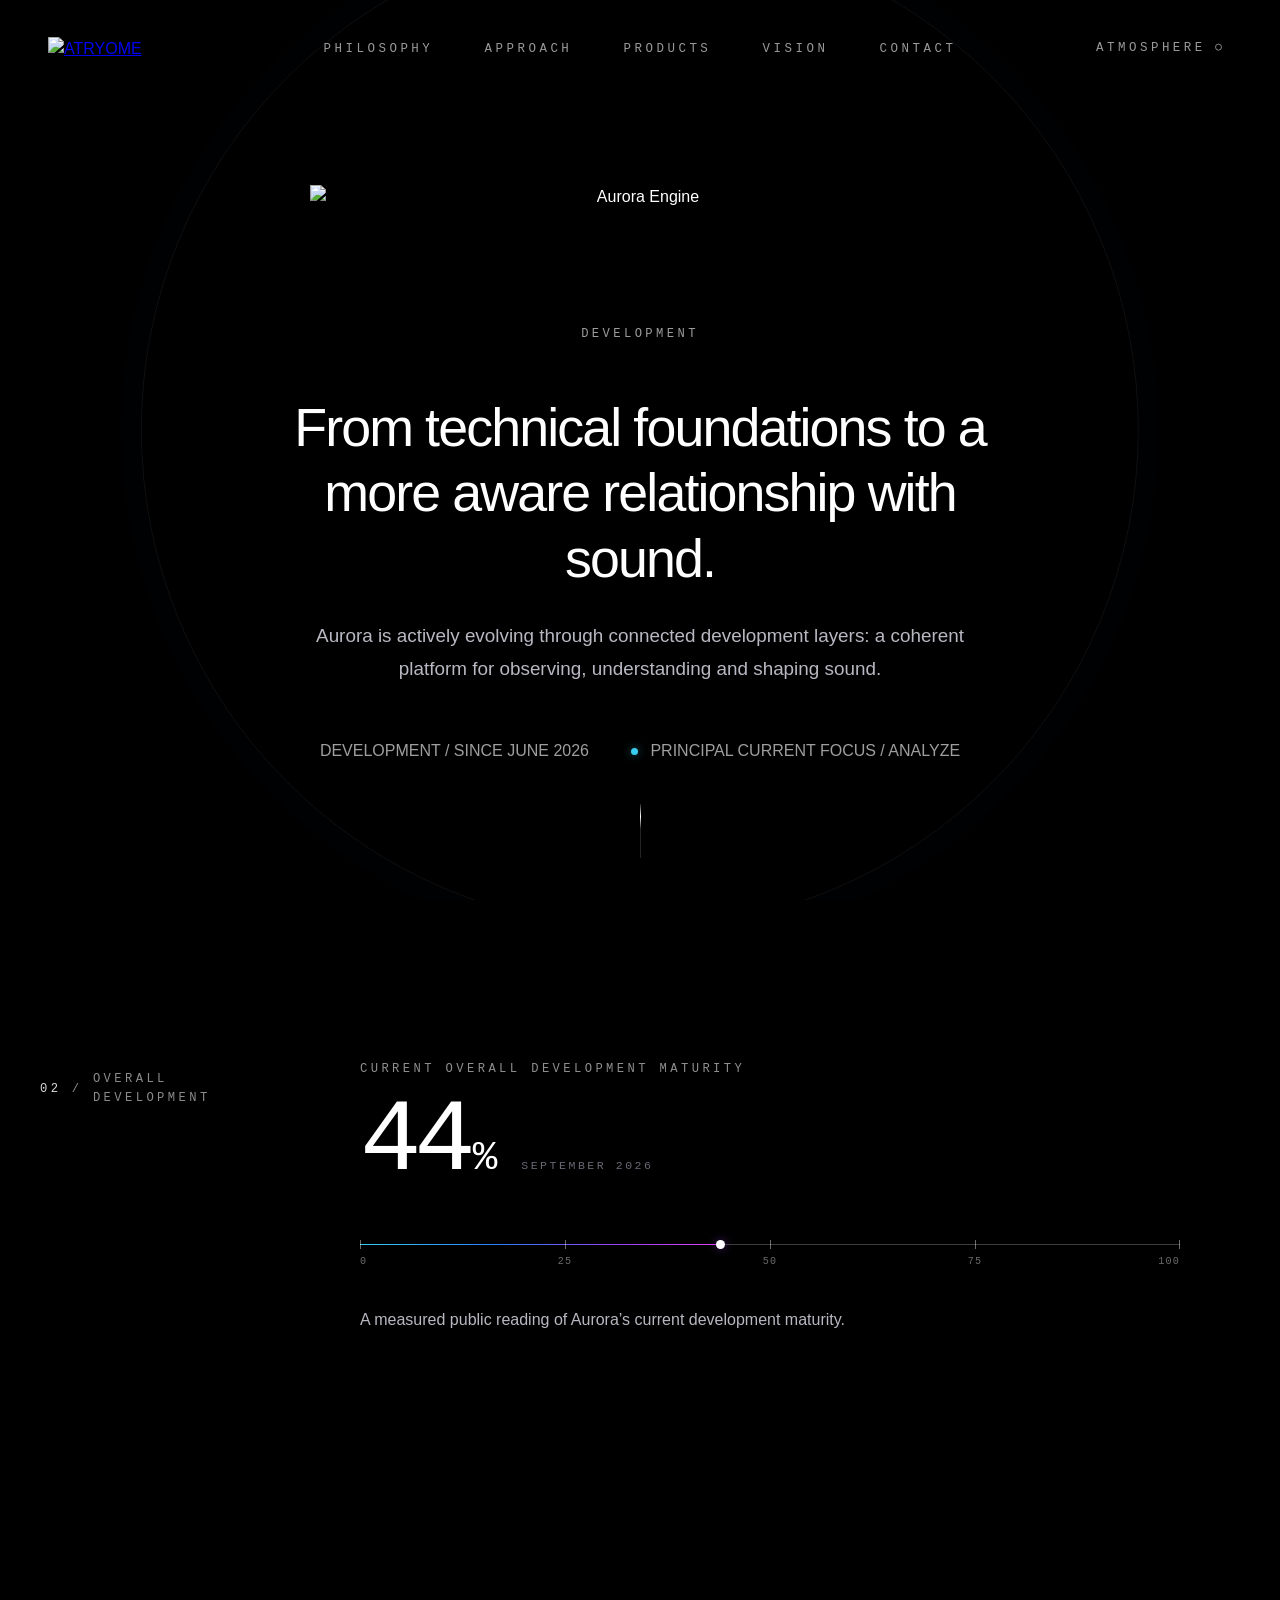
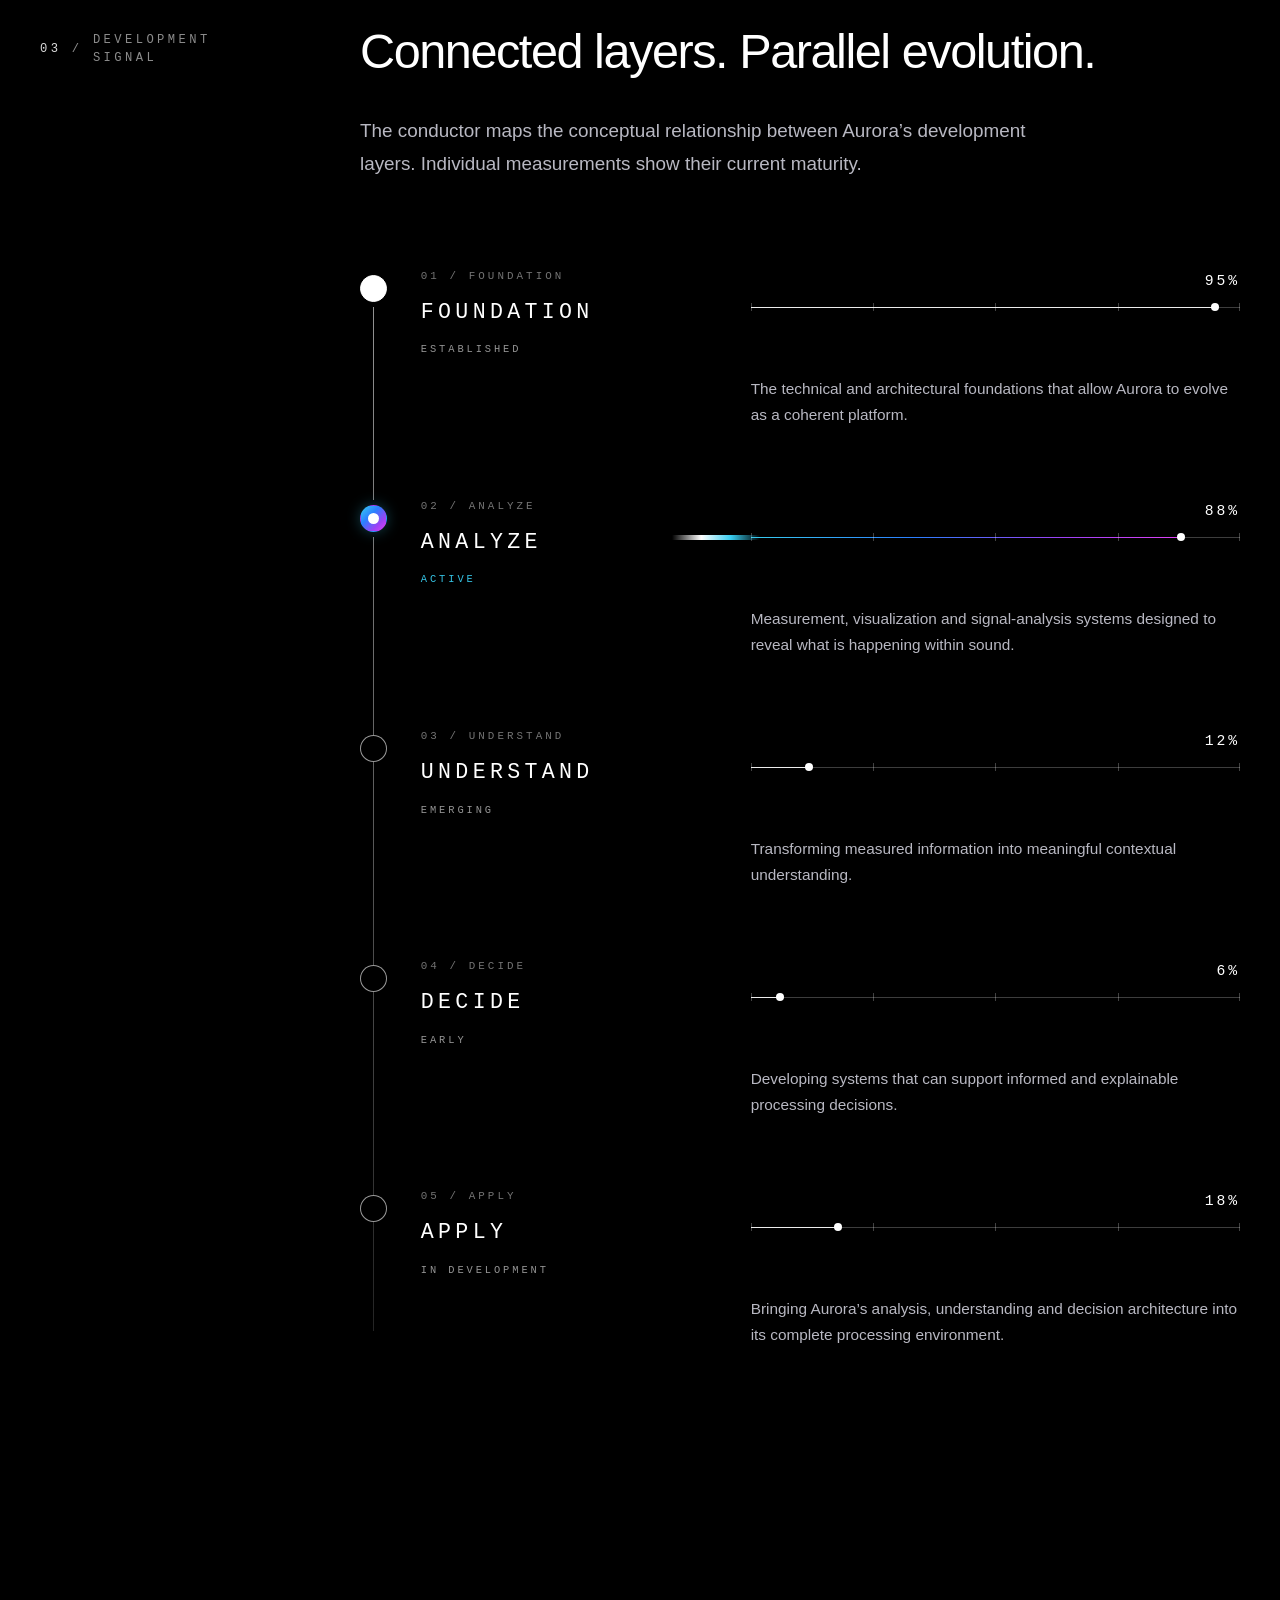
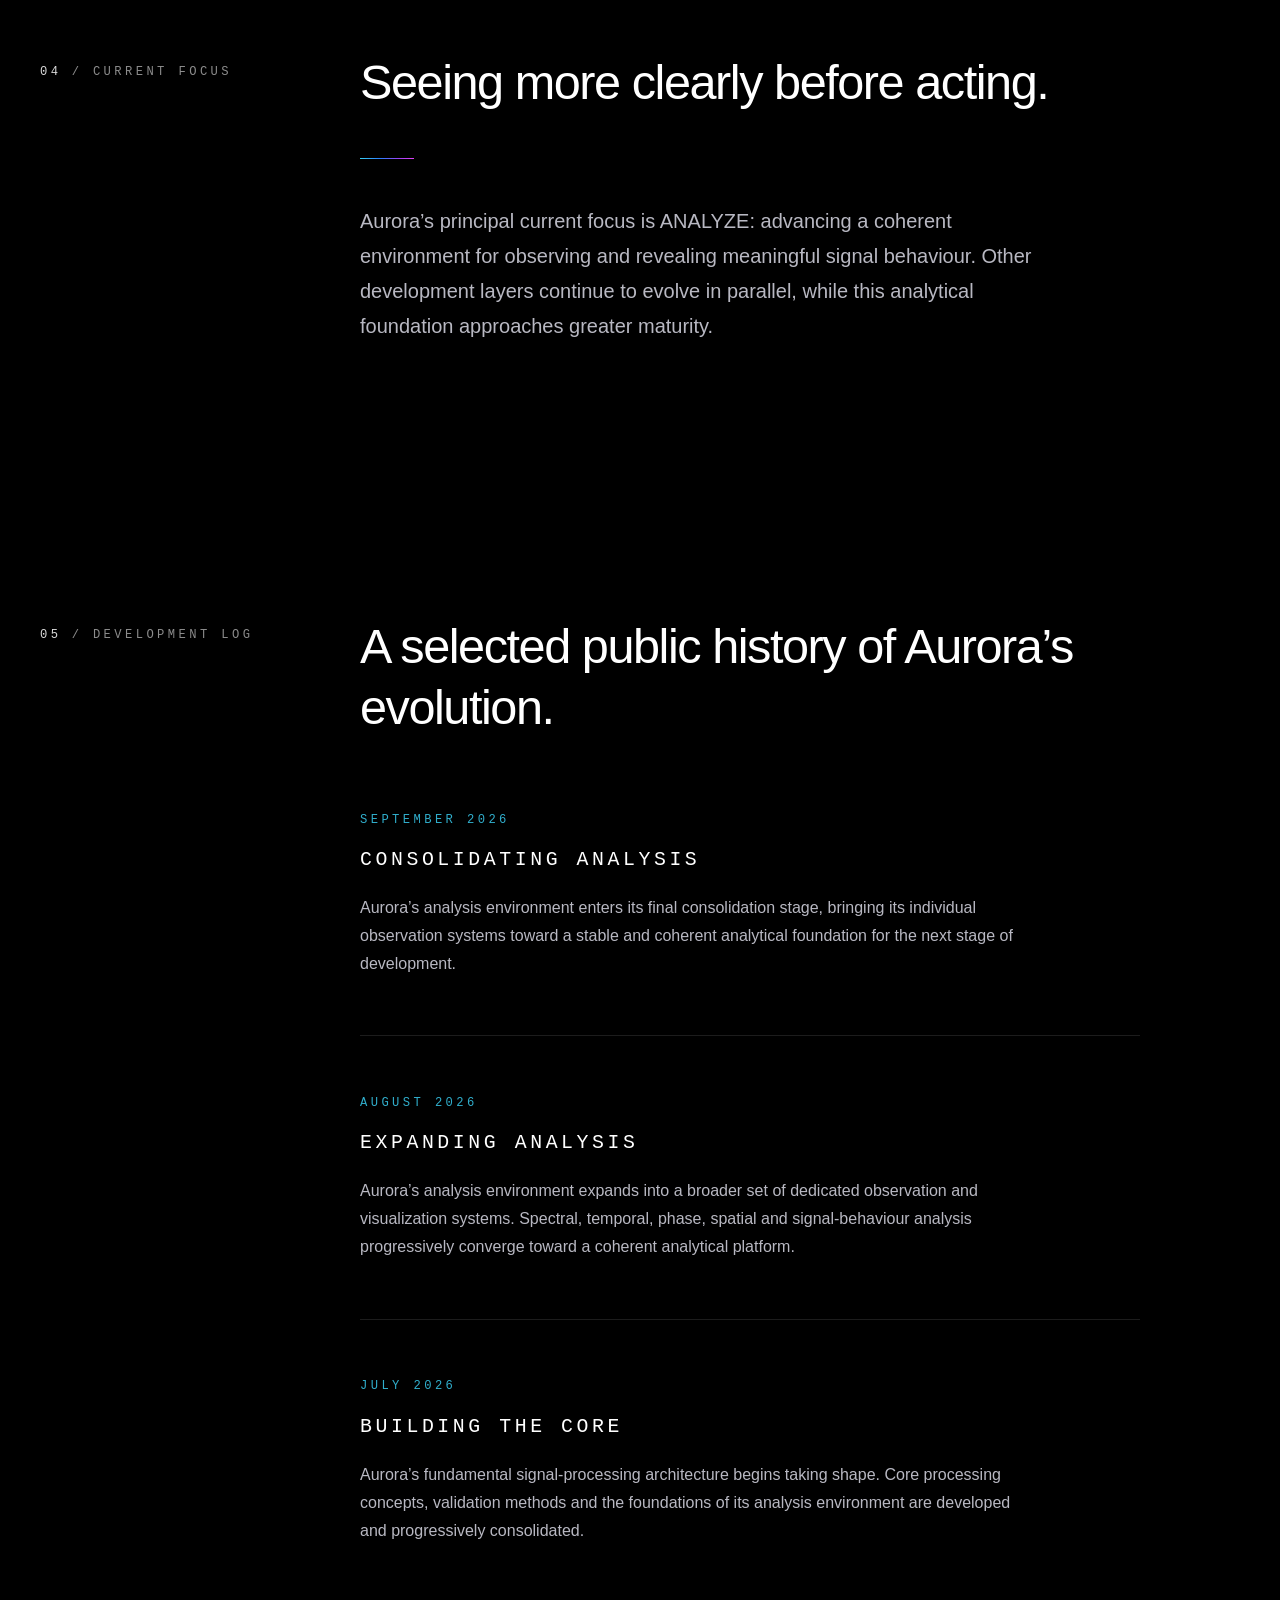
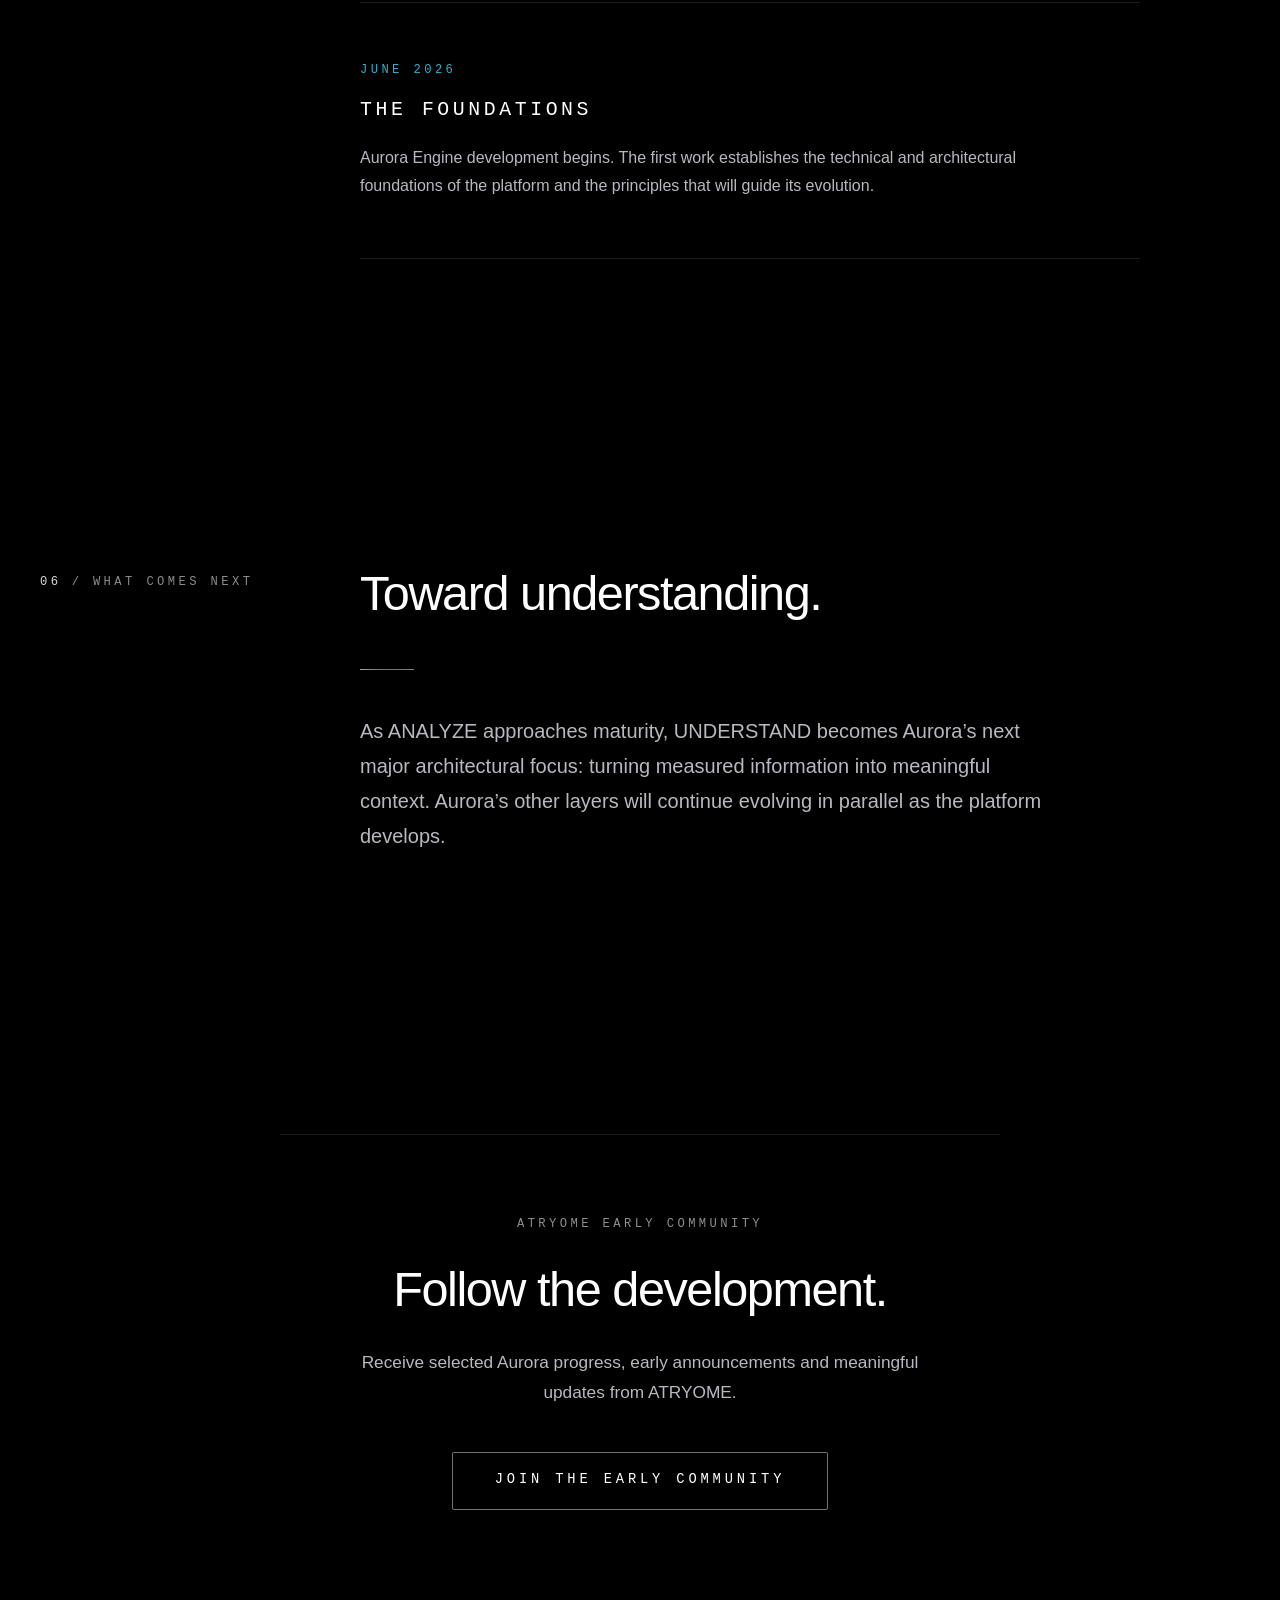
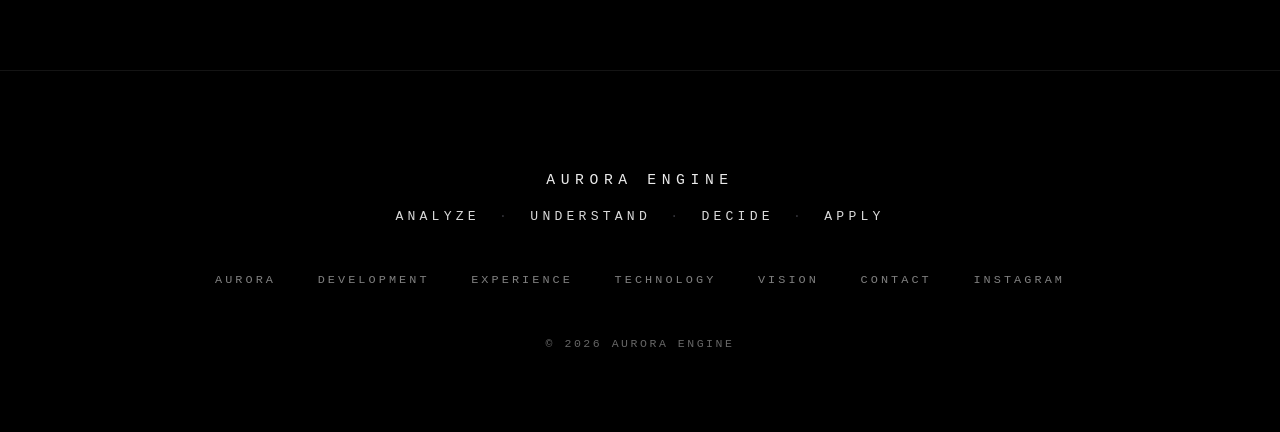
==== aurora/development/index.html @ 1466817e "[ATRYOME-WEB-0015] Add Aurora Development experience" ====
<!DOCTYPE html>
<html lang="en">
<head>
  <meta charset="UTF-8">
  <meta name="viewport" content="width=device-width, initial-scale=1.0">
  <title>Aurora Engine Development — ATRYOME</title>
  <meta name="description" content="Follow Aurora Engine’s public development maturity and evolution across its connected platform layers.">
  <meta name="robots" content="index, follow">
  <meta name="theme-color" content="#000000">
  <link rel="canonical" href="https://atryome.com/aurora/development/">

  <link rel="icon" type="image/svg+xml" href="../../assets/brand/favicon.svg">
  <link rel="icon" type="image/x-icon" href="../../assets/brand/favicon.ico">
  <link rel="apple-touch-icon" sizes="180x180" href="../../assets/brand/apple-touch-icon.png">

  <meta property="og:type" content="website">
  <meta property="og:title" content="Aurora Engine Development — ATRYOME">
  <meta property="og:description" content="Follow Aurora Engine’s public development maturity and evolution across its connected platform layers.">
  <meta property="og:url" content="https://atryome.com/aurora/development/">
  <meta property="og:image" content="https://atryome.com/assets/brand/og-preview-aurora-engine.png">
  <meta property="og:site_name" content="ATRYOME">

  <meta name="twitter:card" content="summary_large_image">
  <meta name="twitter:title" content="Aurora Engine Development — ATRYOME">
  <meta name="twitter:description" content="Follow Aurora Engine’s public development maturity and evolution across its connected platform layers.">
  <meta name="twitter:image" content="https://atryome.com/assets/brand/og-preview-aurora-engine.png">

  <link rel="preload" href="../../assets/fonts/inter-300.woff2" as="font" type="font/woff2" crossorigin>
  <link rel="preload" href="../../assets/fonts/space-grotesk-400.woff2" as="font" type="font/woff2" crossorigin>
  <link rel="stylesheet" href="../../css/style.css">
</head>
<body class="is-loading aurora-development-page">
  <audio id="aurora-audio-player" src="../../assets/audio/Aurora%20sound%2001.mp3" preload="metadata" loop aria-hidden="true"></audio>

  <header class="site-header corp-header" id="site-header">
    <div class="header-container">
      <a href="../../" class="header-brand-link" aria-label="ATRYOME Corporate Home">
        <img src="../../assets/logo/atryome-logo-web.png" alt="ATRYOME" class="header-logo-img corp-header-logo" width="560" height="63">
      </a>
      <nav class="main-nav" aria-label="Global Corporate Navigation">
        <ul class="nav-list">
          <li><a href="../../#philosophy" class="nav-link">PHILOSOPHY</a></li>
          <li><a href="../../#approach" class="nav-link">APPROACH</a></li>
          <li><a href="../../#products" class="nav-link">PRODUCTS</a></li>
          <li><a href="../../#vision" class="nav-link">VISION</a></li>
          <li><a href="../../#contact" class="nav-link">CONTACT</a></li>
        </ul>
      </nav>
      <div class="header-atmosphere-wrap">
        <button id="atmosphere-toggle" class="atmosphere-control" aria-pressed="false" aria-label="Toggle ATMOSPHERE audio backdrop">
          <span class="atmosphere-label">ATMOSPHERE</span><span class="atmosphere-dot" aria-hidden="true"></span>
        </button>
      </div>
    </div>
  </header>

  <main id="main-content">
    <h1 class="sr-only">Aurora Engine Development</h1>

    <section class="development-hero" aria-labelledby="development-hero-title">
      <div class="development-hero-inner">
        <div class="development-hero-brand">
          <img src="../../assets/logo/aurora-engine-logo-hd-transparent.png" alt="Aurora Engine" class="development-hero-logo" width="3730" height="667" fetchpriority="high">
          <p class="development-hero-kicker">DEVELOPMENT</p>
        </div>
        <div class="development-hero-copy">
          <h2 id="development-hero-title">From technical foundations to a more aware relationship with sound.</h2>
          <p>Aurora is actively evolving through connected development layers: a coherent platform for observing, understanding and shaping sound.</p>
        </div>
        <div class="development-hero-meta" aria-label="Development metadata">
          <p>DEVELOPMENT / SINCE JUNE 2026</p>
          <p><span class="development-active-dot" aria-hidden="true"></span>PRINCIPAL CURRENT FOCUS / ANALYZE</p>
        </div>
      </div>
      <a class="development-scroll" href="#overall-development" aria-label="Continue to overall development"><span></span></a>
    </section>

    <section class="development-section development-overall" id="overall-development" aria-labelledby="overall-title">
      <div class="section-container development-grid">
        <div class="development-meta"><span>02</span><span>/</span><span>OVERALL DEVELOPMENT</span></div>
        <div class="development-content development-reveal">
          <p class="development-eyebrow">CURRENT OVERALL DEVELOPMENT MATURITY</p>
          <div class="overall-reading"><h2 id="overall-title">44<span>%</span></h2><p>SEPTEMBER 2026</p></div>
          <div class="calibrated-gauge overall-gauge" aria-hidden="true" style="--maturity: 44%;">
            <span class="gauge-baseline"></span><span class="gauge-trace"></span><span class="gauge-terminal"></span>
            <span class="gauge-tick tick-0"></span><span class="gauge-tick tick-25"></span><span class="gauge-tick tick-50"></span><span class="gauge-tick tick-75"></span><span class="gauge-tick tick-100"></span>
            <span class="gauge-label label-0">0</span><span class="gauge-label label-25">25</span><span class="gauge-label label-50">50</span><span class="gauge-label label-75">75</span><span class="gauge-label label-100">100</span>
          </div>
          <p class="overall-caption">A measured public reading of Aurora’s current development maturity.</p>
        </div>
      </div>
    </section>

    <section class="development-section development-signal" aria-labelledby="signal-title">
      <div class="section-container development-grid">
        <div class="development-meta"><span>03</span><span>/</span><span>DEVELOPMENT SIGNAL</span></div>
        <div class="development-content">
          <h2 id="signal-title" class="development-section-title development-reveal">Connected layers. Parallel evolution.</h2>
          <p class="development-intro development-reveal">The conductor maps the conceptual relationship between Aurora’s development layers. Individual measurements show their current maturity.</p>
          <div class="development-layers" aria-label="Aurora development layer maturity">
            <article class="development-layer development-reveal">
              <div class="layer-node" aria-hidden="true"></div>
              <div class="layer-heading"><p>01 / FOUNDATION</p><h3>FOUNDATION</h3><span>ESTABLISHED</span></div>
              <div class="layer-measure"><p class="layer-value">95%</p><div class="calibrated-gauge layer-gauge" aria-hidden="true" style="--maturity: 95%;"><span class="gauge-baseline"></span><span class="gauge-trace"></span><span class="gauge-terminal"></span><span class="gauge-tick tick-0"></span><span class="gauge-tick tick-25"></span><span class="gauge-tick tick-50"></span><span class="gauge-tick tick-75"></span><span class="gauge-tick tick-100"></span></div></div>
              <p class="layer-description">The technical and architectural foundations that allow Aurora to evolve as a coherent platform.</p>
            </article>
            <article class="development-layer is-active development-reveal">
              <div class="layer-node" aria-hidden="true"></div>
              <div class="layer-heading"><p>02 / ANALYZE</p><h3>ANALYZE</h3><span>ACTIVE</span></div>
              <div class="layer-measure"><p class="layer-value">88%</p><div class="calibrated-gauge layer-gauge" aria-hidden="true" style="--maturity: 88%;"><span class="gauge-baseline"></span><span class="gauge-trace"></span><span class="gauge-terminal"></span><span class="gauge-tick tick-0"></span><span class="gauge-tick tick-25"></span><span class="gauge-tick tick-50"></span><span class="gauge-tick tick-75"></span><span class="gauge-tick tick-100"></span></div></div>
              <p class="layer-description">Measurement, visualization and signal-analysis systems designed to reveal what is happening within sound.</p>
            </article>
            <article class="development-layer development-reveal">
              <div class="layer-node" aria-hidden="true"></div>
              <div class="layer-heading"><p>03 / UNDERSTAND</p><h3>UNDERSTAND</h3><span>EMERGING</span></div>
              <div class="layer-measure"><p class="layer-value">12%</p><div class="calibrated-gauge layer-gauge" aria-hidden="true" style="--maturity: 12%;"><span class="gauge-baseline"></span><span class="gauge-trace"></span><span class="gauge-terminal"></span><span class="gauge-tick tick-0"></span><span class="gauge-tick tick-25"></span><span class="gauge-tick tick-50"></span><span class="gauge-tick tick-75"></span><span class="gauge-tick tick-100"></span></div></div>
              <p class="layer-description">Transforming measured information into meaningful contextual understanding.</p>
            </article>
            <article class="development-layer development-reveal">
              <div class="layer-node" aria-hidden="true"></div>
              <div class="layer-heading"><p>04 / DECIDE</p><h3>DECIDE</h3><span>EARLY</span></div>
              <div class="layer-measure"><p class="layer-value">6%</p><div class="calibrated-gauge layer-gauge" aria-hidden="true" style="--maturity: 6%;"><span class="gauge-baseline"></span><span class="gauge-trace"></span><span class="gauge-terminal"></span><span class="gauge-tick tick-0"></span><span class="gauge-tick tick-25"></span><span class="gauge-tick tick-50"></span><span class="gauge-tick tick-75"></span><span class="gauge-tick tick-100"></span></div></div>
              <p class="layer-description">Developing systems that can support informed and explainable processing decisions.</p>
            </article>
            <article class="development-layer development-reveal">
              <div class="layer-node" aria-hidden="true"></div>
              <div class="layer-heading"><p>05 / APPLY</p><h3>APPLY</h3><span>IN DEVELOPMENT</span></div>
              <div class="layer-measure"><p class="layer-value">18%</p><div class="calibrated-gauge layer-gauge" aria-hidden="true" style="--maturity: 18%;"><span class="gauge-baseline"></span><span class="gauge-trace"></span><span class="gauge-terminal"></span><span class="gauge-tick tick-0"></span><span class="gauge-tick tick-25"></span><span class="gauge-tick tick-50"></span><span class="gauge-tick tick-75"></span><span class="gauge-tick tick-100"></span></div></div>
              <p class="layer-description">Bringing Aurora’s analysis, understanding and decision architecture into its complete processing environment.</p>
            </article>
          </div>
        </div>
      </div>
    </section>

    <section class="development-section development-focus" aria-labelledby="focus-title">
      <div class="section-container development-grid"><div class="development-meta"><span>04</span><span>/</span><span>CURRENT FOCUS</span></div><div class="development-content development-reveal"><h2 id="focus-title" class="development-section-title">Seeing more clearly before acting.</h2><div class="development-spectral-rule" aria-hidden="true"></div><p class="development-editorial-copy">Aurora’s principal current focus is ANALYZE: advancing a coherent environment for observing and revealing meaningful signal behaviour. Other development layers continue to evolve in parallel, while this analytical foundation approaches greater maturity.</p></div></div>
    </section>

    <section class="development-section development-log" aria-labelledby="log-title">
      <div class="section-container development-grid"><div class="development-meta"><span>05</span><span>/</span><span>DEVELOPMENT LOG</span></div><div class="development-content"><h2 id="log-title" class="development-section-title development-reveal">A selected public history of Aurora’s evolution.</h2><div class="log-register">
        <article class="log-entry development-reveal"><p class="log-date">SEPTEMBER 2026</p><h3>CONSOLIDATING ANALYSIS</h3><p>Aurora’s analysis environment enters its final consolidation stage, bringing its individual observation systems toward a stable and coherent analytical foundation for the next stage of development.</p></article>
        <article class="log-entry development-reveal"><p class="log-date">AUGUST 2026</p><h3>EXPANDING ANALYSIS</h3><p>Aurora’s analysis environment expands into a broader set of dedicated observation and visualization systems. Spectral, temporal, phase, spatial and signal-behaviour analysis progressively converge toward a coherent analytical platform.</p></article>
        <article class="log-entry development-reveal"><p class="log-date">JULY 2026</p><h3>BUILDING THE CORE</h3><p>Aurora’s fundamental signal-processing architecture begins taking shape. Core processing concepts, validation methods and the foundations of its analysis environment are developed and progressively consolidated.</p></article>
        <article class="log-entry development-reveal"><p class="log-date">JUNE 2026</p><h3>THE FOUNDATIONS</h3><p>Aurora Engine development begins. The first work establishes the technical and architectural foundations of the platform and the principles that will guide its evolution.</p></article>
      </div></div></div>
    </section>

    <section class="development-section development-next" aria-labelledby="next-title">
      <div class="section-container development-grid"><div class="development-meta"><span>06</span><span>/</span><span>WHAT COMES NEXT</span></div><div class="development-content development-reveal"><h2 id="next-title" class="development-section-title">Toward understanding.</h2><div class="development-spectral-rule" aria-hidden="true"></div><p class="development-editorial-copy">As ANALYZE approaches maturity, UNDERSTAND becomes Aurora’s next major architectural focus: turning measured information into meaningful context. Aurora’s other layers will continue evolving in parallel as the platform develops.</p></div></div>
    </section>

    <section class="development-community" aria-labelledby="community-title"><div class="section-container"><div class="development-community-inner"><p class="development-eyebrow">ATRYOME EARLY COMMUNITY</p><h2 id="community-title">Follow the development.</h2><p>Receive selected Aurora progress, early announcements and meaningful updates from ATRYOME.</p><a href="../../#community" class="aurora-control-primary"><span class="control-text">JOIN THE EARLY COMMUNITY</span><span class="control-border-pulse" aria-hidden="true"></span></a></div></div></section>
  </main>

  <footer class="site-footer" id="site-footer"><div class="footer-container"><div class="footer-top-line" aria-hidden="true"></div><div class="footer-content"><div class="footer-brand"><span class="footer-brand-name">AURORA ENGINE</span></div><div class="footer-signature" aria-label="Analyze, Understand, Decide, Apply"><span class="f-sig-word">ANALYZE</span><span class="f-sig-dot" aria-hidden="true">·</span><span class="f-sig-word">UNDERSTAND</span><span class="f-sig-dot" aria-hidden="true">·</span><span class="f-sig-word">DECIDE</span><span class="f-sig-dot" aria-hidden="true">·</span><span class="f-sig-word">APPLY</span></div><nav class="footer-nav" aria-label="Footer Navigation"><ul class="footer-nav-list"><li><a href="../" class="footer-nav-link">AURORA</a></li><li><a href="#overall-development" class="footer-nav-link">DEVELOPMENT</a></li><li><a href="../#experience" class="footer-nav-link">EXPERIENCE</a></li><li><a href="../#technology" class="footer-nav-link">TECHNOLOGY</a></li><li><a href="../#vision" class="footer-nav-link">VISION</a></li><li><a href="../../#contact" class="footer-nav-link">CONTACT</a></li><li><a href="https://www.instagram.com/atryome_audio/" class="footer-nav-link" target="_blank" rel="noopener noreferrer">INSTAGRAM</a></li></ul></nav><div class="footer-copyright"><p>© 2026 AURORA ENGINE</p></div></div></div></footer>
  <script src="../../js/main.js"></script>
</body>
</html>
---- css/style.css ----
/* ==========================================================================
   AURORA WEB — MASTER CSS FOUNDATION
   HERO v1.0 (WITH FINAL SIGNATURE REFINEMENT), SECTION 02 AURORA (R1), SECTION 03 EXPERIENCE (R7), SECTION 04 TECHNOLOGY (R1), SECTION 05 VISION (R1), SECTION 06 CONTACT & FOOTER (v1 POLISHED)
   ========================================================================== */

/* --------------------------------------------------------------------------
   0. LOCAL SELF-HOSTED TYPOGRAPHY (@font-face)
   -------------------------------------------------------------------------- */
@font-face {
  font-family: 'Inter';
  font-style: normal;
  font-weight: 300;
  font-display: swap;
  src: url('../assets/fonts/inter-300.woff2') format('woff2');
}
@font-face {
  font-family: 'Inter';
  font-style: normal;
  font-weight: 400;
  font-display: swap;
  src: url('../assets/fonts/inter-400.woff2') format('woff2');
}
@font-face {
  font-family: 'Inter';
  font-style: normal;
  font-weight: 500;
  font-display: swap;
  src: url('../assets/fonts/inter-500.woff2') format('woff2');
}
@font-face {
  font-family: 'Inter';
  font-style: normal;
  font-weight: 600;
  font-display: swap;
  src: url('../assets/fonts/inter-600.woff2') format('woff2');
}

@font-face {
  font-family: 'Space Grotesk';
  font-style: normal;
  font-weight: 300;
  font-display: swap;
  src: url('../assets/fonts/space-grotesk-300.woff2') format('woff2');
}
@font-face {
  font-family: 'Space Grotesk';
  font-style: normal;
  font-weight: 400;
  font-display: swap;
  src: url('../assets/fonts/space-grotesk-400.woff2') format('woff2');
}
@font-face {
  font-family: 'Space Grotesk';
  font-style: normal;
  font-weight: 500;
  font-display: swap;
  src: url('../assets/fonts/space-grotesk-500.woff2') format('woff2');
}

/* --------------------------------------------------------------------------
   1. DESIGN TOKENS & RESET
   -------------------------------------------------------------------------- */
:root {
  /* Color System — Pure Black & Silver Identity */
  --color-bg-pure: #000000;
  --color-bg-surface: #040406;
  
  --color-text-primary: #ffffff;
  --color-text-silver: #b8b8c2;
  --color-text-nav: rgba(255, 255, 255, 0.60);
  --color-text-stay-tuned: rgba(255, 255, 255, 0.50);
  --color-text-muted: #686875;
  --color-text-dim: #3a3a45;

  /* Typography */
  --font-family-main: 'Inter', -apple-system, BlinkMacSystemFont, sans-serif;
  --font-family-code: 'Space Grotesk', monospace;

  /* Timing & Motion */
  --ease-cinematic: cubic-bezier(0.16, 1, 0.3, 1);
}

*, *::before, *::after {
  box-sizing: border-box;
  margin: 0;
  padding: 0;
}

html {
  font-size: 16px;
  background-color: var(--color-bg-pure);
  color: var(--color-text-primary);
  font-family: var(--font-family-main);
  text-rendering: optimizeLegibility;
  -webkit-font-smoothing: antialiased;
  -moz-osx-font-smoothing: grayscale;
  scroll-behavior: smooth;
  overflow-x: hidden;
}

body {
  min-height: 100vh;
  background-color: var(--color-bg-pure);
  color: var(--color-text-primary);
  line-height: 1.5;
  overflow-x: hidden;
  position: relative;
}

/* Accessibility Utility */
.sr-only {
  position: absolute;
  width: 1px;
  height: 1px;
  padding: 0;
  margin: -1px;
  overflow: hidden;
  clip: rect(0, 0, 0, 0);
  white-space: nowrap;
  border: 0;
}

/* --------------------------------------------------------------------------
   2. MINIMAL AMBIENT NAVIGATION (FROZEN REFERENCE v1.0)
   -------------------------------------------------------------------------- */
.site-header {
  position: fixed;
  top: 0;
  left: 0;
  width: 100%;
  z-index: 100;
  padding: 2.2rem 3rem;
  display: flex;
  justify-content: center;
  align-items: center;
  pointer-events: none; /* Interaction on links only */
  opacity: 0;
  transform: translateY(-10px);
  transition: opacity 1.2s var(--ease-cinematic), transform 1.2s var(--ease-cinematic), background 0.4s ease, border-color 0.4s ease;
}

body.is-loaded .site-header {
  opacity: 1;
  transform: translateY(0);
}

.header-brand-link,
.main-nav {
  pointer-events: auto;
}

.nav-list {
  display: flex;
  gap: 3.2rem;
  list-style: none;
  align-items: center;
}

.nav-link {
  color: var(--color-text-nav);
  text-decoration: none;
  font-family: var(--font-family-code);
  font-size: 0.78rem;
  font-weight: 400;
  letter-spacing: 0.28em;
  text-transform: uppercase;
  transition: color 0.4s ease, opacity 0.4s ease;
  position: relative;
  padding: 0.4rem 0;
}

.nav-link:hover,
.nav-link:focus-visible {
  color: var(--color-text-primary);
  outline: none;
}

.nav-link::after {
  content: '';
  position: absolute;
  bottom: 0;
  left: 50%;
  width: 0;
  height: 1px;
  background: var(--color-text-primary);
  transition: width 0.3s var(--ease-cinematic), left 0.3s var(--ease-cinematic);
  opacity: 0.7;
}

.nav-link:hover::after,
.nav-link:focus-visible::after {
  width: 100%;
  left: 0;
}

/* Ambient Atmosphere Audio Control */
.header-atmosphere-wrap {
  position: absolute;
  right: 3rem;
  top: 50%;
  transform: translateY(-50%);
  pointer-events: auto;
  display: flex;
  align-items: center;
}

.atmosphere-control {
  background: transparent;
  border: none;
  cursor: pointer;
  display: flex;
  align-items: center;
  gap: 0.6rem;
  padding: 0.4rem 0.6rem;
  font-family: var(--font-family-code);
  font-size: 0.78rem;
  font-weight: 400;
  letter-spacing: 0.28em;
  color: var(--color-text-nav);
  text-transform: uppercase;
  transition: color 0.4s ease, opacity 0.4s ease;
  user-select: none;
}

.atmosphere-control:hover,
.atmosphere-control:focus-visible {
  color: var(--color-text-primary);
  outline: none;
}

.atmosphere-control:focus-visible {
  outline: 1px solid rgba(255, 255, 255, 0.6);
  outline-offset: 3px;
  border-radius: 2px;
}

.atmosphere-dot {
  width: 7px;
  height: 7px;
  border-radius: 50%;
  border: 1px solid rgba(255, 255, 255, 0.5);
  background: transparent;
  display: inline-block;
  transition: border-color 0.4s ease, background 0.4s ease, box-shadow 0.4s ease;
}

.atmosphere-control[aria-pressed="true"] {
  color: rgba(255, 255, 255, 0.95);
}

.atmosphere-control[aria-pressed="true"] .atmosphere-dot {
  border-color: transparent;
  background: linear-gradient(135deg, #38cdf0 0%, #2b7fff 38%, #9d42f5 72%, #e042f5 100%);
  box-shadow: 0 0 6px rgba(56, 205, 240, 0.4);
}

/* --------------------------------------------------------------------------
   3. HERO SECTION & PURE BLACK ENVIRONMENT (FROZEN REFERENCE v1.0)
   -------------------------------------------------------------------------- */
.hero-section {
  position: relative;
  min-height: 100vh;
  width: 100%;
  display: flex;
  flex-direction: column;
  justify-content: center;
  align-items: center;
  background-color: var(--color-bg-pure);
  padding: 5rem 2rem 3rem;
  overflow: hidden;
}

/* Hero Container (Elevated Optical Center) */
.hero-container {
  position: relative;
  z-index: 2;
  display: flex;
  flex-direction: column;
  align-items: center;
  justify-content: center;
  width: 100%;
  max-width: 1200px;
  margin: -3vh auto 0;
  text-align: center;
}

/* Hero Brand Lockup Wrapper */
.hero-lockup {
  display: flex;
  flex-direction: column;
  align-items: center;
  justify-content: center;
  width: 100%;
}

/* --------------------------------------------------------------------------
   4. NATIVE WEB SVG PRECISION ARC (FROZEN REFERENCE v1.0)
   -------------------------------------------------------------------------- */
.hero-arc-container {
  width: 90%;
  max-width: 780px; /* Corresponds to the width of the AURORA wordmark */
  margin-bottom: -0.7rem; /* Deliberate small vertical air gap above AURORA carets */
  opacity: 0;
  transform: translateY(10px);
  transition: opacity 1.8s var(--ease-cinematic) 0.1s, transform 1.8s var(--ease-cinematic) 0.1s;
}

body.is-loaded .hero-arc-container {
  opacity: 1;
  transform: translateY(0);
}

.hero-native-arc-svg {
  width: 100%;
  height: auto;
  display: block;
  overflow: visible;
}

/* --------------------------------------------------------------------------
   5. LOGO AURORA HD (FROZEN REFERENCE v1.0)
   -------------------------------------------------------------------------- */
.hero-logo-wrapper {
  position: relative;
  display: flex;
  justify-content: center;
  align-items: center;
  width: 100%;
  max-width: 860px; /* High visual authority on desktop */
  margin-bottom: 1.6rem;
  opacity: 0;
  transform: translateY(12px);
  transition: opacity 1.8s var(--ease-cinematic) 0.3s, transform 1.8s var(--ease-cinematic) 0.3s;
}

body.is-loaded .hero-logo-wrapper {
  opacity: 1;
  transform: translateY(0);
}

.hero-logo-img {
  width: 100%;
  height: auto;
  object-fit: contain;
  display: block;
  transform: translateZ(0); /* Hardware crisp rendering on Retina / 4K / 5K */
}

/* --------------------------------------------------------------------------
   6. BRAND SIGNATURE & STAY TUNED (FROZEN REFERENCE v1.0 WITH FINAL REFINEMENT)
   -------------------------------------------------------------------------- */

/* Conceptual Brand Signature (With Controlled +16px Vertical Separation) */
.hero-signature-block {
  margin-top: 1.2rem;
  margin-bottom: 2.0rem;
  opacity: 0;
  transform: translateY(10px);
  transition: opacity 1.6s var(--ease-cinematic) 0.6s, transform 1.6s var(--ease-cinematic) 0.6s;
}

body.is-loaded .hero-signature-block {
  opacity: 1;
  transform: translateY(0);
}

/* Left-to-Right Moving Aurora Spectral Energy Wave (Asynchronous 11s Cycle) */
.signature-line {
  display: flex;
  align-items: center;
  justify-content: center;
  flex-wrap: wrap;
  gap: 0.8rem 1.4rem;
  font-family: var(--font-family-code);
  font-size: 0.96rem;
  font-weight: 400;
  letter-spacing: 0.38em;
  text-transform: uppercase;
  background: linear-gradient(
    90deg,
    rgba(255, 255, 255, 0.92) 0%,
    rgba(255, 255, 255, 0.92) 35%,
    #38cdf0 44%,
    #2b7fff 50%,
    #9d42f5 56%,
    #e042f5 62%,
    rgba(255, 255, 255, 0.92) 70%,
    rgba(255, 255, 255, 0.92) 100%
  );
  background-size: 220% 100%;
  background-position: 100% 0;
  -webkit-background-clip: text;
  background-clip: text;
  -webkit-text-fill-color: transparent;
  animation: sigSpectralSweep 11s infinite linear;
}

@keyframes sigSpectralSweep {
  0% {
    background-position: 100% 0;
  }
  100% {
    background-position: -100% 0;
  }
}

.sig-word {
  letter-spacing: 0.38em;
  white-space: nowrap;
}

.sig-dot {
  font-weight: 300;
  opacity: 0.6;
  user-select: none;
}

/* STAY TUNED */
.hero-stay-tuned {
  opacity: 0;
  transform: translateY(8px);
  transition: opacity 1.6s var(--ease-cinematic) 1s, transform 1.6s var(--ease-cinematic) 1s;
}

body.is-loaded .hero-stay-tuned {
  opacity: 1;
  transform: translateY(0);
}

.stay-tuned-text {
  font-family: var(--font-family-code);
  font-size: 0.78rem;
  font-weight: 400;
  letter-spacing: 0.46em;
  color: var(--color-text-stay-tuned);
  text-transform: uppercase;
  user-select: none;
}

/* Minimal Continuation Indicator Line */
.hero-scroll-indicator {
  position: absolute;
  bottom: -2.8rem;
  left: 50%;
  transform: translateX(-50%);
  opacity: 0;
  transition: opacity 1.6s var(--ease-cinematic) 1.3s;
}

body.is-loaded .hero-scroll-indicator {
  opacity: 1;
}

.scroll-link {
  display: flex;
  flex-direction: column;
  align-items: center;
  text-decoration: none;
  color: rgba(255, 255, 255, 0.4);
  transition: color 0.4s ease;
}

.scroll-link:hover,
.scroll-link:focus-visible {
  color: #ffffff;
  outline: none;
}

.scroll-line-wrap {
  width: 1px;
  height: 42px;
  background: rgba(255, 255, 255, 0.14);
  position: relative;
  overflow: hidden;
}

.scroll-line {
  position: absolute;
  top: 0;
  left: 0;
  width: 100%;
  height: 50%;
  background: linear-gradient(to bottom, transparent, #ffffff, transparent);
  animation: scrollPulse 2.4s infinite ease-in-out;
}

@keyframes scrollPulse {
  0% {
    transform: translateY(-100%);
  }
  60%, 100% {
    transform: translateY(200%);
  }
}

/* Transition Anchor Target */
.section-transition-anchor {
  height: 1px;
  width: 100%;
}

/* --------------------------------------------------------------------------
   7. HERO RESPONSIVE BREAKPOINTS (FROZEN REFERENCE v1.0)
   -------------------------------------------------------------------------- */

@media (min-width: 1600px) {
  .hero-arc-container {
    max-width: 850px;
    margin-bottom: -0.9rem;
  }
  .hero-logo-wrapper {
    max-width: 940px;
  }
  .hero-signature-block {
    margin-top: 1.4rem;
    margin-bottom: 2.2rem;
  }
  .signature-line {
    font-size: 1.02rem;
    gap: 1rem 1.6rem;
  }
  .stay-tuned-text {
    font-size: 0.82rem;
    letter-spacing: 0.48em;
  }
}

@media (max-width: 1599px) {
  .hero-arc-container {
    max-width: 740px;
  }
  .hero-logo-wrapper {
    max-width: 820px;
  }
}

@media (max-width: 1199px) {
  .hero-arc-container {
    max-width: 610px;
    margin-bottom: -0.6rem;
  }
  .hero-logo-wrapper {
    max-width: 680px;
    margin-bottom: 1.4rem;
  }
  .hero-signature-block {
    margin-top: 1.1rem;
    margin-bottom: 1.8rem;
  }
  .signature-line {
    font-size: 0.88rem;
    letter-spacing: 0.34em;
    gap: 0.7rem 1.2rem;
  }
  .stay-tuned-text {
    font-size: 0.76rem;
    letter-spacing: 0.4em;
  }
}

@media (max-width: 991px) {
  .site-header {
    padding: 1.8rem 2rem;
  }
  .header-atmosphere-wrap {
    right: 2rem;
  }
  .atmosphere-control {
    font-size: 0.72rem;
    letter-spacing: 0.24em;
  }
  .nav-list {
    gap: 2rem;
  }
  .nav-link {
    font-size: 0.72rem;
    letter-spacing: 0.24em;
  }
  .hero-arc-container {
    max-width: 500px;
    margin-bottom: -0.5rem;
  }
  .hero-logo-wrapper {
    max-width: 560px;
    margin-bottom: 1.2rem;
  }
  .hero-signature-block {
    margin-top: 1.0rem;
    margin-bottom: 1.6rem;
  }
  .signature-line {
    font-size: 0.8rem;
    letter-spacing: 0.3em;
    gap: 0.6rem 1rem;
  }
  .stay-tuned-text {
    font-size: 0.72rem;
    letter-spacing: 0.36em;
  }
}

@media (max-width: 767px) {
  .site-header {
    padding: 1.2rem 1rem 0.8rem;
    flex-direction: column;
    justify-content: center;
    align-items: center;
    gap: 0.6rem;
  }
  .header-atmosphere-wrap {
    position: relative;
    right: auto;
    top: auto;
    transform: none;
    margin-top: 0.1rem;
    display: flex;
    justify-content: center;
  }
  .atmosphere-control {
    font-size: 0.68rem;
    letter-spacing: 0.22em;
    gap: 0.45rem;
    padding: 0.25rem 0.5rem;
  }
  .nav-list {
    gap: 1.1rem;
    justify-content: center;
  }
  .nav-link {
    font-size: 0.65rem;
    letter-spacing: 0.18em;
  }
  .hero-section {
    padding: 4.5rem 1rem 2.5rem;
  }
  .hero-arc-container {
    max-width: 320px;
    margin-bottom: -0.4rem;
  }
  .hero-logo-wrapper {
    max-width: 360px;
    margin-bottom: 1.2rem;
  }
  .hero-signature-block {
    margin-top: 0.9rem;
    margin-bottom: 1.4rem;
    width: 100%;
    display: flex;
    justify-content: center;
  }
  .signature-line {
    font-size: clamp(0.52rem, 2.4vw, 0.74rem);
    letter-spacing: clamp(0.10em, 1.6vw, 0.24em);
    gap: 0.3rem clamp(0.3rem, 1.2vw, 0.6rem);
    flex-wrap: nowrap;
    white-space: nowrap;
    max-width: 100%;
    width: auto;
  }
  .sig-word {
    letter-spacing: inherit;
    white-space: nowrap;
  }
  .sig-dot {
    display: inline-block;
  }
  .stay-tuned-text {
    font-size: 0.7rem;
    letter-spacing: 0.32em;
  }
}

@media (max-width: 380px) {
  .nav-list {
    gap: 0.7rem;
  }
  .nav-link {
    font-size: 0.58rem;
    letter-spacing: 0.14em;
  }
  .hero-arc-container {
    max-width: 260px;
  }
  .hero-logo-wrapper {
    max-width: 290px;
  }
}

/* --------------------------------------------------------------------------
   8. SECTION 02 — AURORA (PRODUCT VISION v1 R1 PASS)
   -------------------------------------------------------------------------- */
.section-aurora {
  position: relative;
  width: 100%;
  background-color: var(--color-bg-pure);
  padding: 12rem 2rem 14rem;
  overflow: hidden;
  z-index: 10;
}

.section-container {
  width: 100%;
  max-width: 1200px;
  margin: 0 auto;
}

/* Editorial Architectural Layout Grid */
.aurora-grid {
  display: grid;
  grid-template-columns: 240px 1fr;
  gap: 4rem 5rem;
  align-items: start;
}

/* Left Column: Section Index Meta */
.aurora-meta {
  display: flex;
  align-items: center;
  gap: 0.65rem;
  font-family: var(--font-family-code);
  font-size: 0.85rem;
  letter-spacing: 0.34em;
  color: rgba(255, 255, 255, 0.55);
  text-transform: uppercase;
  padding-top: 0.6rem;
  user-select: none;
}

.section-number {
  color: rgba(255, 255, 255, 0.85);
  font-weight: 500;
}

.section-divider {
  opacity: 0.5;
}

.section-label {
  letter-spacing: 0.34em;
}

/* Right Column: Authoritative Editorial Narrative */
.aurora-content {
  display: flex;
  flex-direction: column;
}

/* Major Typographic Headline (Fail-Safe Base: Visible by default) */
.aurora-headline {
  font-family: var(--font-family-main);
  font-size: clamp(2.2rem, 3.8vw, 3.2rem);
  font-weight: 300;
  line-height: 1.28;
  letter-spacing: -0.02em;
  color: var(--color-text-primary);
  margin-bottom: 2.8rem;
  max-width: 900px;
  opacity: 1;
  transform: none;
  transition: opacity 1.4s var(--ease-cinematic) 0.1s, transform 1.4s var(--ease-cinematic) 0.1s;
}

/* Body Narrative Measure (Fail-Safe Base: Visible by default) */
.aurora-body {
  font-family: var(--font-family-main);
  font-size: clamp(1.05rem, 1.6vw, 1.2rem);
  font-weight: 400;
  line-height: 1.78;
  color: var(--color-text-silver);
  max-width: 680px;
  margin-bottom: 3.8rem;
  opacity: 1;
  transform: none;
  transition: opacity 1.4s var(--ease-cinematic) 0.3s, transform 1.4s var(--ease-cinematic) 0.3s;
}

.aurora-body p {
  margin-bottom: 1.8rem;
}

.aurora-body p:last-child {
  margin-bottom: 0;
}

/* Separated Conceptual Line Block (Fail-Safe Base: Visible by default) */
.aurora-conceptual-block {
  position: relative;
  max-width: 680px;
  opacity: 1;
  transform: none;
  transition: opacity 1.4s var(--ease-cinematic) 0.5s, transform 1.4s var(--ease-cinematic) 0.5s;
}

/* Single Refined Aurora Spectral Color Accent Rule (Horizontal Reveal 1.2s) */
.conceptual-accent-line {
  width: 48px;
  height: 1px;
  background: linear-gradient(90deg, #38cdf0 0%, #2b7fff 38%, #9d42f5 72%, #e042f5 100%);
  margin-bottom: 1.6rem;
  transform-origin: left center;
  transition: transform 1.2s var(--ease-cinematic) 0.35s, opacity 1.2s var(--ease-cinematic) 0.35s;
}

.conceptual-line {
  font-family: var(--font-family-code);
  font-size: clamp(0.92rem, 1.4vw, 1.08rem);
  font-weight: 400;
  letter-spacing: 0.18em;
  color: rgba(255, 255, 255, 0.92);
  text-transform: uppercase;
  line-height: 1.6;
}

/* Progressive Reveal Override when initialized by JS Observer */
body.is-loaded .section-aurora:not(.is-in-view) .aurora-headline,
body.is-loaded .section-aurora:not(.is-in-view) .aurora-body,
body.is-loaded .section-aurora:not(.is-in-view) .aurora-conceptual-block {
  opacity: 0;
  transform: translateY(24px);
}

body.is-loaded .section-aurora:not(.is-in-view) .conceptual-accent-line {
  transform: scaleX(0);
  opacity: 0;
}

.section-aurora.is-in-view .aurora-headline,
.section-aurora.is-in-view .aurora-body,
.section-aurora.is-in-view .aurora-conceptual-block {
  opacity: 1;
  transform: translateY(0);
}

.section-aurora.is-in-view .conceptual-accent-line {
  transform: scaleX(1);
  opacity: 1;
}

/* Section 02 Responsive Grid Adaptations */
@media (max-width: 1023px) {
  .section-aurora {
    padding: 8rem 2rem 10rem;
  }
  .aurora-grid {
    grid-template-columns: 1fr;
    gap: 2.5rem;
  }
  .aurora-meta {
    padding-top: 0;
  }
  .aurora-headline {
    margin-bottom: 2.2rem;
  }
  .aurora-body {
    margin-bottom: 3rem;
  }
}

@media (max-width: 767px) {
  .section-aurora {
    padding: 6rem 1.2rem 8rem;
  }
  .aurora-headline {
    font-size: 1.85rem;
    line-height: 1.3;
    margin-bottom: 1.8rem;
  }
  .aurora-body {
    font-size: 1rem;
    line-height: 1.7;
    margin-bottom: 2.5rem;
  }
  .conceptual-line {
    font-size: 0.85rem;
    letter-spacing: 0.14em;
  }
}

/* --------------------------------------------------------------------------
   9. SECTION 03 — EXPERIENCE (PRECISION SIGNAL CHAIN v1 R7 SCALE PASS)
   -------------------------------------------------------------------------- */
.section-experience {
  position: relative;
  width: 100%;
  background-color: var(--color-bg-pure);
  padding: 10rem 2rem 14rem;
  overflow: hidden;
  z-index: 10;
}

/* Architectural Layout Grid */
.experience-grid {
  display: grid;
  grid-template-columns: 240px 1fr;
  gap: 4rem 5rem;
  align-items: start;
}

/* Left Column: Section Index Meta */
.experience-meta {
  display: flex;
  align-items: center;
  gap: 0.65rem;
  font-family: var(--font-family-code);
  font-size: 0.85rem;
  letter-spacing: 0.34em;
  color: rgba(255, 255, 255, 0.55);
  text-transform: uppercase;
  padding-top: 0.6rem;
  user-select: none;
}

/* Right Column Narrative */
.experience-content {
  display: flex;
  flex-direction: column;
}

/* Major Typographic Headline (Fail-Safe Base: Visible by default) */
.experience-headline {
  font-family: var(--font-family-main);
  font-size: clamp(2.2rem, 3.8vw, 3.2rem);
  font-weight: 300;
  line-height: 1.28;
  letter-spacing: -0.02em;
  color: var(--color-text-primary);
  margin-bottom: 2.5rem;
  max-width: 900px;
  opacity: 1;
  transform: none;
  transition: opacity 1.4s var(--ease-cinematic) 0.1s, transform 1.4s var(--ease-cinematic) 0.1s;
}

/* Body Narrative Measure (Fail-Safe Base: Visible by default) */
.experience-body {
  font-family: var(--font-family-main);
  font-size: clamp(1.05rem, 1.6vw, 1.2rem);
  font-weight: 400;
  line-height: 1.78;
  color: var(--color-text-silver);
  max-width: 680px;
  margin-bottom: 3.5rem;
  opacity: 1;
  transform: none;
  transition: opacity 1.4s var(--ease-cinematic) 0.25s, transform 1.4s var(--ease-cinematic) 0.25s;
}

/* Precision Signal Chain Diagram Wrapper (R7 Desktop Footprint: 1140px / +60% Authority Boost) */
.experience-diagram-wrapper {
  margin: 3.5rem 0 5.5rem;
  width: 100%;
  max-width: 1140px;
  opacity: 1;
  transform: none;
  transition: opacity 1.4s var(--ease-cinematic) 0.45s, transform 1.4s var(--ease-cinematic) 0.45s;
}

.diagram-desktop-view {
  width: 100%;
  display: block;
}

.diagram-mobile-view {
  display: none;
}

.schematic-svg {
  width: 100%;
  height: auto;
  display: block;
  overflow: visible;
}

/* SVG Terminal & Stage Text Labels */
.terminal-text {
  font-family: var(--font-family-code);
  font-size: 0.92rem;
  font-weight: 500;
  letter-spacing: 0.24em;
  fill: rgba(255, 255, 255, 0.95);
  text-transform: uppercase;
}

.stage-label {
  font-family: var(--font-family-code);
  font-size: 0.88rem;
  font-weight: 500;
  letter-spacing: 0.30em;
  fill: rgba(255, 255, 255, 0.95);
  text-transform: uppercase;
}

/* R7 Processor Box Styling & Pass-Through Internal Reactions (ZERO Spatial Movement) */
.processor-box {
  stroke: rgba(255, 255, 255, 0.65);
  transition: stroke 0.6s ease;
}

.schematic-node:hover .processor-box {
  stroke: rgba(255, 255, 255, 0.92);
}

.micro-glyph {
  opacity: 0.85;
  transition: opacity 0.6s ease;
}

.r7-analyze-box {
  animation: analyzeBoxIllumination 9s infinite cubic-bezier(0.4, 0, 0.2, 1);
}

.r7-understand-box {
  animation: understandBoxIllumination 9s infinite cubic-bezier(0.4, 0, 0.2, 1);
}

.r7-decide-box {
  animation: decideBoxIllumination 9s infinite cubic-bezier(0.4, 0, 0.2, 1);
}

.r7-apply-box {
  animation: applyBoxIllumination 9s infinite cubic-bezier(0.4, 0, 0.2, 1);
}

.r7-analyze-glyph {
  animation: analyzeGlyphIllumination 9s infinite cubic-bezier(0.4, 0, 0.2, 1);
}

.r7-understand-glyph {
  animation: understandGlyphIllumination 9s infinite cubic-bezier(0.4, 0, 0.2, 1);
}

.r7-decide-glyph {
  animation: decideGlyphIllumination 9s infinite cubic-bezier(0.4, 0, 0.2, 1);
}

.r7-apply-glyph {
  animation: applyGlyphIllumination 9s infinite cubic-bezier(0.4, 0, 0.2, 1);
}

@keyframes analyzeBoxIllumination {
  0%, 12%, 36%, 100% { stroke: rgba(255, 255, 255, 0.65); }
  24% { stroke: #38cdf0; }
}

@keyframes understandBoxIllumination {
  0%, 32%, 56%, 100% { stroke: rgba(255, 255, 255, 0.65); }
  44% { stroke: #2b7fff; }
}

@keyframes decideBoxIllumination {
  0%, 52%, 76%, 100% { stroke: rgba(255, 255, 255, 0.65); }
  64% { stroke: #9d42f5; }
}

@keyframes applyBoxIllumination {
  0%, 72%, 96%, 100% { stroke: rgba(255, 255, 255, 0.65); }
  84% { stroke: #e042f5; }
}

@keyframes analyzeGlyphIllumination {
  0%, 12%, 36%, 100% { opacity: 0.82; }
  24% { opacity: 1.0; filter: drop-shadow(0 0 2px rgba(56, 205, 240, 0.6)); }
}

@keyframes understandGlyphIllumination {
  0%, 32%, 56%, 100% { opacity: 0.82; }
  44% { opacity: 1.0; filter: drop-shadow(0 0 2px rgba(43, 127, 255, 0.6)); }
}

@keyframes decideGlyphIllumination {
  0%, 52%, 76%, 100% { opacity: 0.82; }
  64% { opacity: 1.0; filter: drop-shadow(0 0 2px rgba(157, 66, 245, 0.6)); }
}

@keyframes applyGlyphIllumination {
  0%, 72%, 96%, 100% { opacity: 0.82; }
  84% { opacity: 1.0; filter: drop-shadow(0 0 2px rgba(224, 66, 245, 0.6)); }
}

/* Sequence Conclusion Block (Fail-Safe Base: Visible by default) */
.experience-sequence-block {
  position: relative;
  max-width: 680px;
  opacity: 1;
  transform: none;
  transition: opacity 1.4s var(--ease-cinematic) 0.65s, transform 1.4s var(--ease-cinematic) 0.65s;
}

.sequence-accent-line {
  width: 48px;
  height: 1px;
  background: linear-gradient(90deg, #38cdf0 0%, #2b7fff 38%, #9d42f5 72%, #e042f5 100%);
  margin-bottom: 1.8rem;
}

.sequence-list {
  display: flex;
  flex-direction: column;
  gap: 0.65rem;
}

.sequence-item {
  font-family: var(--font-family-code);
  font-size: clamp(0.98rem, 1.5vw, 1.15rem);
  font-weight: 400;
  letter-spacing: 0.14em;
  color: rgba(255, 255, 255, 0.92);
  line-height: 1.5;
}

/* Progressive Reveal Override when initialized by JS Observer */
body.is-loaded .section-experience:not(.is-in-view) .experience-headline,
body.is-loaded .section-experience:not(.is-in-view) .experience-body,
body.is-loaded .section-experience:not(.is-in-view) .experience-diagram-wrapper,
body.is-loaded .section-experience:not(.is-in-view) .experience-sequence-block {
  opacity: 0;
  transform: translateY(24px);
}

.section-experience.is-in-view .experience-headline,
.section-experience.is-in-view .experience-body,
.section-experience.is-in-view .experience-diagram-wrapper,
.section-experience.is-in-view .experience-sequence-block {
  opacity: 1;
  transform: translateY(0);
}

/* Responsive Grid & Mobile Precision Schematic Chain */
@media (max-width: 1023px) {
  .section-experience {
    padding: 7rem 2rem 9rem;
  }
  .experience-grid {
    grid-template-columns: 1fr;
    gap: 2.5rem;
  }
  .experience-meta {
    padding-top: 0;
  }
}

@media (max-width: 767px) {
  .section-experience {
    padding: 5rem 1.2rem 7rem;
  }
  .experience-headline {
    font-size: 1.85rem;
    line-height: 1.3;
    margin-bottom: 1.8rem;
  }
  .experience-body {
    font-size: 1rem;
    line-height: 1.7;
    margin-bottom: 2.5rem;
  }
  .experience-diagram-wrapper {
    margin: 2rem 0 4rem;
  }
  
  /* Mobile Precision Schematic Chain View (Top -> Bottom, No Cards/Boxes) */
  .diagram-desktop-view {
    display: none;
  }
  .diagram-mobile-view {
    display: block;
    width: 100%;
  }
  
  .mobile-schematic-chain {
    display: flex;
    flex-direction: column;
    align-items: center;
    gap: 0;
    width: 100%;
    max-width: 280px;
    margin: 0 auto;
  }
  
  .mobile-terminal-node {
    padding: 0.5rem 1.4rem;
    border-radius: 4px;
    background: #000000;
    border: 1px solid rgba(255, 255, 255, 0.5);
  }
  
  .m-terminal-txt {
    font-family: var(--font-family-code);
    font-size: 0.82rem;
    letter-spacing: 0.24em;
    color: rgba(255, 255, 255, 0.95);
  }
  
  .mobile-processor-node {
    display: flex;
    align-items: center;
    gap: 1.2rem;
    width: 100%;
    justify-content: flex-start;
  }
  
  .m-processor-box {
    display: flex;
    align-items: center;
    justify-content: center;
    width: 52px;
    height: 52px;
    border-radius: 4px;
    background: #000000;
    border: 1px solid rgba(255, 255, 255, 0.6);
  }
  
  .m-processor-label {
    font-family: var(--font-family-code);
    font-size: 0.84rem;
    font-weight: 500;
    letter-spacing: 0.28em;
    color: rgba(255, 255, 255, 0.95);
  }
  
  .mobile-conductor-line {
    width: 1px;
    height: 26px;
    background: rgba(255, 255, 255, 0.3);
    position: relative;
    overflow: hidden;
  }
  
  .m-conductor-pulse {
    position: absolute;
    top: 0;
    left: 0;
    width: 100%;
    height: 50%;
    background: linear-gradient(to bottom, transparent, #38cdf0, transparent);
    animation: scrollPulse 2.2s infinite ease-in-out;
  }

  .sequence-item {
    font-size: 0.88rem;
    letter-spacing: 0.12em;
  }
}

/* --------------------------------------------------------------------------
   10. SECTION 04 — TECHNOLOGY (TECHNOLOGY LANDSCAPE v1 R1 PASS)
   -------------------------------------------------------------------------- */
.section-technology {
  position: relative;
  width: 100%;
  background-color: var(--color-bg-pure);
  padding: 10rem 2rem 14rem;
  overflow: hidden;
  z-index: 10;
}

/* Architectural Layout Grid */
.technology-grid {
  display: grid;
  grid-template-columns: 240px 1fr;
  gap: 4rem 5rem;
  align-items: start;
}

/* Left Column: Section Index Meta */
.technology-meta {
  display: flex;
  align-items: center;
  gap: 0.65rem;
  font-family: var(--font-family-code);
  font-size: 0.85rem;
  letter-spacing: 0.34em;
  color: rgba(255, 255, 255, 0.55);
  text-transform: uppercase;
  padding-top: 0.6rem;
  user-select: none;
}

/* Right Column Narrative */
.technology-content {
  display: flex;
  flex-direction: column;
}

/* Major Typographic Headline (Fail-Safe Base: Visible by default) */
.technology-headline {
  font-family: var(--font-family-main);
  font-size: clamp(2.2rem, 3.8vw, 3.2rem);
  font-weight: 300;
  line-height: 1.28;
  letter-spacing: -0.02em;
  color: var(--color-text-primary);
  margin-bottom: 2.5rem;
  max-width: 900px;
  opacity: 1;
  transform: none;
  transition: opacity 1.4s var(--ease-cinematic) 0.1s, transform 1.4s var(--ease-cinematic) 0.1s;
}

/* Body Narrative Measure (Fail-Safe Base: Visible by default) */
.technology-body {
  font-family: var(--font-family-main);
  font-size: clamp(1.05rem, 1.6vw, 1.2rem);
  font-weight: 400;
  line-height: 1.78;
  color: var(--color-text-silver);
  max-width: 680px;
  margin-bottom: 3.8rem;
  opacity: 1;
  transform: none;
  transition: opacity 1.4s var(--ease-cinematic) 0.25s, transform 1.4s var(--ease-cinematic) 0.25s;
}

.technology-body p {
  margin-bottom: 1.8rem;
}

.technology-body p:last-child {
  margin-bottom: 0;
}

/* Abstract Technology Field Vector Composition (Desktop/Tablet Footprint: 1200px / R1 +22% Scale Boost) */
.technology-field-wrapper {
  margin: 4rem 0 5rem;
  width: 100%;
  max-width: 1200px;
  opacity: 1;
  transform: none;
  transition: opacity 1.4s var(--ease-cinematic) 0.45s, transform 1.4s var(--ease-cinematic) 0.45s;
}

.tech-field-desktop-view {
  width: 100%;
  display: block;
}

.tech-field-mobile-view {
  display: none;
}

.tech-field-svg {
  width: 100%;
  height: auto;
  display: block;
  overflow: visible;
}

.tech-territory-title {
  font-family: var(--font-family-code);
  font-size: 0.90rem;
  font-weight: 500;
  letter-spacing: 0.30em;
  fill: rgba(255, 255, 255, 0.95);
  text-transform: uppercase;
}

.tech-node-circle {
  transition: stroke 0.6s ease;
}

.circle-analysis {
  animation: techNodeGlowAnalysis 12s infinite ease-in-out;
}

.circle-understanding {
  animation: techNodeGlowUnderstanding 12s infinite ease-in-out 3s;
}

.circle-decision {
  animation: techNodeGlowDecision 12s infinite ease-in-out 6s;
}

.circle-processing {
  animation: techNodeGlowProcessing 12s infinite ease-in-out 9s;
}

.tech-quadrant-diamond {
  animation: techQuadrantDiamondBreathe 20s infinite ease-in-out;
}

@keyframes techQuadrantDiamondBreathe {
  0%, 100% { stroke-opacity: 0.16; }
  50% { stroke-opacity: 0.28; }
}

@keyframes techNodeGlowAnalysis {
  0%, 100% { stroke: rgba(255, 255, 255, 0.70); }
  25% { stroke: #38cdf0; }
}

@keyframes techNodeGlowUnderstanding {
  0%, 100% { stroke: rgba(255, 255, 255, 0.70); }
  25% { stroke: #2b7fff; }
}

@keyframes techNodeGlowDecision {
  0%, 100% { stroke: rgba(255, 255, 255, 0.70); }
  25% { stroke: #9d42f5; }
}

@keyframes techNodeGlowProcessing {
  0%, 100% { stroke: rgba(255, 255, 255, 0.70); }
  25% { stroke: #e042f5; }
}

/* Accessible Editorial HTML Presentation of the Four Territories (Fail-Safe Base: Visible) */
.technology-territories-grid {
  display: grid;
  grid-template-columns: 1fr 1fr;
  gap: 3.5rem 4rem;
  max-width: 1040px;
  margin-top: 1rem;
  opacity: 1;
  transform: none;
  transition: opacity 1.4s var(--ease-cinematic) 0.6s, transform 1.4s var(--ease-cinematic) 0.6s;
}

.territory-card {
  display: flex;
  flex-direction: column;
  gap: 0.9rem;
}

.territory-title {
  font-family: var(--font-family-code);
  font-size: 0.88rem;
  font-weight: 500;
  letter-spacing: 0.28em;
  color: var(--color-text-primary);
  text-transform: uppercase;
}

.territory-desc {
  font-family: var(--font-family-main);
  font-size: 0.98rem;
  font-weight: 400;
  line-height: 1.7;
  color: var(--color-text-silver);
}

/* Progressive Reveal Override when initialized by JS Observer */
body.is-loaded .section-technology:not(.is-in-view) .technology-headline,
body.is-loaded .section-technology:not(.is-in-view) .technology-body,
body.is-loaded .section-technology:not(.is-in-view) .technology-field-wrapper,
body.is-loaded .section-technology:not(.is-in-view) .technology-territories-grid {
  opacity: 0;
  transform: translateY(24px);
}

.section-technology.is-in-view .technology-headline,
.section-technology.is-in-view .technology-body,
.section-technology.is-in-view .technology-field-wrapper,
.section-technology.is-in-view .technology-territories-grid {
  opacity: 1;
  transform: translateY(0);
}

/* Section 04 Responsive Grid Adaptations */
@media (max-width: 1023px) {
  .section-technology {
    padding: 7rem 2rem 9rem;
  }
  .technology-grid {
    grid-template-columns: 1fr;
    gap: 2.5rem;
  }
  .technology-meta {
    padding-top: 0;
  }
  .technology-territories-grid {
    grid-template-columns: 1fr;
    gap: 2.8rem;
  }
}

@media (max-width: 767px) {
  .section-technology {
    padding: 5rem 1.2rem 7rem;
  }
  .technology-headline {
    font-size: 1.85rem;
    line-height: 1.3;
    margin-bottom: 1.8rem;
  }
  .technology-body {
    font-size: 1rem;
    line-height: 1.7;
    margin-bottom: 2.5rem;
  }
  .technology-field-wrapper {
    margin: 2rem 0 3.5rem;
  }

  /* Mobile Technology Field Sequence */
  .tech-field-desktop-view {
    display: none;
  }
  .tech-field-mobile-view {
    display: block;
    width: 100%;
  }

  .mobile-tech-sequence {
    display: flex;
    flex-direction: column;
    gap: 0;
    width: 100%;
    max-width: 320px;
    margin: 0 auto;
  }

  .mobile-tech-item {
    display: flex;
    align-items: center;
    gap: 1rem;
    padding: 0.4rem 0;
  }

  .m-tech-anchor {
    width: 24px;
    height: 24px;
    border-radius: 50%;
    border: 1px solid rgba(255, 255, 255, 0.6);
    display: flex;
    align-items: center;
    justify-content: center;
    flex-shrink: 0;
    margin-top: 0;
  }

  .m-anchor-dot {
    width: 6px;
    height: 6px;
    border-radius: 50%;
    background: #ffffff;
  }

  .m-tech-info {
    display: flex;
    flex-direction: column;
    gap: 0;
  }

  .m-tech-title {
    font-family: var(--font-family-code);
    font-size: 0.82rem;
    font-weight: 500;
    letter-spacing: 0.24em;
    color: rgba(255, 255, 255, 0.95);
  }

  /* Mobile Technology Field Sequence: Hide description to avoid duplication with detailed cards below */
  .m-tech-desc {
    display: none;
  }

  .m-tech-connector {
    width: 1px;
    height: 18px;
    background: rgba(255, 255, 255, 0.2);
    margin-left: 12px;
  }
}

/* --------------------------------------------------------------------------
   11. SECTION 05 — VISION (EXPANDING CONTEXTUAL PERSPECTIVE FIELD R1 PASS)
   -------------------------------------------------------------------------- */
.section-vision {
  position: relative;
  width: 100%;
  background-color: var(--color-bg-pure);
  padding: 10rem 2rem 10rem;
  overflow: hidden;
  z-index: 10;
}

/* Architectural Layout Grid */
.vision-grid {
  display: grid;
  grid-template-columns: 240px 1fr;
  gap: 4rem 5rem;
  align-items: start;
}

/* Left Column: Section Index Meta */
.vision-meta {
  display: flex;
  align-items: center;
  gap: 0.65rem;
  font-family: var(--font-family-code);
  font-size: 0.85rem;
  letter-spacing: 0.34em;
  color: rgba(255, 255, 255, 0.55);
  text-transform: uppercase;
  padding-top: 0.6rem;
  user-select: none;
}

/* Right Column Narrative */
.vision-content {
  display: flex;
  flex-direction: column;
}

/* Major Typographic Headline (Fail-Safe Base: Visible by default) */
.vision-headline {
  font-family: var(--font-family-main);
  font-size: clamp(2.2rem, 3.8vw, 3.2rem);
  font-weight: 300;
  line-height: 1.28;
  letter-spacing: -0.02em;
  color: var(--color-text-primary);
  margin-bottom: 2.5rem;
  max-width: 900px;
  opacity: 1;
  transform: none;
  transition: opacity 1.4s var(--ease-cinematic) 0.1s, transform 1.4s var(--ease-cinematic) 0.1s;
}

/* Body Narrative Measure (Fail-Safe Base: Visible by default) */
.vision-body {
  font-family: var(--font-family-main);
  font-size: clamp(1.05rem, 1.6vw, 1.2rem);
  font-weight: 400;
  line-height: 1.78;
  color: var(--color-text-silver);
  max-width: 680px;
  margin-bottom: 3.8rem;
  opacity: 1;
  transform: none;
  transition: opacity 1.4s var(--ease-cinematic) 0.25s, transform 1.4s var(--ease-cinematic) 0.25s;
}

.vision-body p {
  margin-bottom: 1.8rem;
}

.vision-body p:last-child {
  margin-bottom: 0;
}

/* Expanding Contextual Perspective Field Diagram Wrapper (1200px Desktop Footprint / R1 +55% Boost) */
.vision-diagram-wrapper {
  margin: 4rem 0 5.5rem;
  width: 100%;
  max-width: 1200px;
  opacity: 1;
  transform: none;
  transition: opacity 1.4s var(--ease-cinematic) 0.45s, transform 1.4s var(--ease-cinematic) 0.45s;
}

.vision-desktop-view {
  width: 100%;
  display: block;
}

.vision-mobile-view {
  display: none;
}

.vision-svg {
  width: 100%;
  height: auto;
  display: block;
  overflow: visible;
}

.vision-ring-mid {
  animation: visionCoreRingMidBreathe 18s infinite ease-in-out;
}

.vision-ring-outer {
  animation: visionCoreRingOuterBreathe 22s infinite ease-in-out;
}

@keyframes visionCoreRingMidBreathe {
  0%, 100% { stroke-opacity: 0.25; }
  50% { stroke-opacity: 0.50; }
}

@keyframes visionCoreRingOuterBreathe {
  0%, 100% { stroke-opacity: 0.18; }
  50% { stroke-opacity: 0.38; }
}

.core-label {
  font-family: var(--font-family-code);
  font-size: 0.76rem;
  font-weight: 500;
  letter-spacing: 0.30em;
  fill: rgba(255, 255, 255, 0.85);
  text-transform: uppercase;
}

.perspective-label {
  font-family: var(--font-family-code);
  font-size: 0.92rem;
  font-weight: 500;
  letter-spacing: 0.28em;
  fill: rgba(255, 255, 255, 0.95);
  text-transform: uppercase;
}

/* ATMOSPHERE Audio Active State: Restrained +12% stroke/luminance presence (Zero duration acceleration) */
body.atmosphere-active .processor-box,
body.atmosphere-active .tech-node-circle,
body.atmosphere-active .vision-perspective-node circle {
  stroke-opacity: 0.88;
  transition: stroke-opacity 1.2s ease;
}

body.atmosphere-active .micro-glyph {
  opacity: 0.95;
}

/* Authoritative Conceptual Closing Statement (Fail-Safe Base: Visible) */
.vision-closing-block {
  position: relative;
  max-width: 920px;
  margin-top: 1rem;
  opacity: 1;
  transform: none;
  transition: opacity 1.4s var(--ease-cinematic) 0.65s, transform 1.4s var(--ease-cinematic) 0.65s;
}

.closing-accent-line {
  width: 48px;
  height: 1px;
  background: linear-gradient(90deg, #38cdf0 0%, #2b7fff 38%, #9d42f5 72%, #e042f5 100%);
  margin-bottom: 1.8rem;
}

.closing-statement {
  font-family: var(--font-family-code);
  font-size: clamp(1.1rem, 1.7vw, 1.3rem);
  font-weight: 400;
  letter-spacing: 0.16em;
  color: var(--color-text-primary);
  line-height: 1.6;
}

/* Progressive Reveal Override when initialized by JS Observer */
body.is-loaded .section-vision:not(.is-in-view) .vision-headline,
body.is-loaded .section-vision:not(.is-in-view) .vision-body,
body.is-loaded .section-vision:not(.is-in-view) .vision-diagram-wrapper,
body.is-loaded .section-vision:not(.is-in-view) .vision-closing-block {
  opacity: 0;
  transform: translateY(24px);
}

.section-vision.is-in-view .vision-headline,
.section-vision.is-in-view .vision-body,
.section-vision.is-in-view .vision-diagram-wrapper,
.section-vision.is-in-view .vision-closing-block {
  opacity: 1;
  transform: translateY(0);
}

/* Responsive Grid & Mobile Adaptation for Section 05 */
@media (max-width: 1023px) {
  .section-vision {
    padding: 7rem 2rem 9rem;
  }
  .vision-grid {
    grid-template-columns: 1fr;
    gap: 2.5rem;
  }
  .vision-meta {
    padding-top: 0;
  }
}

@media (max-width: 767px) {
  .section-vision {
    padding: 5rem 1.2rem 7rem;
  }
  .vision-headline {
    font-size: 1.85rem;
    line-height: 1.3;
    margin-bottom: 1.8rem;
  }
  .vision-body {
    font-size: 1rem;
    line-height: 1.7;
    margin-bottom: 2.5rem;
  }
  .vision-diagram-wrapper {
    margin: 2rem 0 3.5rem;
  }

  /* Mobile Vision Perspective List */
  .vision-desktop-view {
    display: none;
  }
  .vision-mobile-view {
    display: block;
    width: 100%;
  }

  .mobile-perspective-list {
    display: flex;
    flex-direction: column;
    align-items: center;
    gap: 1.2rem;
    width: 100%;
    max-width: 320px;
    margin: 0 auto;
    text-align: center;
  }

  .m-perspective-core {
    font-family: var(--font-family-code);
    font-size: 0.88rem;
    font-weight: 500;
    letter-spacing: 0.3em;
    color: #ffffff;
    padding: 0.6rem 1.6rem;
    border: 1px solid rgba(255, 255, 255, 0.4);
    border-radius: 4px;
    background: #000000;
  }

  .m-perspective-connector {
    width: 1px;
    height: 28px;
    background: rgba(255, 255, 255, 0.25);
  }

  .m-perspective-items {
    display: flex;
    flex-wrap: wrap;
    gap: 0.6rem;
    justify-content: center;
  }

  .m-perspective-tag {
    font-family: var(--font-family-code);
    font-size: 0.78rem;
    letter-spacing: 0.22em;
    color: var(--color-text-silver);
    padding: 0.4rem 0.9rem;
    border: 1px solid rgba(255, 255, 255, 0.18);
    border-radius: 3px;
    background: #000000;
  }

  .closing-statement {
    font-size: 0.92rem;
    letter-spacing: 0.12em;
  }
}

/* --------------------------------------------------------------------------
   12. SECTION 06 — EARLY COMMUNITY (BREVO SIMPLE HTML INTEGRATION)
   -------------------------------------------------------------------------- */
.section-community {
  position: relative;
  width: 100%;
  background-color: var(--color-bg-pure);
  padding: 9rem 2rem 6rem;
  overflow: hidden;
  z-index: 10;
}

.community-grid {
  display: grid;
  grid-template-columns: 240px 1fr;
  gap: 4rem 5rem;
  align-items: start;
}

.community-meta {
  display: flex;
  align-items: center;
  gap: 0.65rem;
  font-family: var(--font-family-code);
  font-size: 0.85rem;
  letter-spacing: 0.34em;
  color: rgba(255, 255, 255, 0.55);
  text-transform: uppercase;
  padding-top: 0.6rem;
  user-select: none;
}

.community-content {
  display: flex;
  flex-direction: column;
}

.community-headline {
  font-family: var(--font-family-main);
  font-size: clamp(2.2rem, 3.8vw, 3.2rem);
  font-weight: 300;
  line-height: 1.28;
  letter-spacing: -0.02em;
  color: var(--color-text-primary);
  margin-bottom: 1.8rem;
  max-width: 900px;
}

.community-body {
  font-family: var(--font-family-main);
  font-size: clamp(1.05rem, 1.6vw, 1.2rem);
  font-weight: 400;
  line-height: 1.78;
  color: var(--color-text-silver);
  max-width: 720px;
  margin-bottom: 2.2rem;
}

.early-community-form {
  display: flex;
  flex-direction: column;
  max-width: 760px;
  width: 100%;
}

.community-form-row {
  display: flex;
  gap: 1.2rem;
  align-items: stretch;
  margin-bottom: 1.8rem;
  width: 100%;
}

.community-input-wrap {
  flex: 1;
  position: relative;
  display: flex;
  align-items: center;
}

.community-email-input {
  width: 100%;
  height: 100%;
  min-height: 52px;
  background: rgba(255, 255, 255, 0.03);
  border: 1px solid rgba(255, 255, 255, 0.18);
  color: #ffffff;
  font-family: var(--font-family-code);
  font-size: 0.82rem;
  letter-spacing: 0.16em;
  padding: 0.95rem 1.4rem;
  border-radius: 0;
  outline: none;
  transition: border-color 0.35s ease, background-color 0.35s ease, box-shadow 0.35s ease;
  box-sizing: border-box;
}

.community-email-input::placeholder {
  color: rgba(255, 255, 255, 0.38);
  font-family: var(--font-family-code);
  font-size: 0.82rem;
  letter-spacing: 0.16em;
}

.community-email-input:hover {
  border-color: rgba(255, 255, 255, 0.32);
}

.community-email-input:focus {
  border-color: rgba(0, 229, 255, 0.7);
  background: rgba(0, 229, 255, 0.02);
  box-shadow: 0 0 16px rgba(0, 229, 255, 0.12);
}

.community-submit-btn {
  height: auto;
  min-height: 52px;
  display: inline-flex;
  align-items: center;
  justify-content: center;
  white-space: nowrap;
  padding: 0 2rem;
  box-sizing: border-box;
  cursor: pointer;
  background: transparent;
}

.community-consent-row {
  display: flex;
  flex-direction: column;
  gap: 0.6rem;
}

.community-checkbox-label {
  display: flex;
  align-items: flex-start;
  gap: 0.85rem;
  cursor: pointer;
  user-select: none;
}

.community-checkbox-input {
  position: absolute;
  opacity: 0;
  width: 0;
  height: 0;
}

.checkbox-custom {
  flex-shrink: 0;
  width: 18px;
  height: 18px;
  margin-top: 2px;
  border: 1px solid rgba(255, 255, 255, 0.3);
  background: rgba(255, 255, 255, 0.02);
  position: relative;
  transition: border-color 0.3s ease, background-color 0.3s ease, box-shadow 0.3s ease;
  box-sizing: border-box;
}

.community-checkbox-label:hover .checkbox-custom {
  border-color: rgba(0, 229, 255, 0.6);
}

.community-checkbox-input:focus-visible + .checkbox-custom {
  outline: 2px solid rgba(0, 229, 255, 0.8);
  outline-offset: 2px;
}

.community-checkbox-input:checked + .checkbox-custom {
  background: rgba(0, 229, 255, 0.15);
  border-color: rgba(0, 229, 255, 0.85);
}

.community-checkbox-input:checked + .checkbox-custom::after {
  content: "";
  position: absolute;
  left: 5px;
  top: 1px;
  width: 5px;
  height: 10px;
  border: solid #00e5ff;
  border-width: 0 2px 2px 0;
  transform: rotate(45deg);
}

.consent-text {
  font-family: var(--font-family-main);
  font-size: 0.88rem;
  line-height: 1.55;
  color: rgba(255, 255, 255, 0.72);
}

.unsubscribe-note {
  font-family: var(--font-family-main);
  font-size: 0.8rem;
  line-height: 1.5;
  color: rgba(255, 255, 255, 0.42);
  margin-left: 2rem;
}

/* --------------------------------------------------------------------------
   13. SECTION 07 — CONTACT / STAY TUNED (v1)
   -------------------------------------------------------------------------- */
.section-contact {
  position: relative;
  width: 100%;
  background-color: var(--color-bg-pure);
  padding: 6rem 2rem 19rem;
  overflow: hidden;
  z-index: 10;
}

/* Architectural Layout Grid */
.contact-grid {
  display: grid;
  grid-template-columns: 240px 1fr;
  gap: 4rem 5rem;
  align-items: start;
}

/* Left Column: Section Index Meta */
.contact-meta {
  display: flex;
  align-items: center;
  gap: 0.65rem;
  font-family: var(--font-family-code);
  font-size: 0.85rem;
  letter-spacing: 0.34em;
  color: rgba(255, 255, 255, 0.55);
  text-transform: uppercase;
  padding-top: 0.6rem;
  user-select: none;
}

/* Right Column Narrative */
.contact-content {
  display: flex;
  flex-direction: column;
}

/* Major Typographic Headline (Fail-Safe Base: Visible by default) */
.contact-headline {
  font-family: var(--font-family-main);
  font-size: clamp(2.2rem, 3.8vw, 3.2rem);
  font-weight: 300;
  line-height: 1.28;
  letter-spacing: -0.02em;
  color: var(--color-text-primary);
  margin-bottom: 2.5rem;
  max-width: 900px;
  opacity: 1;
  transform: none;
  transition: opacity 1.4s var(--ease-cinematic) 0.1s, transform 1.4s var(--ease-cinematic) 0.1s;
}

/* Body Narrative Measure (Fail-Safe Base: Visible by default) */
.contact-body {
  font-family: var(--font-family-main);
  font-size: clamp(1.05rem, 1.6vw, 1.2rem);
  font-weight: 400;
  line-height: 1.78;
  color: var(--color-text-silver);
  max-width: 640px;
  margin-bottom: 2.8rem;
  opacity: 1;
  transform: none;
  transition: opacity 1.4s var(--ease-cinematic) 0.25s, transform 1.4s var(--ease-cinematic) 0.25s;
}

.contact-body p {
  margin-bottom: 1.4rem;
}

.contact-body p:last-child {
  margin-bottom: 0;
}

/* Single Restrained Aurora Spectral Color Accent Rule (56px) */
.contact-spectral-line {
  width: 56px;
  height: 1px;
  background: linear-gradient(90deg, #38cdf0 0%, #2b7fff 38%, #9d42f5 72%, #e042f5 100%);
  margin-bottom: 3.2rem;
  opacity: 1;
  transition: opacity 1.4s var(--ease-cinematic) 0.4s;
}

/* Precision Aurora Actions Group */
.contact-actions {
  display: flex;
  align-items: center;
  gap: 2.8rem;
  flex-wrap: wrap;
  opacity: 1;
  transform: none;
  transition: opacity 1.4s var(--ease-cinematic) 0.55s, transform 1.4s var(--ease-cinematic) 0.55s;
}

/* Primary Action: Precision Aurora Control */
.aurora-control-primary {
  display: inline-flex;
  align-items: center;
  justify-content: center;
  padding: 1.1rem 2.6rem;
  border-radius: 2px;
  background-color: #000000;
  border: 1px solid rgba(255, 255, 255, 0.45);
  color: var(--color-text-primary);
  font-family: var(--font-family-code);
  font-size: 0.86rem;
  font-weight: 500;
  letter-spacing: 0.28em;
  text-transform: uppercase;
  text-decoration: none;
  position: relative;
  overflow: hidden;
  transition: border-color 0.4s ease, color 0.4s ease, box-shadow 0.4s ease;
}

.aurora-control-primary .control-text {
  position: relative;
  z-index: 2;
}

.aurora-control-primary .control-border-pulse {
  position: absolute;
  bottom: 0;
  left: -100%;
  width: 100%;
  height: 2px;
  background: linear-gradient(90deg, transparent, #38cdf0, #9d42f5, transparent);
  transition: transform 0.6s ease;
}

.aurora-control-primary:hover {
  border-color: rgba(255, 255, 255, 0.90);
  color: #ffffff;
}

.aurora-control-primary:hover .control-border-pulse {
  transform: translateX(200%);
  transition: transform 0.8s var(--ease-cinematic);
}

.aurora-control-primary:focus-visible {
  outline: 1px solid #ffffff;
  outline-offset: 4px;
}

/* Secondary Contact Link */
.aurora-control-secondary {
  font-family: var(--font-family-code);
  font-size: 0.84rem;
  font-weight: 400;
  letter-spacing: 0.28em;
  color: rgba(255, 255, 255, 0.65);
  text-transform: uppercase;
  text-decoration: none;
  padding: 0.8rem 0;
  position: relative;
  transition: color 0.4s ease;
}

/* Footer Corporate Email Link */
.footer-email-sep {
  margin: 0 0.4rem;
  opacity: 0.4;
}

.footer-email-link {
  color: rgba(255, 255, 255, 0.45);
  text-decoration: none;
  transition: color 0.3s ease;
}

.footer-email-link:hover,
.footer-email-link:focus-visible {
  color: rgba(255, 255, 255, 0.85);
}

.aurora-control-secondary::after {
  content: '';
  position: absolute;
  bottom: 0;
  left: 0;
  width: 0;
  height: 1px;
  background: rgba(255, 255, 255, 0.8);
  transition: width 0.3s var(--ease-cinematic);
}

.aurora-control-secondary:hover {
  color: #ffffff;
}

.aurora-control-secondary:hover::after {
  width: 100%;
}

.aurora-control-secondary:focus-visible {
  outline: 1px solid #ffffff;
  outline-offset: 4px;
}

/* Progressive Reveal Override when initialized by JS Observer */
body.is-loaded .section-contact:not(.is-in-view) .contact-headline,
body.is-loaded .section-contact:not(.is-in-view) .contact-body,
body.is-loaded .section-contact:not(.is-in-view) .contact-spectral-line,
body.is-loaded .section-contact:not(.is-in-view) .contact-actions {
  opacity: 0;
  transform: translateY(24px);
}

.section-contact.is-in-view .contact-headline,
.section-contact.is-in-view .contact-body,
.section-contact.is-in-view .contact-spectral-line,
.section-contact.is-in-view .contact-actions {
  opacity: 1;
  transform: translateY(0);
}

/* Section 06 / 07 Responsive Adaptations */
@media (max-width: 1023px) {
  .section-community {
    padding: 6rem 2rem 4rem;
  }
  .section-contact {
    padding: 4rem 2rem 14rem;
  }
  .community-grid,
  .contact-grid {
    grid-template-columns: 1fr;
    gap: 2.5rem;
  }
  .community-meta,
  .contact-meta {
    padding-top: 0;
  }
}

@media (max-width: 767px) {
  .section-community {
    padding: 4rem 1.2rem 3rem;
  }
  .community-headline {
    font-size: 1.85rem;
    line-height: 1.3;
    margin-bottom: 1.5rem;
  }
  .community-body {
    font-size: 1rem;
    line-height: 1.7;
    margin-bottom: 1.8rem;
  }
  .community-form-row {
    flex-direction: column;
    gap: 1rem;
  }
  .community-email-input {
    min-height: 48px;
    font-size: 0.78rem;
    padding: 0.85rem 1.2rem;
  }
  .community-submit-btn {
    width: 100%;
    min-height: 48px;
  }
  .unsubscribe-note {
    margin-left: 0;
    margin-top: 0.2rem;
  }
  .section-contact {
    padding: 3rem 1.2rem 9rem;
  }
  .contact-headline {
    font-size: 1.85rem;
    line-height: 1.3;
    margin-bottom: 1.8rem;
  }
  .contact-body {
    font-size: 1rem;
    line-height: 1.7;
    margin-bottom: 2.2rem;
  }
  .contact-actions {
    flex-direction: column;
    align-items: stretch;
    gap: 1.6rem;
  }
  .aurora-control-primary {
    width: 100%;
    text-align: center;
    padding: 1.2rem 1.8rem;
  }
  .aurora-control-secondary {
    text-align: center;
  }
}

/* --------------------------------------------------------------------------
   13. MINIMAL ARCHITECTURAL FOOTER
   -------------------------------------------------------------------------- */
.site-footer {
  position: relative;
  width: 100%;
  background-color: var(--color-bg-pure);
  padding: 6rem 2rem 5rem;
  border-top: 1px solid rgba(255, 255, 255, 0.08);
  z-index: 10;
}

.footer-container {
  width: 100%;
  max-width: 1200px;
  margin: 0 auto;
}

.footer-content {
  display: flex;
  flex-direction: column;
  align-items: center;
  text-align: center;
}

/* Brand Wordmark Base */
.footer-brand {
  margin-bottom: 1rem;
}

.footer-brand-name {
  font-family: var(--font-family-code);
  font-size: 0.92rem;
  font-weight: 500;
  letter-spacing: 0.38em;
  color: rgba(255, 255, 255, 0.92);
  text-transform: uppercase;
}

/* Signature Line */
.footer-signature {
  display: flex;
  align-items: center;
  justify-content: center;
  flex-wrap: wrap;
  gap: 0.6rem 1.2rem;
  font-family: var(--font-family-code);
  font-size: 0.82rem;
  font-weight: 400;
  letter-spacing: 0.32em;
  color: var(--color-text-silver);
  text-transform: uppercase;
  margin-bottom: 2.5rem;
}

.f-sig-word {
  color: rgba(255, 255, 255, 0.85);
  letter-spacing: 0.32em;
}

.f-sig-dot {
  color: var(--color-text-muted);
  opacity: 0.5;
  user-select: none;
}

/* Footer Navigation */
.footer-nav {
  margin-bottom: 2.8rem;
}

.footer-nav-list {
  display: flex;
  gap: 2.6rem;
  list-style: none;
  align-items: center;
  justify-content: center;
  flex-wrap: wrap;
}

.footer-nav-link {
  font-family: var(--font-family-code);
  font-size: 0.74rem;
  font-weight: 400;
  letter-spacing: 0.26em;
  color: rgba(255, 255, 255, 0.50);
  text-decoration: none;
  text-transform: uppercase;
  transition: color 0.3s ease;
}

.footer-nav-link:hover,
.footer-nav-link:focus-visible {
  color: #ffffff;
  outline: none;
}

/* Copyright Line (With Enhanced Accessibility Readability) */
.footer-copyright {
  font-family: var(--font-family-code);
  font-size: 0.72rem;
  font-weight: 400;
  letter-spacing: 0.22em;
  color: rgba(255, 255, 255, 0.40);
  text-transform: uppercase;
}

/* Footer Responsive Adaptations */
@media (max-width: 767px) {
  .site-footer {
    padding: 4.5rem 1.2rem 4rem;
  }
  .footer-signature {
    font-size: 0.74rem;
    letter-spacing: 0.24em;
    gap: 0.4rem 0.8rem;
    max-width: 320px;
  }
  .footer-nav-list {
    gap: 1.2rem 1.8rem;
  }
  .footer-nav-link {
    font-size: 0.68rem;
    letter-spacing: 0.20em;
  }
}

/* --------------------------------------------------------------------------
   14. ACCESSIBILITY / REDUCED MOTION
   -------------------------------------------------------------------------- */
@media (prefers-reduced-motion: reduce) {
  *, ::before, ::after {
    animation-duration: 0.01ms !important;
    animation-iteration-count: 1 !important;
    transition-duration: 0.01ms !important;
    scroll-behavior: auto !important;
  }

  body.is-loading .site-header,
  body.is-loading .hero-arc-container,
  body.is-loading .hero-logo-wrapper,
  body.is-loading .hero-signature-block,
  body.is-loading .hero-stay-tuned,
  body.is-loading .hero-scroll-indicator,
  .aurora-headline,
  .aurora-body,
  .aurora-conceptual-block,
  .experience-headline,
  .experience-body,
  .experience-diagram-wrapper,
  .experience-sequence-block,
  .technology-headline,
  .technology-body,
  .technology-field-wrapper,
  .technology-territories-grid,
  .vision-headline,
  .vision-body,
  .vision-diagram-wrapper,
  .vision-closing-block,
  .contact-headline,
  .contact-body,
  .contact-spectral-line,
  .contact-actions {
    opacity: 1 !important;
    transform: none !important;
    transition: none !important;
  }

  .signature-line {
    background: none !important;
    -webkit-background-clip: initial !important;
    background-clip: initial !important;
    -webkit-text-fill-color: initial !important;
    color: rgba(255, 255, 255, 0.92) !important;
    animation: none !important;
  }

  .r7-analyze-box,
  .r7-understand-box,
  .r7-decide-box,
  .r7-apply-box,
  .circle-analysis,
  .circle-understanding,
  .circle-decision,
  .circle-processing {
    animation: none !important;
  }

  .scroll-line,
  .m-conductor-pulse {
    animation: none !important;
    top: 25%;
  }
}

/* --------------------------------------------------------------------------
   15. ATRYOME CORPORATE HOMEPAGE STYLES (ISOLATED SCOPE)
   -------------------------------------------------------------------------- */
.corp-header .corp-header-logo {
  height: 20px;
  width: auto;
  object-fit: contain;
  display: block;
}

.corp-header .header-brand-link {
  position: absolute;
  left: 3rem;
  top: 50%;
  transform: translateY(-50%);
  padding-right: 2.5rem;
}

.corp-header .main-nav {
  margin: 0 auto;
  display: flex;
  justify-content: center;
}

.corp-header .nav-list {
  gap: 3.2rem;
}

.corp-header .header-atmosphere-wrap {
  position: absolute;
  right: 3rem;
  top: 50%;
  transform: translateY(-50%);
}

.corp-hero-section {
  padding: 8rem 2rem 5rem;
}

.corp-hero-container {
  margin: 0 auto;
}

.corp-hero-lockup {
  display: flex;
  flex-direction: column;
  align-items: center;
  text-align: center;
  width: 100%;
  max-width: 780px;
  margin: 0 auto;
}

.corp-logo-wrapper {
  display: block;
  width: 100%;
  max-width: clamp(240px, 38vw, 640px);
  margin: 0 auto 2.2rem;
  opacity: 0;
  transform: translateY(12px);
  transition: opacity 1.8s var(--ease-cinematic) 0.2s, transform 1.8s var(--ease-cinematic) 0.2s;
}

body.is-loaded .corp-logo-wrapper {
  opacity: 1;
  transform: translateY(0);
}

.corp-hero-logo-img {
  display: block;
  width: 100%;
  max-width: 100%;
  min-width: 0;
  height: auto;
  object-fit: contain;
}

.corp-hero-statement-block {
  margin-bottom: 2.8rem;
  opacity: 0;
  transform: translateY(10px);
  transition: opacity 1.6s var(--ease-cinematic) 0.45s, transform 1.6s var(--ease-cinematic) 0.45s;
}

body.is-loaded .corp-hero-statement-block {
  opacity: 1;
  transform: translateY(0);
}

.corp-hero-headline {
  font-family: var(--font-family-main);
  font-size: clamp(1.8rem, 3.4vw, 2.8rem);
  font-weight: 300;
  letter-spacing: -0.02em;
  color: var(--color-text-primary);
  margin-bottom: 1.2rem;
}

.corp-hero-substatement {
  font-family: var(--font-family-main);
  font-size: clamp(1.05rem, 1.6vw, 1.25rem);
  font-weight: 300;
  line-height: 1.6;
  color: var(--color-text-silver);
  max-width: 680px;
  margin: 0 auto;
}

.corp-hero-actions {
  margin-bottom: 2rem;
  opacity: 0;
  transform: translateY(8px);
  transition: opacity 1.6s var(--ease-cinematic) 0.7s, transform 1.6s var(--ease-cinematic) 0.7s;
}

body.is-loaded .corp-hero-actions {
  opacity: 1;
  transform: translateY(0);
}

.corp-action-btn {
  padding: 1.1rem 2.4rem;
  font-size: 0.82rem;
  letter-spacing: 0.28em;
  display: inline-flex;
}

/* Hero Continuation Indicator Length Refinement */
.corp-homepage .scroll-line-wrap {
  height: 80px;
}

.aurora-homepage .scroll-line-wrap {
  height: 160px;
}

.aurora-homepage .hero-scroll-indicator {
  bottom: -13.2rem;
}

.corp-homepage .hero-scroll-indicator {
  bottom: -3.8rem;
}

/* Corporate Four Pillars Grid */
.corp-pillars-grid {
  display: grid;
  grid-template-columns: repeat(4, 1fr);
  gap: 1.8rem;
  margin-top: 3.2rem;
  width: 100%;
}

.corp-pillar-card {
  background: rgba(255, 255, 255, 0.015);
  border: 1px solid rgba(255, 255, 255, 0.09);
  padding: 2.5rem 1.8rem 2.2rem;
  border-radius: 4px;
  text-align: left;
  position: relative;
  overflow: hidden;
  transition: border-color 0.4s ease, background 0.4s ease, transform 0.4s var(--ease-cinematic);
}

.corp-pillar-card::before {
  content: '';
  position: absolute;
  top: 0;
  left: 0;
  width: 0;
  height: 1px;
  background: linear-gradient(90deg, rgba(56, 205, 240, 0.7), rgba(175, 80, 240, 0.7));
  transition: width 0.45s var(--ease-cinematic);
}

.corp-pillar-card:hover {
  border-color: rgba(255, 255, 255, 0.22);
  background: rgba(255, 255, 255, 0.035);
  transform: translateY(-3px);
}

.corp-pillar-card:hover::before {
  width: 100%;
}

.pillar-number {
  font-family: var(--font-family-code);
  font-size: 0.78rem;
  letter-spacing: 0.36em;
  color: rgba(56, 205, 240, 0.75);
  margin-bottom: 1.4rem;
  font-weight: 500;
}

.pillar-title {
  font-family: var(--font-family-code);
  font-size: 0.98rem;
  font-weight: 500;
  letter-spacing: 0.24em;
  color: #ffffff;
  margin-bottom: 0.9rem;
}

.pillar-desc {
  font-family: var(--font-family-main);
  font-size: 0.92rem;
  line-height: 1.65;
  color: var(--color-text-silver);
}

/* Corporate Design Principles Continuation */
.corp-principles-block {
  margin-top: 3.5rem;
  padding-top: 2.4rem;
  border-top: 1px solid rgba(255, 255, 255, 0.08);
}

.principles-list {
  display: flex;
  flex-direction: column;
  gap: 0.8rem;
}

.principle-item {
  font-family: var(--font-family-main);
  font-size: clamp(0.96rem, 1.4vw, 1.12rem);
  font-weight: 300;
  letter-spacing: -0.01em;
  color: rgba(255, 255, 255, 0.88);
}

/* Corporate Product Showcase */
.corp-product-showcase {
  margin-top: 3.2rem;
  width: 100%;
}

.corp-product-card {
  background: rgba(255, 255, 255, 0.015);
  border: 1px solid rgba(255, 255, 255, 0.12);
  padding: 3.8rem 3.5rem;
  border-radius: 6px;
  text-align: left;
  max-width: 960px;
  position: relative;
  overflow: hidden;
  transition: border-color 0.4s ease, background 0.4s ease;
}

.corp-product-card::before {
  content: '';
  position: absolute;
  top: 0;
  left: 0;
  width: 0;
  height: 1px;
  background: linear-gradient(90deg, rgba(56, 205, 240, 0.8), rgba(175, 80, 240, 0.8));
  transition: width 0.5s var(--ease-cinematic);
}

.corp-product-card:hover {
  border-color: rgba(56, 205, 240, 0.35);
  background: rgba(255, 255, 255, 0.025);
}

.corp-product-card:hover::before {
  width: 100%;
}

.product-card-split {
  display: grid;
  grid-template-columns: 1.1fr 1fr;
  gap: 3.5rem;
  align-items: center;
}

.product-brand-col {
  display: flex;
  flex-direction: column;
  align-items: flex-start;
}

.product-badge {
  font-family: var(--font-family-code);
  font-size: 0.72rem;
  letter-spacing: 0.32em;
  color: rgba(56, 205, 240, 0.9);
  background: rgba(56, 205, 240, 0.08);
  border: 1px solid rgba(56, 205, 240, 0.22);
  padding: 0.38rem 0.88rem;
  border-radius: 3px;
  display: inline-block;
  margin-bottom: 1.8rem;
}

.product-logo-wrap {
  max-width: 340px;
  width: 100%;
}

.product-aurora-logo {
  width: 100%;
  height: auto;
  display: block;
}

.product-details-col {
  display: flex;
  flex-direction: column;
  align-items: flex-start;
  justify-content: center;
}

.product-desc {
  font-family: var(--font-family-main);
  font-size: 0.96rem;
  line-height: 1.68;
  color: var(--color-text-silver);
  margin-bottom: 2.2rem;
}

.product-cta-btn {
  display: inline-flex;
}

/* Corporate Footer Brand & Logo */
.corp-footer .footer-brand {
  margin-bottom: 2.2rem;
  display: flex;
  justify-content: center;
}

.corp-footer .footer-logo-img {
  height: 22px;
  width: auto;
  max-width: 200px;
  object-fit: contain;
  display: block;
  margin: 0 auto;
}

@media (max-width: 1023px) {
  .corp-pillars-grid {
    grid-template-columns: repeat(2, 1fr);
    gap: 1.8rem;
  }
  .product-card-split {
    grid-template-columns: 1fr;
    gap: 2.2rem;
  }
  .corp-product-card {
    padding: 3rem 2.4rem;
  }
}

@media (max-width: 767px) {
  .corp-logo-wrapper {
    max-width: 280px;
    margin-bottom: 1.8rem;
  }
  .corp-hero-headline {
    font-size: 1.5rem;
    line-height: 1.5;
  }
  .corp-homepage .scroll-line-wrap {
    height: 60px;
  }
  .aurora-homepage .scroll-line-wrap {
    height: 110px;
  }
  .aurora-homepage .hero-scroll-indicator {
    bottom: -10.0rem;
  }
  .corp-header {
    padding: 1.2rem 0.8rem 0.8rem;
    flex-direction: column;
    justify-content: center;
    align-items: center;
    gap: 0.6rem;
  }
  .corp-header .header-brand-link {
    position: relative;
    left: auto;
    top: auto;
    transform: none;
    padding-right: 0;
    margin-bottom: 0.2rem;
    display: flex;
    justify-content: center;
  }
  .corp-header .header-logo-img {
    height: 17px;
  }
  .corp-header .nav-list {
    gap: 1rem;
    justify-content: center;
  }
  .corp-header .nav-link {
    font-size: 0.58rem;
    letter-spacing: 0.17em;
  }
  .corp-header .header-atmosphere-wrap {
    position: relative;
    right: auto;
    top: auto;
    transform: none;
    margin-top: 0.1rem;
    display: flex;
    justify-content: center;
  }
}

@media (max-width: 340px) {
  .corp-header {
    padding-left: 0.4rem;
    padding-right: 0.4rem;
  }
  .corp-header .nav-list {
    gap: 0.65rem;
  }
  .corp-header .nav-link {
    font-size: 0.58rem;
    letter-spacing: 0.12em;
  }
}
  .corp-pillars-grid {
    grid-template-columns: 1fr;
    gap: 1.4rem;
  }
  .corp-product-card {
    padding: 2.2rem 1.6rem;
  }
  .product-logo-wrap {
    max-width: 260px;
  }
  .corp-footer .footer-logo-img {
    height: 18px;
    max-width: 160px;
  }
}

/* --------------------------------------------------------------------------
   16. ATRYOME 404 ERROR PAGE STYLES
   -------------------------------------------------------------------------- */
.page-404-body {
  background-color: var(--color-bg-pure);
  color: var(--color-text-primary);
  min-height: 100vh;
  display: flex;
  flex-direction: column;
  justify-content: space-between;
  margin: 0;
  padding: 0;
  font-family: var(--font-family-main);
  overflow-x: hidden;
}

.header-404 {
  padding: 2.6rem 2rem 0;
  display: flex;
  justify-content: center;
  align-items: center;
  width: 100%;
}

.header-404-logo {
  height: 20px;
  width: auto;
  object-fit: contain;
  display: block;
}

.main-404 {
  flex: 1;
  display: flex;
  flex-direction: column;
  align-items: center;
  justify-content: center;
  padding: 4rem 2rem;
  text-align: center;
  max-width: 680px;
  margin: 0 auto;
}

.code-404 {
  font-family: var(--font-family-code);
  font-size: clamp(3.8rem, 9vw, 7rem);
  font-weight: 300;
  letter-spacing: 0.12em;
  color: rgba(255, 255, 255, 0.95);
  line-height: 1;
  margin-bottom: 1.4rem;
}

.label-404 {
  font-family: var(--font-family-code);
  font-size: clamp(0.82rem, 1.4vw, 1.0rem);
  font-weight: 500;
  letter-spacing: 0.36em;
  color: rgba(56, 205, 240, 0.9);
  text-transform: uppercase;
  margin-bottom: 1.4rem;
}

.text-404 {
  font-family: var(--font-family-main);
  font-size: clamp(1.02rem, 1.5vw, 1.2rem);
  font-weight: 300;
  line-height: 1.65;
  color: var(--color-text-silver);
  margin-bottom: 2.4rem;
  max-width: 500px;
}

.spectral-line-404 {
  width: 56px;
  height: 1px;
  background: linear-gradient(90deg, #38cdf0 0%, #2b7fff 38%, #9d42f5 72%, #e042f5 100%);
  margin-bottom: 2.8rem;
}

.btn-404 {
  display: inline-flex;
  align-items: center;
  justify-content: center;
  padding: 1.1rem 2.6rem;
  border-radius: 2px;
  background-color: #000000;
  border: 1px solid rgba(255, 255, 255, 0.45);
  color: var(--color-text-primary);
  font-family: var(--font-family-code);
  font-size: 0.84rem;
  font-weight: 500;
  letter-spacing: 0.28em;
  text-transform: uppercase;
  text-decoration: none;
  transition: border-color 0.4s ease, background-color 0.4s ease, color 0.4s ease;
}

.btn-404:hover,
.btn-404:focus-visible {
  border-color: rgba(56, 205, 240, 0.8);
  background-color: rgba(255, 255, 255, 0.05);
  color: #ffffff;
}

.btn-404:focus-visible {
  outline: 1px solid #00ffff;
  outline-offset: 4px;
}

.footer-404 {
  padding: 0 2rem 2.4rem;
  text-align: center;
}

.footer-404-text {
  font-family: var(--font-family-code);
  font-size: 0.76rem;
  letter-spacing: 0.2em;
  color: rgba(255, 255, 255, 0.35);
  margin: 0;
}

/* --------------------------------------------------------------------------
   17. AURORA DEVELOPMENT — PUBLIC MATURITY INSTRUMENT
   -------------------------------------------------------------------------- */
.aurora-development-page {
  background: var(--color-bg-pure);
}

.development-hero {
  min-height: 100vh;
  padding: 9rem 2rem 6rem;
  display: flex;
  align-items: center;
  justify-content: center;
  position: relative;
  overflow: hidden;
}

.development-hero::before {
  content: '';
  position: absolute;
  width: min(78vw, 1080px);
  height: min(78vw, 1080px);
  border: 1px solid rgba(255, 255, 255, 0.06);
  border-radius: 50%;
  top: 50%;
  left: 50%;
  transform: translate(-50%, -52%);
  box-shadow: 0 0 100px rgba(43, 127, 255, 0.025);
}

.development-hero-inner {
  position: relative;
  z-index: 1;
  width: 100%;
  max-width: 960px;
  text-align: center;
  display: flex;
  flex-direction: column;
  align-items: center;
}

.development-hero-brand {
  width: min(100%, 660px);
  opacity: 0;
  transform: translateY(12px);
  transition: opacity 1.6s var(--ease-cinematic) 0.15s, transform 1.6s var(--ease-cinematic) 0.15s;
}

body.is-loaded .development-hero-brand {
  opacity: 1;
  transform: translateY(0);
}

.development-hero-logo {
  width: 100%;
  height: auto;
  display: block;
}

.development-hero-kicker,
.development-eyebrow,
.development-meta,
.layer-heading p,
.layer-heading span,
.layer-value,
.log-date {
  font-family: var(--font-family-code);
  font-size: 0.76rem;
  font-weight: 400;
  letter-spacing: 0.28em;
  text-transform: uppercase;
}

.development-hero-kicker {
  color: rgba(255, 255, 255, 0.62);
  margin: 1.4rem 0 0;
}

.development-hero-copy {
  max-width: 740px;
  margin-top: 3.2rem;
  opacity: 0;
  transform: translateY(12px);
  transition: opacity 1.4s var(--ease-cinematic) 0.42s, transform 1.4s var(--ease-cinematic) 0.42s;
}

body.is-loaded .development-hero-copy,
body.is-loaded .development-hero-meta {
  opacity: 1;
  transform: translateY(0);
}

.development-hero-copy h2 {
  font-size: clamp(2.1rem, 4.2vw, 3.55rem);
  font-weight: 300;
  line-height: 1.22;
  letter-spacing: -0.035em;
  color: #fff;
}

.development-hero-copy p {
  max-width: 650px;
  margin: 1.7rem auto 0;
  font-size: clamp(1.02rem, 1.5vw, 1.18rem);
  font-weight: 300;
  line-height: 1.75;
  color: var(--color-text-silver);
}

.development-hero-meta {
  display: flex;
  flex-wrap: wrap;
  justify-content: center;
  gap: 1rem 2.6rem;
  margin-top: 3.4rem;
  color: rgba(255, 255, 255, 0.62);
  opacity: 0;
  transform: translateY(8px);
  transition: opacity 1.4s var(--ease-cinematic) 0.65s, transform 1.4s var(--ease-cinematic) 0.65s;
}

.development-hero-meta p { margin: 0; }

.development-active-dot {
  display: inline-block;
  width: 7px;
  height: 7px;
  margin: 0 0.8rem 0.08rem 0;
  border-radius: 50%;
  background: #38cdf0;
  box-shadow: 0 0 8px rgba(56, 205, 240, 0.5);
}

.development-scroll {
  position: absolute;
  bottom: 2.6rem;
  width: 1px;
  height: 54px;
  background: rgba(255, 255, 255, 0.14);
  overflow: hidden;
}

.development-scroll span {
  position: absolute;
  width: 100%;
  height: 45%;
  background: linear-gradient(to bottom, transparent, #fff, transparent);
  animation: scrollPulse 2.4s infinite ease-in-out;
}

.development-section {
  position: relative;
  padding: 10rem 2rem;
  overflow: hidden;
}

.development-grid {
  display: grid;
  grid-template-columns: 240px minmax(0, 1fr);
  gap: 4rem 5rem;
  align-items: start;
}

.development-meta {
  display: flex;
  align-items: center;
  gap: 0.65rem;
  padding-top: 0.65rem;
  color: rgba(255, 255, 255, 0.55);
  user-select: none;
}

.development-meta span:first-child { color: rgba(255, 255, 255, 0.86); }
.development-content { min-width: 0; }

.development-eyebrow {
  margin: 0;
  color: rgba(255, 255, 255, 0.56);
}

.overall-reading {
  display: flex;
  align-items: baseline;
  gap: 1.5rem;
  margin-top: 1rem;
}

.overall-reading h2 {
  font-family: var(--font-family-code);
  font-size: clamp(4.2rem, 8vw, 7.5rem);
  line-height: 0.95;
  font-weight: 300;
  letter-spacing: -0.07em;
  color: #fff;
}

.overall-reading h2 span { font-size: 0.4em; margin-left: 0.1em; letter-spacing: 0; }
.overall-reading p { margin: 0; font-family: var(--font-family-code); font-size: 0.72rem; letter-spacing: 0.22em; color: var(--color-text-muted); }

.calibrated-gauge {
  position: relative;
  height: 34px;
  width: 100%;
}

.overall-gauge { max-width: 820px; margin-top: 2.8rem; }

.gauge-baseline,
.gauge-trace {
  position: absolute;
  left: 0;
  top: 8px;
  height: 1px;
}

.gauge-baseline { width: 100%; background: rgba(255, 255, 255, 0.24); }
.gauge-trace { width: var(--maturity); background: linear-gradient(90deg, #38cdf0 0%, #2b7fff 38%, #9d42f5 72%, #e042f5 100%); }
.gauge-terminal { position: absolute; top: 4px; left: var(--maturity); width: 9px; height: 9px; margin-left: -4.5px; border-radius: 50%; background: #fff; box-shadow: 0 0 10px rgba(157, 66, 245, 0.45); }

.gauge-tick { position: absolute; top: 4px; width: 1px; height: 9px; background: rgba(255, 255, 255, 0.42); }
.tick-0 { left: 0; }.tick-25 { left: 25%; }.tick-50 { left: 50%; }.tick-75 { left: 75%; }.tick-100 { right: 0; }
.gauge-label { position: absolute; top: 18px; font-family: var(--font-family-code); font-size: 0.63rem; letter-spacing: 0.12em; color: rgba(255, 255, 255, 0.42); }
.label-0 { left: 0; }.label-25 { left: 25%; transform: translateX(-50%); }.label-50 { left: 50%; transform: translateX(-50%); }.label-75 { left: 75%; transform: translateX(-50%); }.label-100 { right: 0; }

.overall-caption { max-width: 520px; margin: 2.2rem 0 0; font-size: 1rem; line-height: 1.7; color: var(--color-text-silver); }

.development-signal { padding-top: 8rem; }
.development-section-title { max-width: 760px; margin: 0; font-size: clamp(2.1rem, 3.8vw, 3.2rem); font-weight: 300; line-height: 1.26; letter-spacing: -0.03em; color: #fff; }
.development-intro { max-width: 680px; margin: 2rem 0 5.5rem; font-size: clamp(1.02rem, 1.5vw, 1.18rem); line-height: 1.75; color: var(--color-text-silver); }

.development-layers { position: relative; padding-left: 3.8rem; }
.development-layers::before { content: ''; position: absolute; left: 13px; top: 17px; bottom: 17px; width: 1px; background: linear-gradient(to bottom, rgba(255,255,255,.58), rgba(255,255,255,.14)); }

.development-layer {
  position: relative;
  display: grid;
  grid-template-columns: minmax(155px, .72fr) minmax(260px, 1.25fr);
  column-gap: 3rem;
  row-gap: 1.3rem;
  padding: 0 0 4.4rem;
}
.development-layer:last-child { padding-bottom: 0; }
.layer-node { position: absolute; left: -3.8rem; top: 7px; width: 27px; height: 27px; border: 1px solid rgba(255,255,255,.6); border-radius: 50%; background: #000; }
.development-layer:first-child .layer-node { background: #fff; border-color: #fff; box-shadow: 0 0 0 5px #000; }
.development-layer.is-active .layer-node { border-color: transparent; background: linear-gradient(135deg, #38cdf0, #2b7fff 38%, #9d42f5 72%, #e042f5); box-shadow: 0 0 14px rgba(56,205,240,.32), 0 0 0 5px #000; }
.development-layer.is-active .layer-node::after { content: ''; position: absolute; inset: 7px; border-radius: 50%; background: #fff; }

.layer-heading p { margin: 0 0 .7rem; color: rgba(255,255,255,.45); font-size: .68rem; }
.layer-heading h3 { margin: 0; font-family: var(--font-family-code); font-size: clamp(1.1rem, 1.7vw, 1.35rem); font-weight: 400; letter-spacing: .2em; color: #fff; }
.layer-heading span { display: block; margin-top: .9rem; color: rgba(255,255,255,.58); font-size: .65rem; }
.development-layer.is-active .layer-heading span { color: rgba(56,205,240,.95); }

.layer-measure { align-self: start; display: flex; flex-direction: column; gap: .55rem; padding-top: .12rem; }
.layer-value { margin: 0; color: #fff; font-size: .92rem; letter-spacing: .2em; text-align: right; }
.layer-gauge { max-width: 100%; height: 20px; }
.layer-gauge .gauge-baseline,
.layer-gauge .gauge-trace { top: 6px; }
.layer-gauge .gauge-trace { background: rgba(255,255,255,.9); }
.layer-gauge .gauge-terminal { top: 2px; width: 8px; height: 8px; background: #fff; box-shadow: none; }
.layer-gauge .gauge-tick { top: 2px; height: 8px; background: rgba(255,255,255,.26); }
.development-layer.is-active .layer-gauge .gauge-trace { background: linear-gradient(90deg, #38cdf0, #2b7fff 38%, #9d42f5 72%, #e042f5); }
.development-layer.is-active .layer-gauge::after { content: ''; position: absolute; z-index: 2; top: 4px; left: -16%; width: 18%; height: 5px; background: linear-gradient(90deg, transparent, #fff, #38cdf0, transparent); filter: blur(.2px); animation: developmentSignalPulse 5.5s linear infinite; }

.layer-description { grid-column: 2; max-width: 590px; margin: -.2rem 0 0; font-size: .96rem; line-height: 1.7; color: var(--color-text-silver); }

@keyframes developmentSignalPulse { 0% { transform: translateX(0); opacity: 0; } 10%, 74% { opacity: .9; } 100% { transform: translateX(650%); opacity: 0; } }

.development-focus,
.development-next { padding-top: 9rem; padding-bottom: 9rem; }
.development-spectral-rule { width: 54px; height: 1px; margin: 2.8rem 0; background: linear-gradient(90deg, #38cdf0, #2b7fff 38%, #9d42f5 72%, #e042f5); }
.development-editorial-copy { max-width: 690px; margin: 0; font-size: clamp(1.08rem, 1.65vw, 1.25rem); font-weight: 300; line-height: 1.75; color: var(--color-text-silver); }

.development-log { padding-top: 8rem; }
.log-register { margin-top: 4.5rem; max-width: 780px; }
.log-entry { padding: 0 0 3.6rem; margin-bottom: 3.6rem; border-bottom: 1px solid rgba(255,255,255,.11); }
.log-entry:last-child { margin-bottom: 0; }
.log-date { margin: 0 0 1rem; color: rgba(56,205,240,.85); }
.log-entry h3 { margin: 0; font-family: var(--font-family-code); font-size: clamp(1.05rem, 1.55vw, 1.25rem); font-weight: 400; letter-spacing: .18em; color: #fff; }
.log-entry > p:last-child { max-width: 670px; margin: 1.2rem 0 0; font-size: 1rem; line-height: 1.75; color: var(--color-text-silver); }

.development-community { padding: 8.5rem 2rem 10rem; text-align: center; }
.development-community-inner { max-width: 720px; margin: 0 auto; padding-top: 5rem; border-top: 1px solid rgba(255,255,255,.11); }
.development-community h2 { margin: 1.2rem 0 1.4rem; font-size: clamp(2.1rem, 3.8vw, 3.25rem); font-weight: 300; letter-spacing: -.03em; }
.development-community p:not(.development-eyebrow) { max-width: 580px; margin: 0 auto; font-size: 1.08rem; line-height: 1.7; color: var(--color-text-silver); }
.development-community .aurora-control-primary { margin-top: 2.8rem; }

body.is-loaded .development-section:not(.is-in-view) .development-reveal {
  opacity: 0;
  transform: translateY(24px);
}
.development-reveal { transition: opacity 1.25s var(--ease-cinematic), transform 1.25s var(--ease-cinematic); }
.development-section.is-in-view .development-reveal { opacity: 1; transform: translateY(0); }
.development-layers .development-layer:nth-child(2) { transition-delay: .08s; }.development-layers .development-layer:nth-child(3) { transition-delay: .16s; }.development-layers .development-layer:nth-child(4) { transition-delay: .24s; }.development-layers .development-layer:nth-child(5) { transition-delay: .32s; }

@media (max-width: 1023px) {
  .development-section { padding: 7rem 2rem; }
  .development-grid { grid-template-columns: 1fr; gap: 2.5rem; }
  .development-meta { padding-top: 0; }
  .development-layers { max-width: 850px; }
  .development-community { padding: 6.5rem 2rem 8rem; }
}

@media (max-width: 767px) {
  .development-hero { min-height: 100svh; padding: 9rem 1.2rem 5rem; }
  .development-hero::before { width: 135vw; height: 135vw; }
  .development-hero-brand { width: min(100%, 330px); }
  .development-hero-kicker { font-size: .72rem; letter-spacing: .25em; }
  .development-hero-copy { margin-top: 2.5rem; }
  .development-hero-copy h2 { font-size: clamp(1.9rem, 8.2vw, 2.5rem); }
  .development-hero-copy p { font-size: 1rem; line-height: 1.7; }
  .development-hero-meta { flex-direction: column; gap: .85rem; margin-top: 2.8rem; font-size: .64rem; letter-spacing: .2em; }
  .development-scroll { bottom: 1.5rem; height: 38px; }
  .development-section { padding: 5.6rem 1.2rem; }
  .development-grid { gap: 2rem; }
  .development-meta { font-size: .72rem; letter-spacing: .26em; }
  .overall-reading { display: block; margin-top: .9rem; }
  .overall-reading h2 { font-size: clamp(4rem, 20vw, 5.5rem); }
  .overall-reading p { margin-top: 1rem; }
  .overall-gauge { margin-top: 2.5rem; }
  .gauge-label { font-size: .58rem; letter-spacing: .08em; }
  .overall-caption { margin-top: 1.8rem; font-size: .96rem; }
  .development-section-title { font-size: 1.9rem; line-height: 1.3; }
  .development-intro { margin: 1.7rem 0 3.7rem; font-size: 1rem; }
  .development-layers { padding-left: 2.7rem; }
  .development-layers::before { left: 10px; top: 15px; bottom: 15px; }
  .development-layer { display: block; padding: 0 0 3.8rem; }
  .layer-node { left: -2.7rem; top: 4px; width: 21px; height: 21px; }
  .development-layer.is-active .layer-node::after { inset: 5px; }
  .layer-heading p { font-size: .62rem; letter-spacing: .22em; margin-bottom: .55rem; }
  .layer-heading h3 { font-size: 1.12rem; letter-spacing: .17em; }
  .layer-heading span { font-size: .6rem; letter-spacing: .22em; margin-top: .7rem; }
  .layer-measure { margin-top: 1.4rem; gap: .55rem; }
  .layer-value { font-size: .84rem; text-align: left; }
  .layer-gauge { height: 18px; }
  .layer-description { margin: 1.25rem 0 0; font-size: .94rem; line-height: 1.68; }
  .development-focus, .development-next { padding-top: 5.6rem; padding-bottom: 5.6rem; }
  .development-spectral-rule { margin: 2.2rem 0; }
  .development-editorial-copy { font-size: 1.04rem; line-height: 1.72; }
  .development-log { padding-top: 5.6rem; }
  .log-register { margin-top: 3.2rem; }
  .log-entry { padding-bottom: 2.8rem; margin-bottom: 2.8rem; }
  .log-date { font-size: .68rem; }
  .log-entry h3 { font-size: 1rem; letter-spacing: .15em; line-height: 1.45; }
  .log-entry > p:last-child { font-size: .96rem; line-height: 1.7; }
  .development-community { padding: 5.6rem 1.2rem 6.5rem; }
  .development-community-inner { padding-top: 3.8rem; }
  .development-community h2 { font-size: 2rem; }
  .development-community p:not(.development-eyebrow) { font-size: 1rem; }
  .development-community .aurora-control-primary { width: 100%; min-height: 52px; padding: 1.1rem 1rem; font-size: .72rem; letter-spacing: .22em; }
}

@media (max-width: 380px) {
  .development-hero { padding-left: 1rem; padding-right: 1rem; }
  .development-hero-meta { font-size: .58rem; letter-spacing: .16em; }
  .development-section { padding-left: 1rem; padding-right: 1rem; }
  .development-meta { font-size: .66rem; letter-spacing: .2em; }
  .gauge-label { font-size: .52rem; }
  .layer-heading h3 { font-size: 1rem; }
  .development-community { padding-left: 1rem; padding-right: 1rem; }
}

@media (prefers-reduced-motion: reduce) {
  .development-hero-brand,
  .development-hero-copy,
  .development-hero-meta,
  .development-reveal { opacity: 1 !important; transform: none !important; transition: none !important; }
  .development-scroll span,
  .development-layer.is-active .layer-gauge::after { animation: none !important; }
  .development-layer.is-active .layer-gauge::after { left: 36%; opacity: .75; }
}

/* Secondary Aurora Development Discovery Link */
.aurora-development-entry {
  display: inline-flex;
  align-items: center;
  min-height: 48px;
  margin-top: 1.2rem;
  font-size: 0.74rem;
  letter-spacing: 0.24em;
  color: rgba(255, 255, 255, 0.52);
}
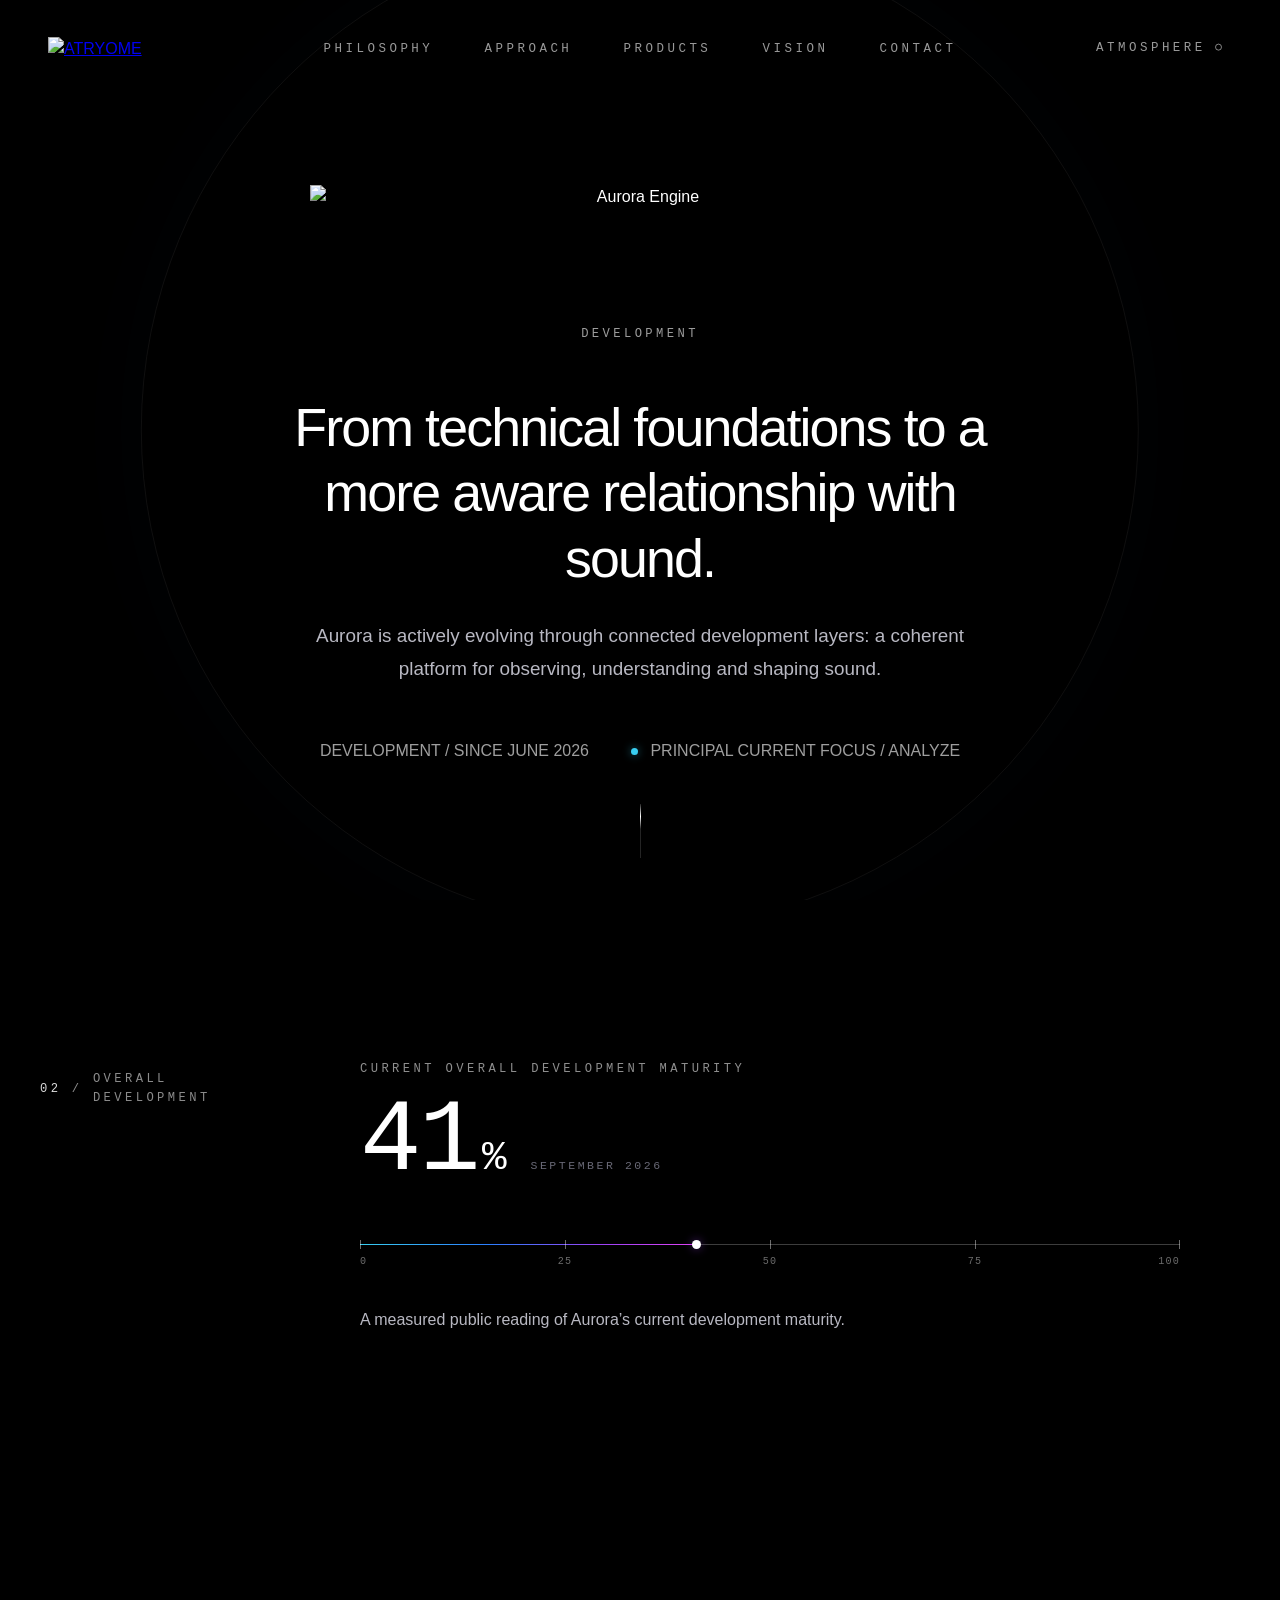
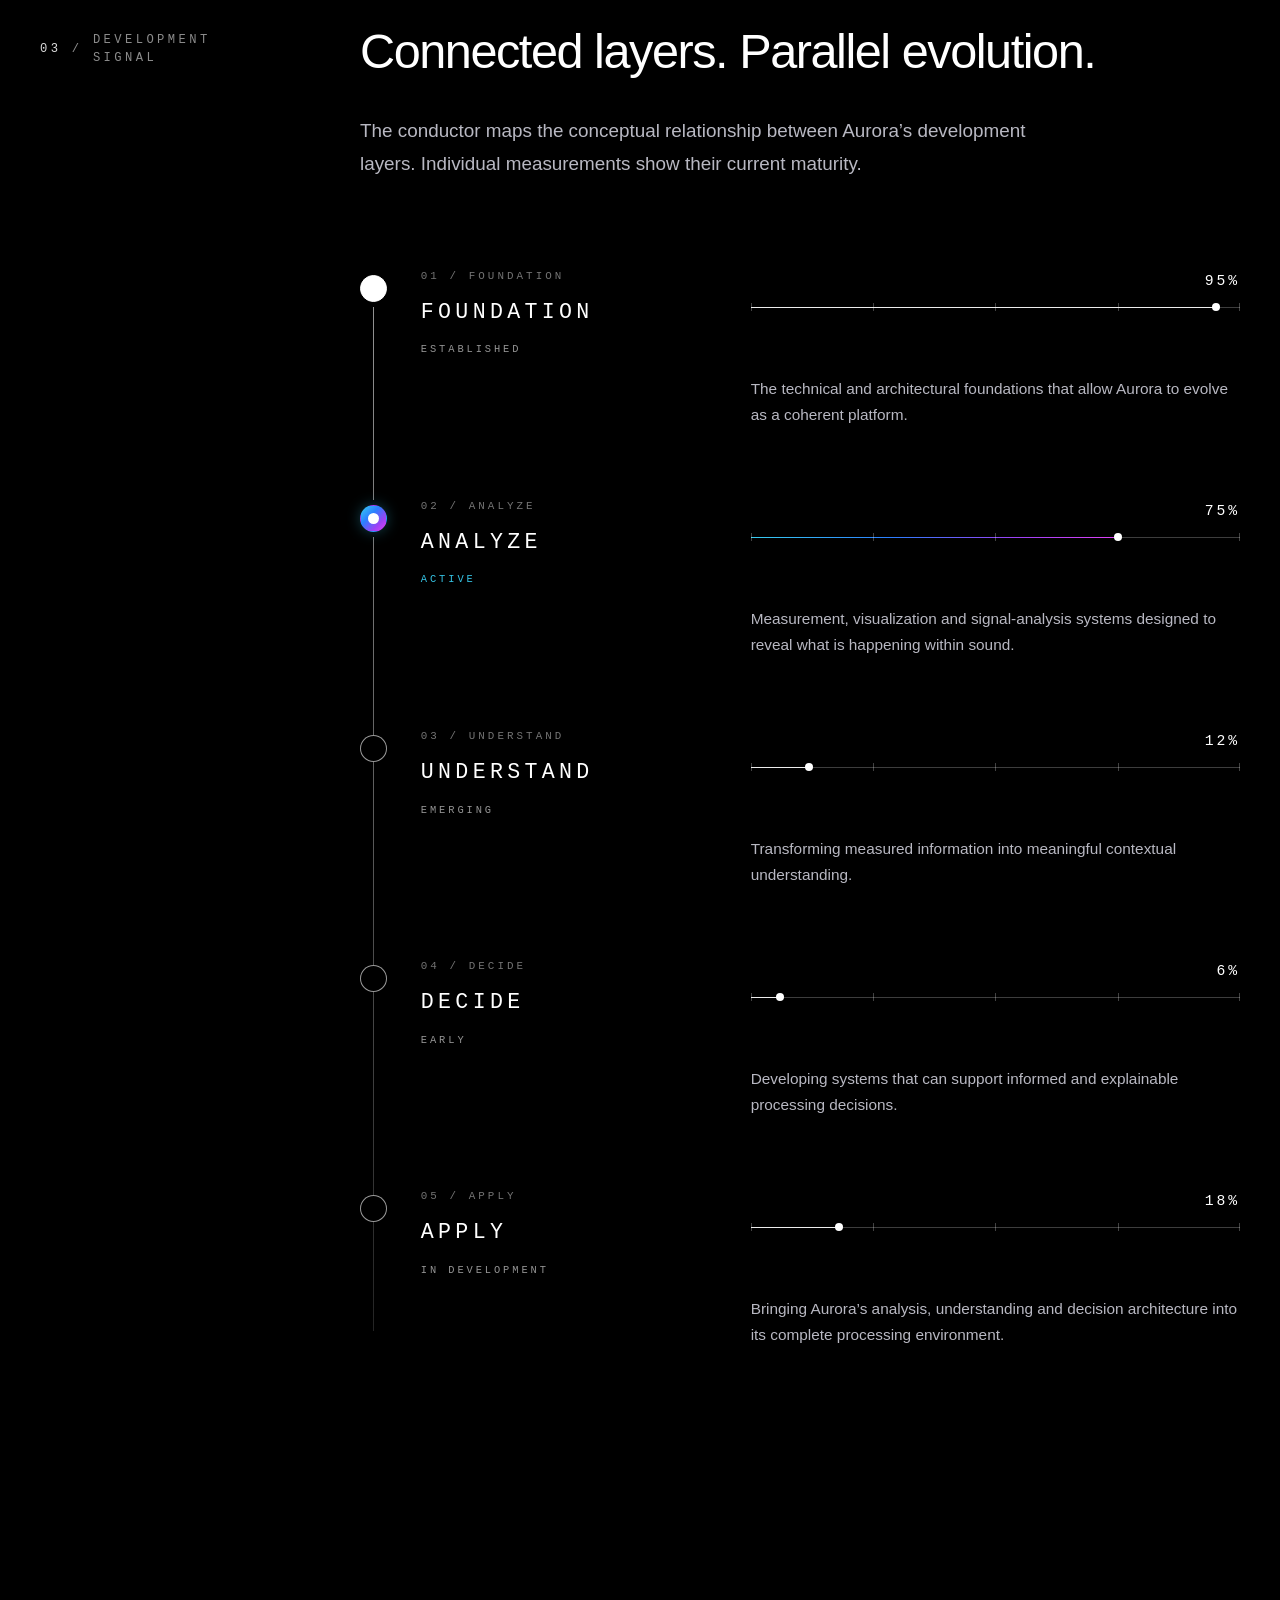
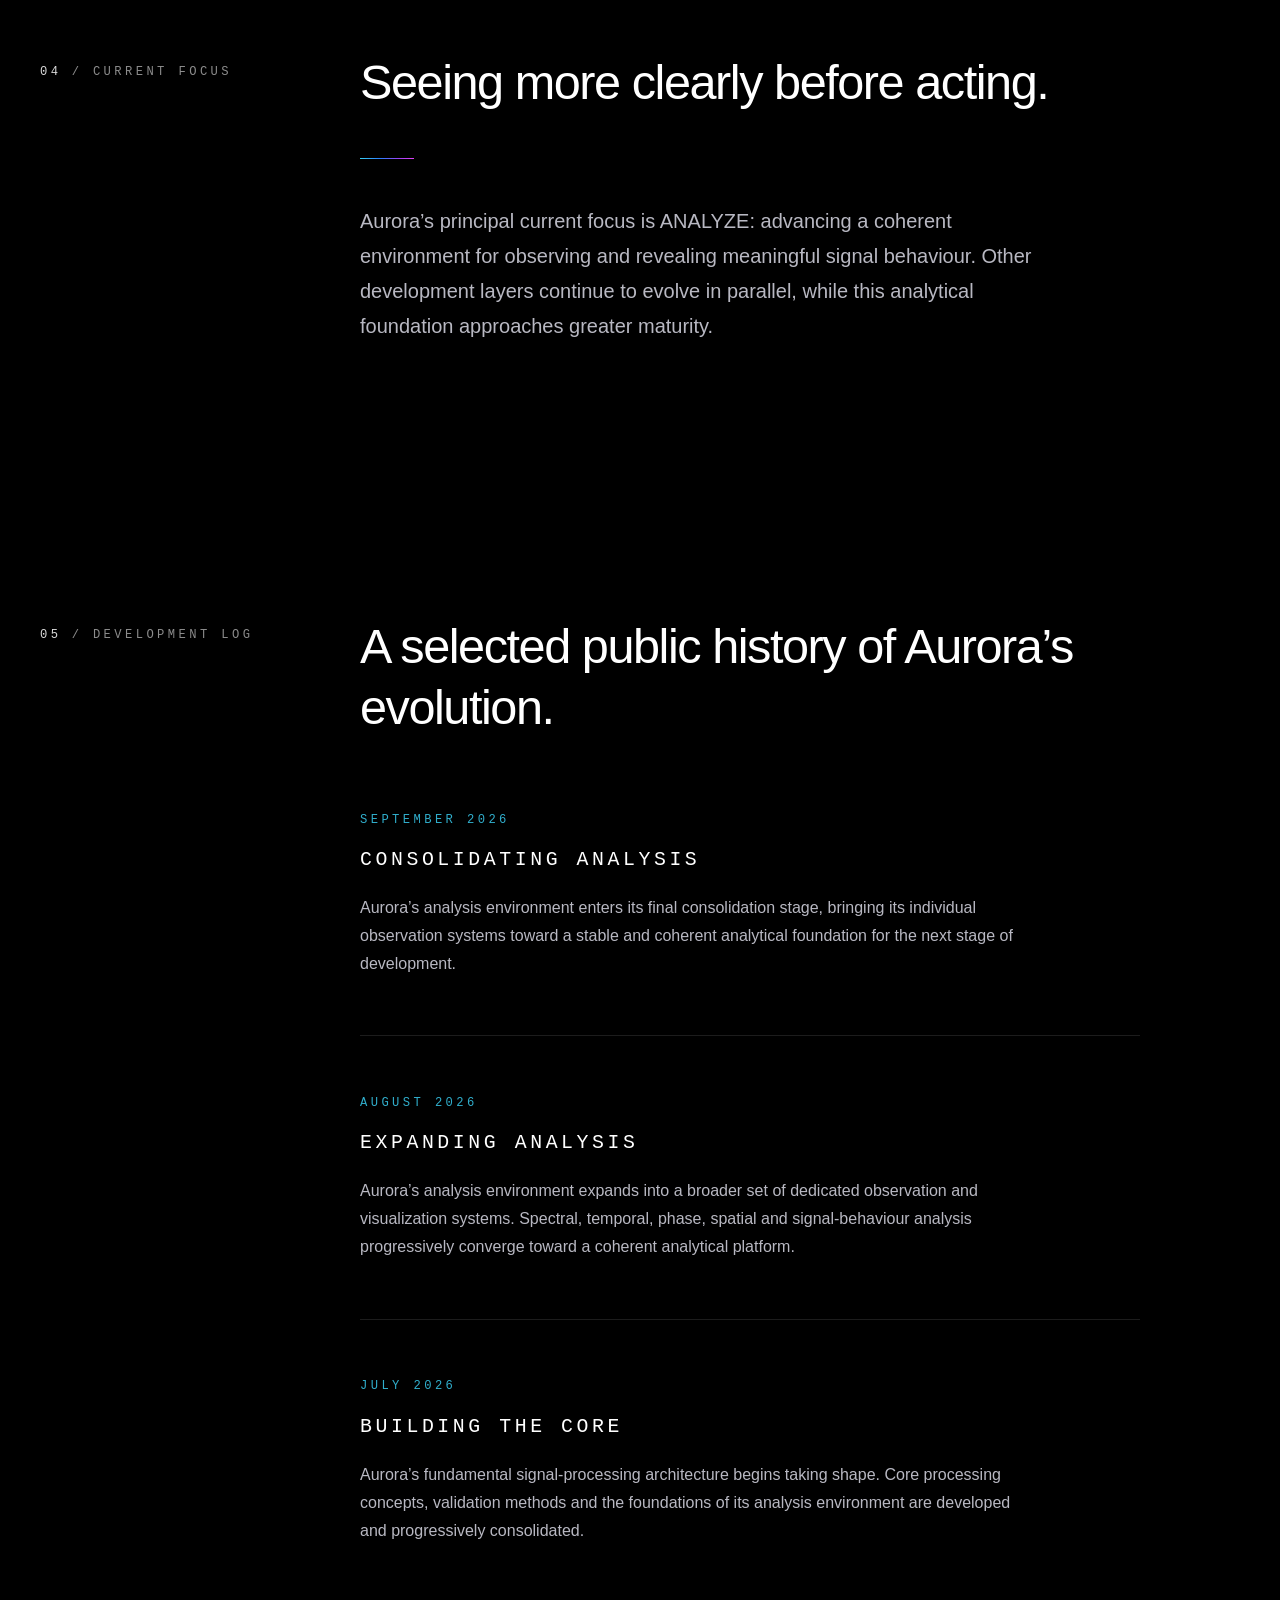
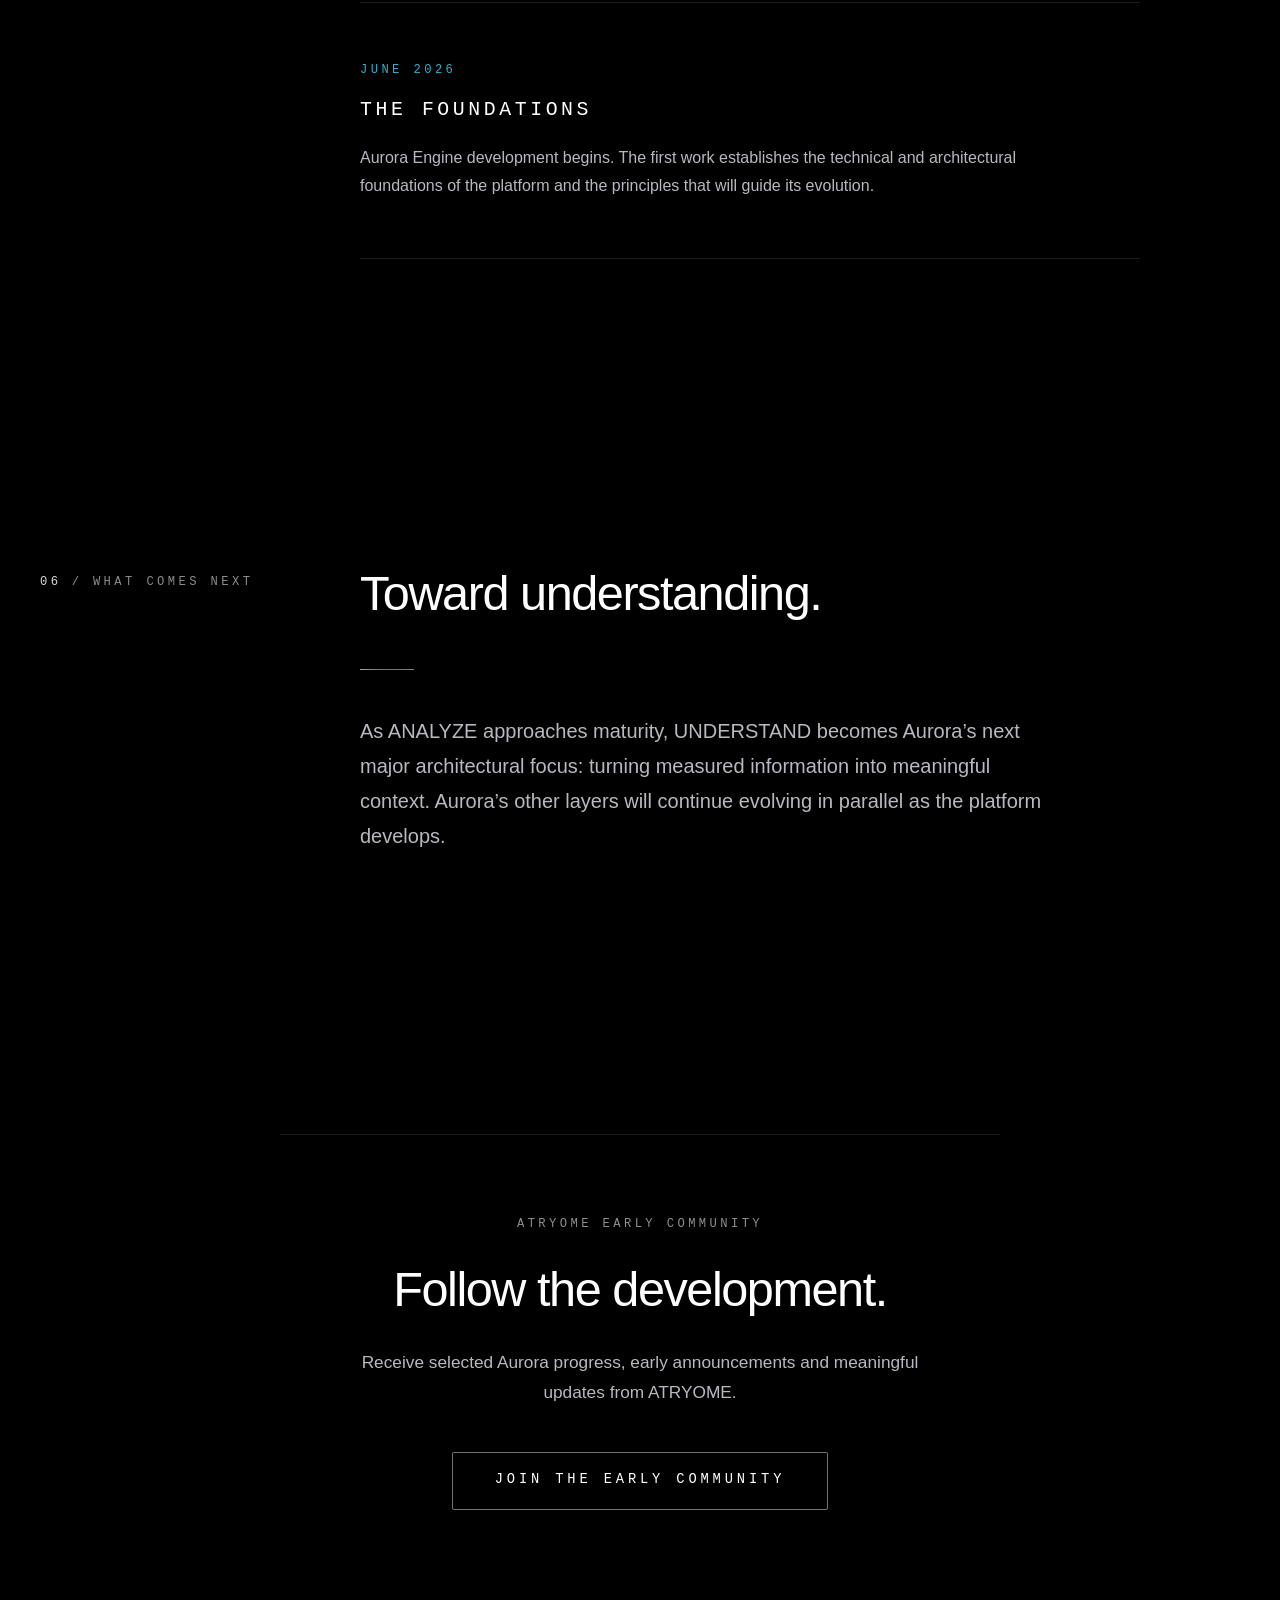
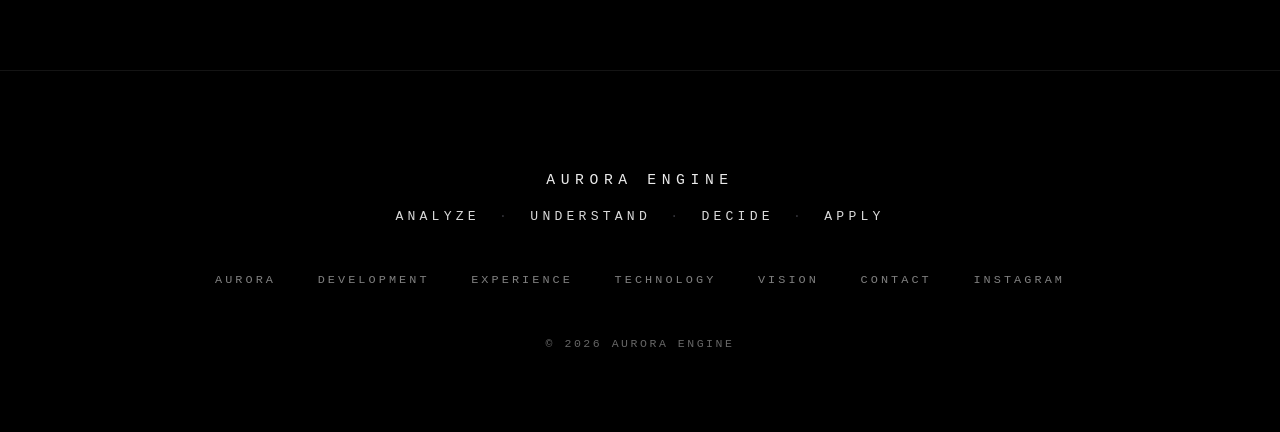
==== commit d4cd0404: "[ATRYOME-WEB-0016] Refine Aurora development progress" ====
--- a/aurora/development/index.html
+++ b/aurora/development/index.html
@@ -80,8 +80,8 @@
         <div class="development-meta"><span>02</span><span>/</span><span>OVERALL DEVELOPMENT</span></div>
         <div class="development-content development-reveal">
           <p class="development-eyebrow">CURRENT OVERALL DEVELOPMENT MATURITY</p>
-          <div class="overall-reading"><h2 id="overall-title">44<span>%</span></h2><p>SEPTEMBER 2026</p></div>
-          <div class="calibrated-gauge overall-gauge" aria-hidden="true" style="--maturity: 44%;">
+          <div class="overall-reading"><h2 id="overall-title">41<span>%</span></h2><p>SEPTEMBER 2026</p></div>
+          <div class="calibrated-gauge overall-gauge" aria-hidden="true" style="--maturity: 41%;">
             <span class="gauge-baseline"></span><span class="gauge-trace"></span><span class="gauge-terminal"></span>
             <span class="gauge-tick tick-0"></span><span class="gauge-tick tick-25"></span><span class="gauge-tick tick-50"></span><span class="gauge-tick tick-75"></span><span class="gauge-tick tick-100"></span>
             <span class="gauge-label label-0">0</span><span class="gauge-label label-25">25</span><span class="gauge-label label-50">50</span><span class="gauge-label label-75">75</span><span class="gauge-label label-100">100</span>
@@ -107,7 +107,7 @@
             <article class="development-layer is-active development-reveal">
               <div class="layer-node" aria-hidden="true"></div>
               <div class="layer-heading"><p>02 / ANALYZE</p><h3>ANALYZE</h3><span>ACTIVE</span></div>
-              <div class="layer-measure"><p class="layer-value">88%</p><div class="calibrated-gauge layer-gauge" aria-hidden="true" style="--maturity: 88%;"><span class="gauge-baseline"></span><span class="gauge-trace"></span><span class="gauge-terminal"></span><span class="gauge-tick tick-0"></span><span class="gauge-tick tick-25"></span><span class="gauge-tick tick-50"></span><span class="gauge-tick tick-75"></span><span class="gauge-tick tick-100"></span></div></div>
+              <div class="layer-measure"><p class="layer-value">75%</p><div class="calibrated-gauge layer-gauge" aria-hidden="true" style="--maturity: 75%;"><span class="gauge-baseline"></span><span class="gauge-trace"></span><span class="gauge-terminal"></span><span class="gauge-tick tick-0"></span><span class="gauge-tick tick-25"></span><span class="gauge-tick tick-50"></span><span class="gauge-tick tick-75"></span><span class="gauge-tick tick-100"></span></div></div>
               <p class="layer-description">Measurement, visualization and signal-analysis systems designed to reveal what is happening within sound.</p>
             </article>
             <article class="development-layer development-reveal">
--- a/css/style.css
+++ b/css/style.css
@@ -3300,7 +3300,7 @@
   font-size: clamp(4.2rem, 8vw, 7.5rem);
   line-height: 0.95;
   font-weight: 300;
-  letter-spacing: -0.07em;
+  letter-spacing: -0.025em;
   color: #fff;
 }
 
@@ -3366,14 +3366,35 @@
 .layer-gauge .gauge-baseline,
 .layer-gauge .gauge-trace { top: 6px; }
 .layer-gauge .gauge-trace { background: rgba(255,255,255,.9); }
-.layer-gauge .gauge-terminal { top: 2px; width: 8px; height: 8px; background: #fff; box-shadow: none; }
+.layer-gauge .gauge-terminal { top: 2px; width: 8px; height: 8px; margin-left: -4px; background: #fff; box-shadow: none; }
 .layer-gauge .gauge-tick { top: 2px; height: 8px; background: rgba(255,255,255,.26); }
 .development-layer.is-active .layer-gauge .gauge-trace { background: linear-gradient(90deg, #38cdf0, #2b7fff 38%, #9d42f5 72%, #e042f5); }
-.development-layer.is-active .layer-gauge::after { content: ''; position: absolute; z-index: 2; top: 4px; left: -16%; width: 18%; height: 5px; background: linear-gradient(90deg, transparent, #fff, #38cdf0, transparent); filter: blur(.2px); animation: developmentSignalPulse 5.5s linear infinite; }
+.development-layer.is-active .layer-gauge { --pulse-width: 18%; overflow: hidden; }
+.development-layer.is-active .layer-gauge .gauge-terminal { z-index: 3; animation: developmentTerminalCharge 5.5s linear infinite; }
+.development-layer.is-active .layer-gauge .gauge-terminal::after { content: ''; position: absolute; top: 50%; left: 50%; width: 18px; height: 18px; border-radius: 50%; background: radial-gradient(circle, rgba(255,255,255,.74) 0%, rgba(157,66,245,.28) 32%, rgba(56,205,240,0) 72%); transform: translate(-50%, -50%); opacity: 0; animation: developmentTerminalHalo 5.5s linear infinite; }
+.development-layer.is-active .layer-gauge::after { content: ''; position: absolute; z-index: 2; top: 4px; left: calc(-1 * var(--pulse-width)); width: var(--pulse-width); height: 5px; background: linear-gradient(90deg, transparent 0%, #38cdf0 24%, #fff 66%, #9d42f5 86%, #e042f5 100%); filter: blur(.2px); animation: developmentSignalPulse 5.5s linear infinite; }
 
 .layer-description { grid-column: 2; max-width: 590px; margin: -.2rem 0 0; font-size: .96rem; line-height: 1.7; color: var(--color-text-silver); }
 
-@keyframes developmentSignalPulse { 0% { transform: translateX(0); opacity: 0; } 10%, 74% { opacity: .9; } 100% { transform: translateX(650%); opacity: 0; } }
+@keyframes developmentSignalPulse {
+  0% { left: calc(-1 * var(--pulse-width)); opacity: 0; }
+  10% { opacity: .9; }
+  78% { left: calc(var(--maturity) - var(--pulse-width)); opacity: 1; }
+  86% { left: calc(var(--maturity) - var(--pulse-width)); opacity: .82; }
+  94%, 100% { left: calc(var(--maturity) - var(--pulse-width)); opacity: 0; }
+}
+
+@keyframes developmentTerminalCharge {
+  0%, 76%, 100% { background: #fff; box-shadow: none; }
+  80% { background: #fff; box-shadow: 0 0 4px rgba(255,255,255,.82), 0 0 12px rgba(157,66,245,.66), 0 0 18px rgba(56,205,240,.34); }
+  90% { background: #fff; box-shadow: 0 0 3px rgba(255,255,255,.42), 0 0 7px rgba(157,66,245,.28); }
+}
+
+@keyframes developmentTerminalHalo {
+  0%, 76%, 100% { opacity: 0; }
+  80% { opacity: 1; }
+  90% { opacity: .28; }
+}
 
 .development-focus,
 .development-next { padding-top: 9rem; padding-bottom: 9rem; }
@@ -3475,7 +3496,9 @@
   .development-hero-meta,
   .development-reveal { opacity: 1 !important; transform: none !important; transition: none !important; }
   .development-scroll span,
-  .development-layer.is-active .layer-gauge::after { animation: none !important; }
+  .development-layer.is-active .layer-gauge::after,
+  .development-layer.is-active .layer-gauge .gauge-terminal,
+  .development-layer.is-active .layer-gauge .gauge-terminal::after { animation: none !important; }
   .development-layer.is-active .layer-gauge::after { left: 36%; opacity: .75; }
 }
 
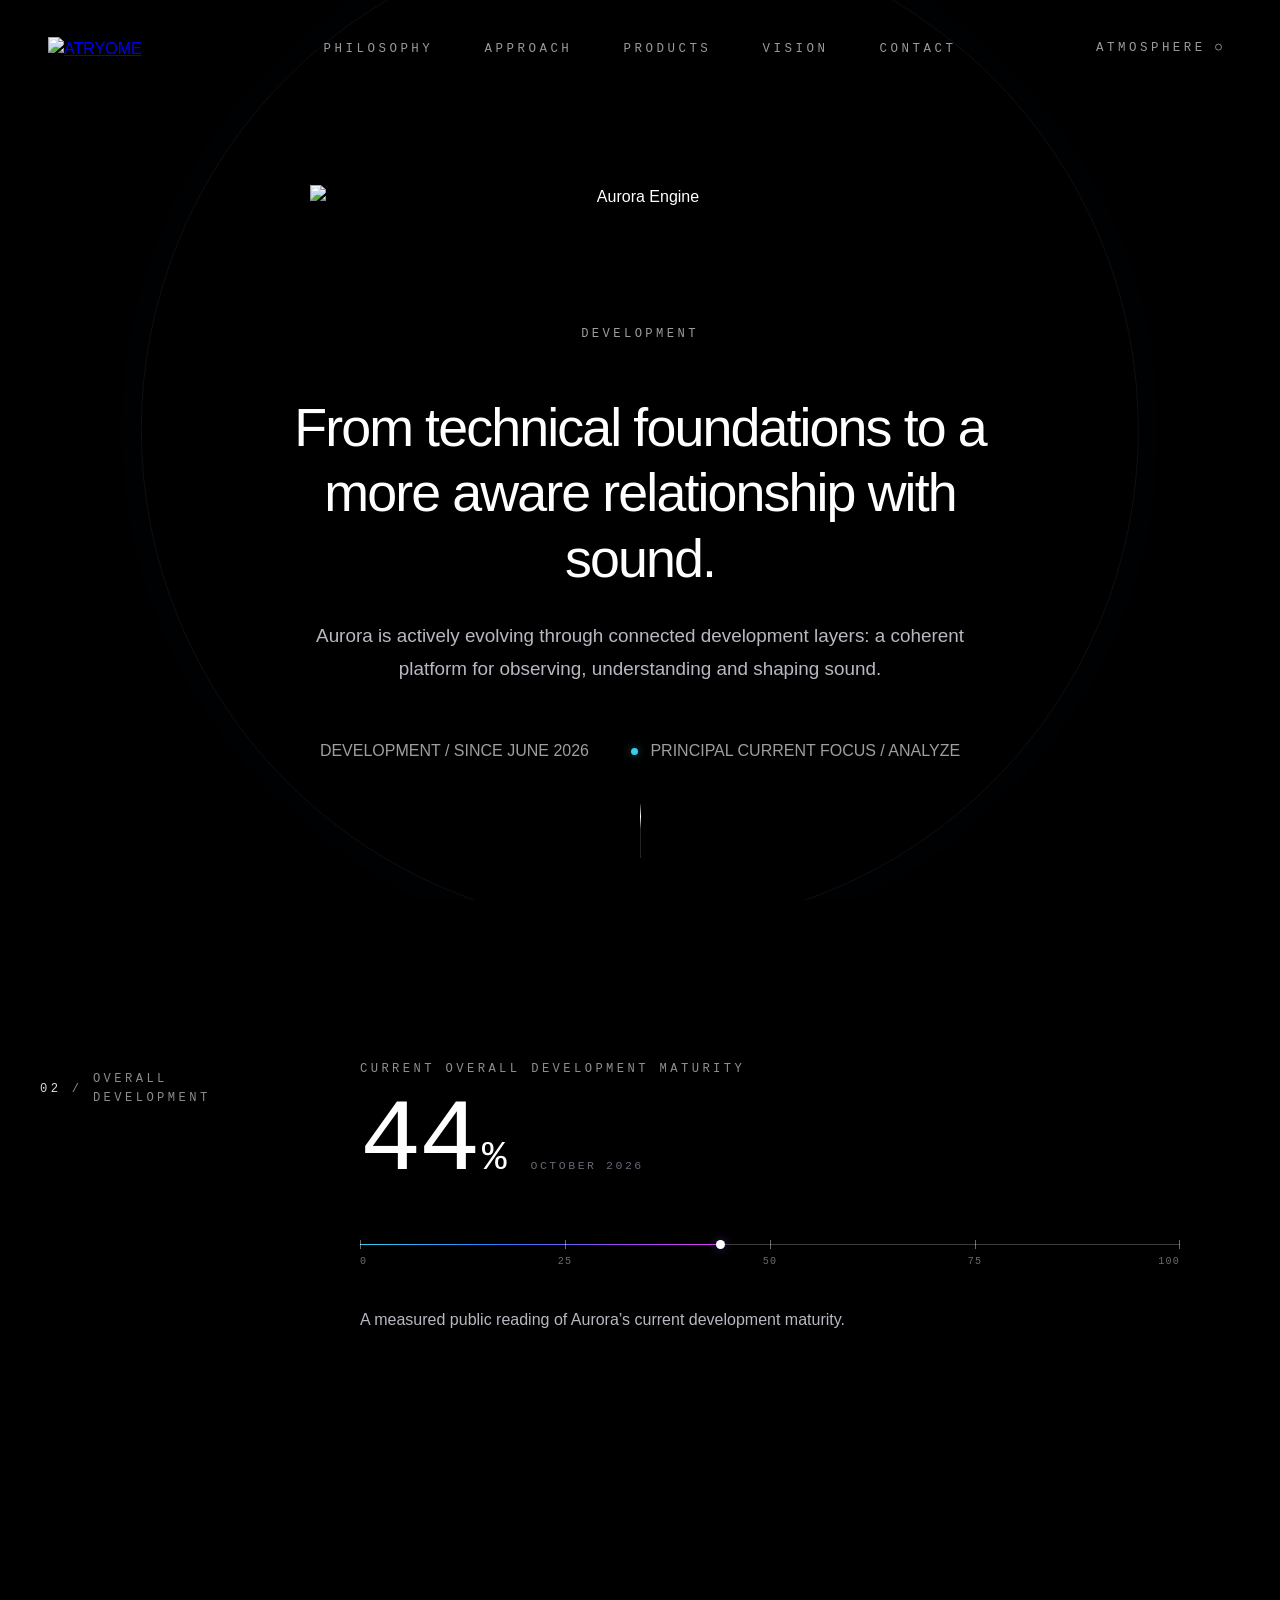
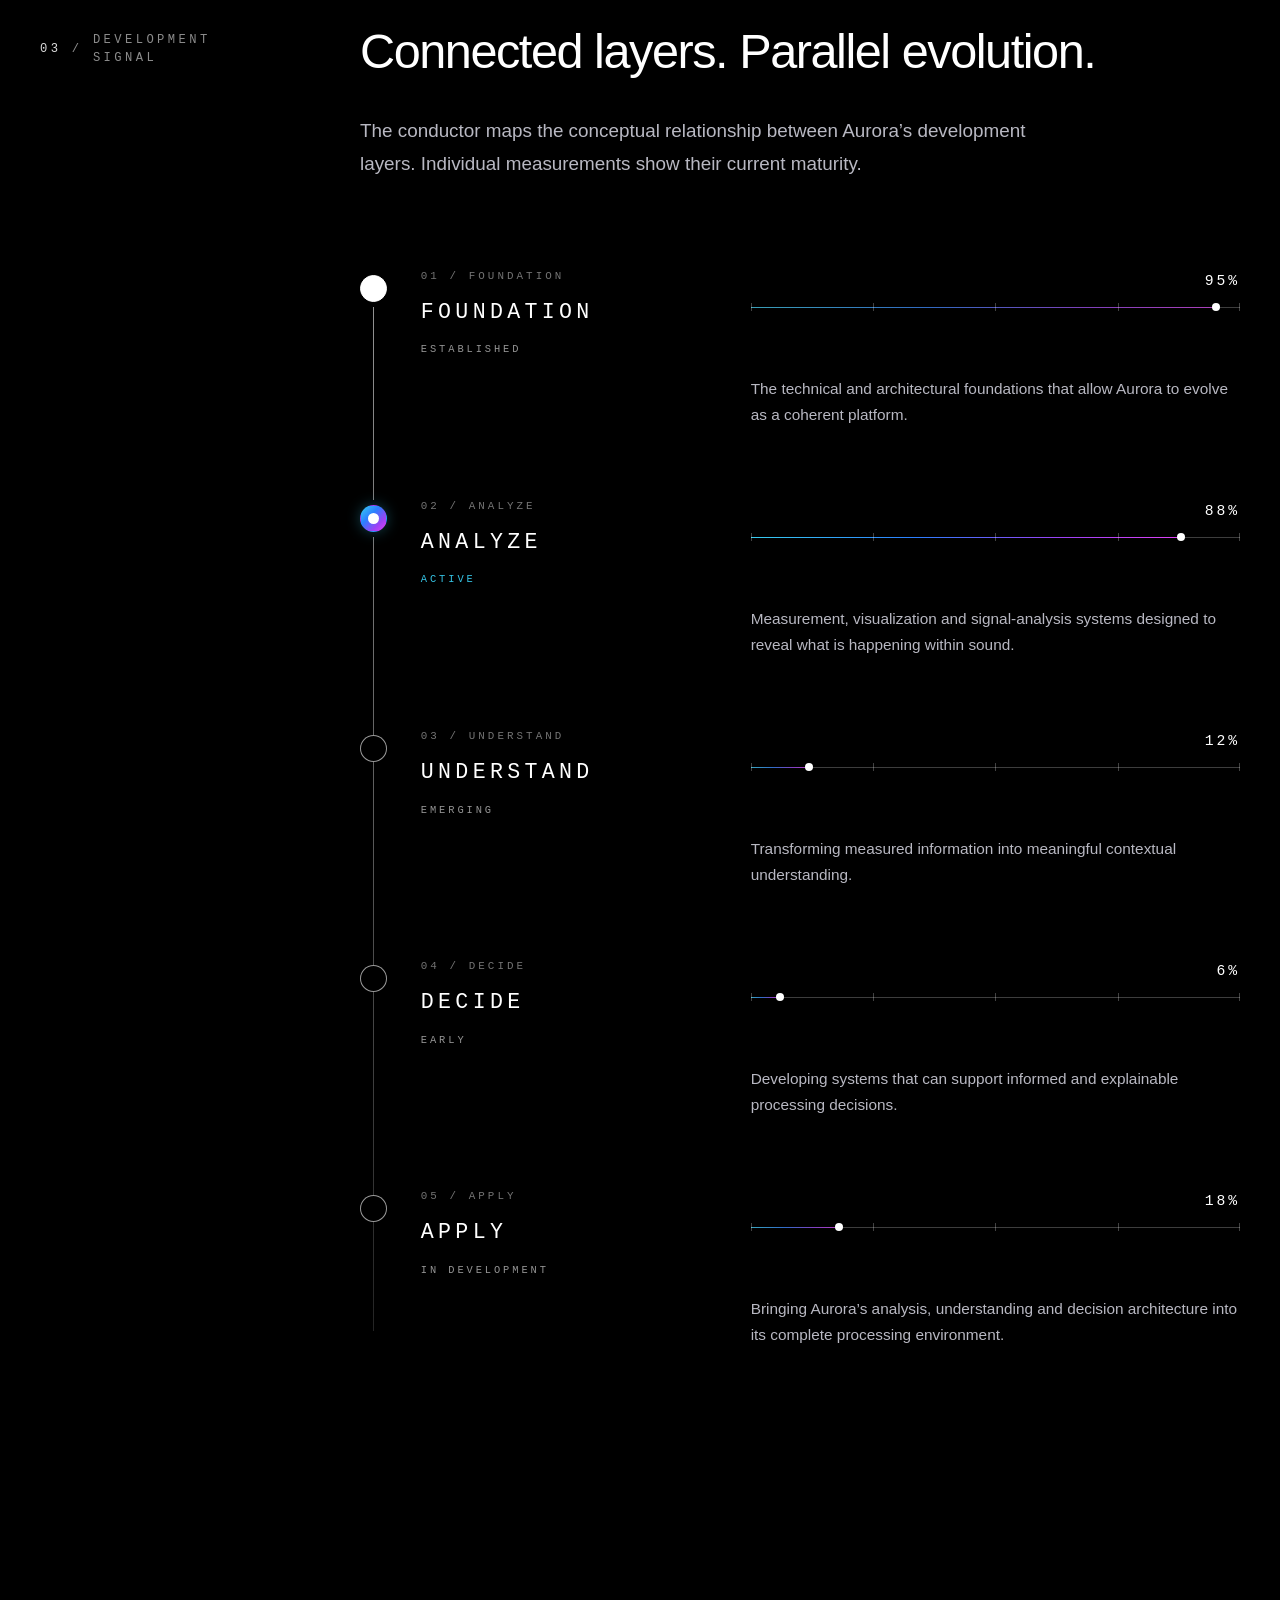
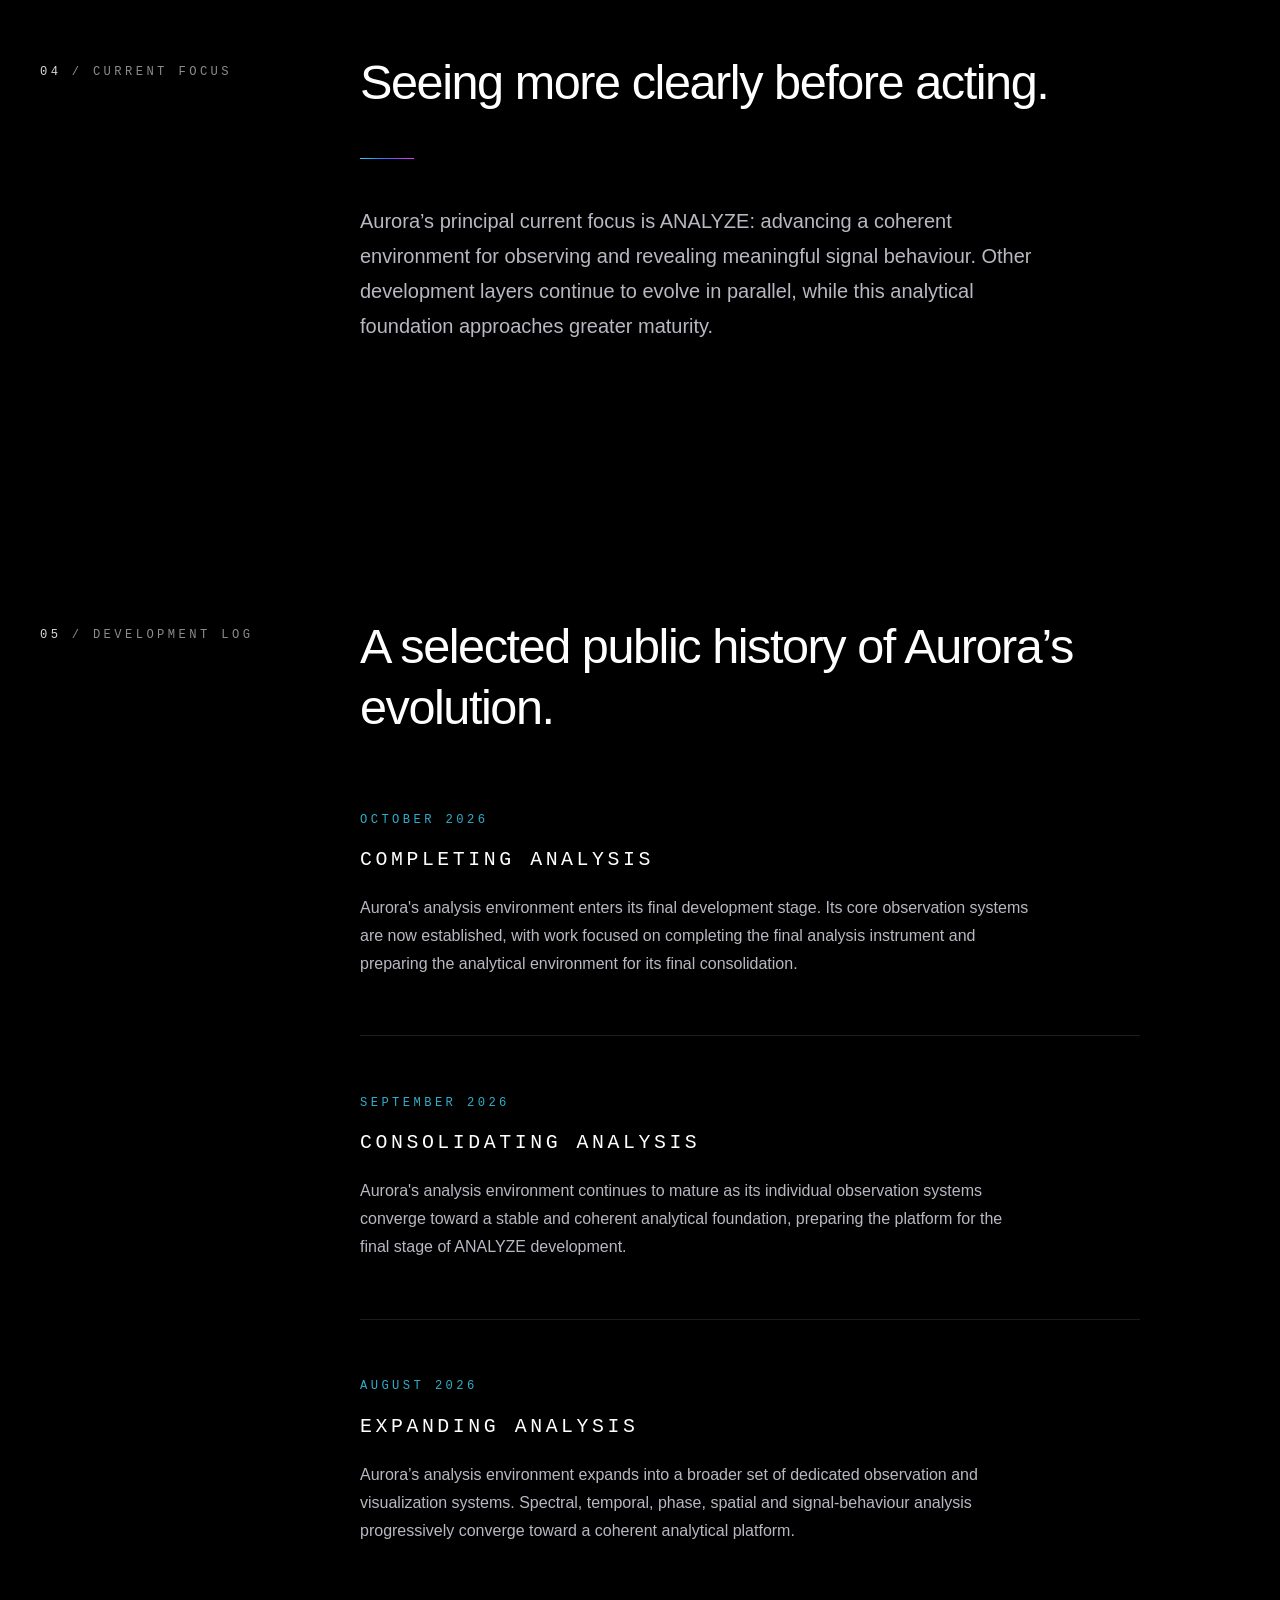
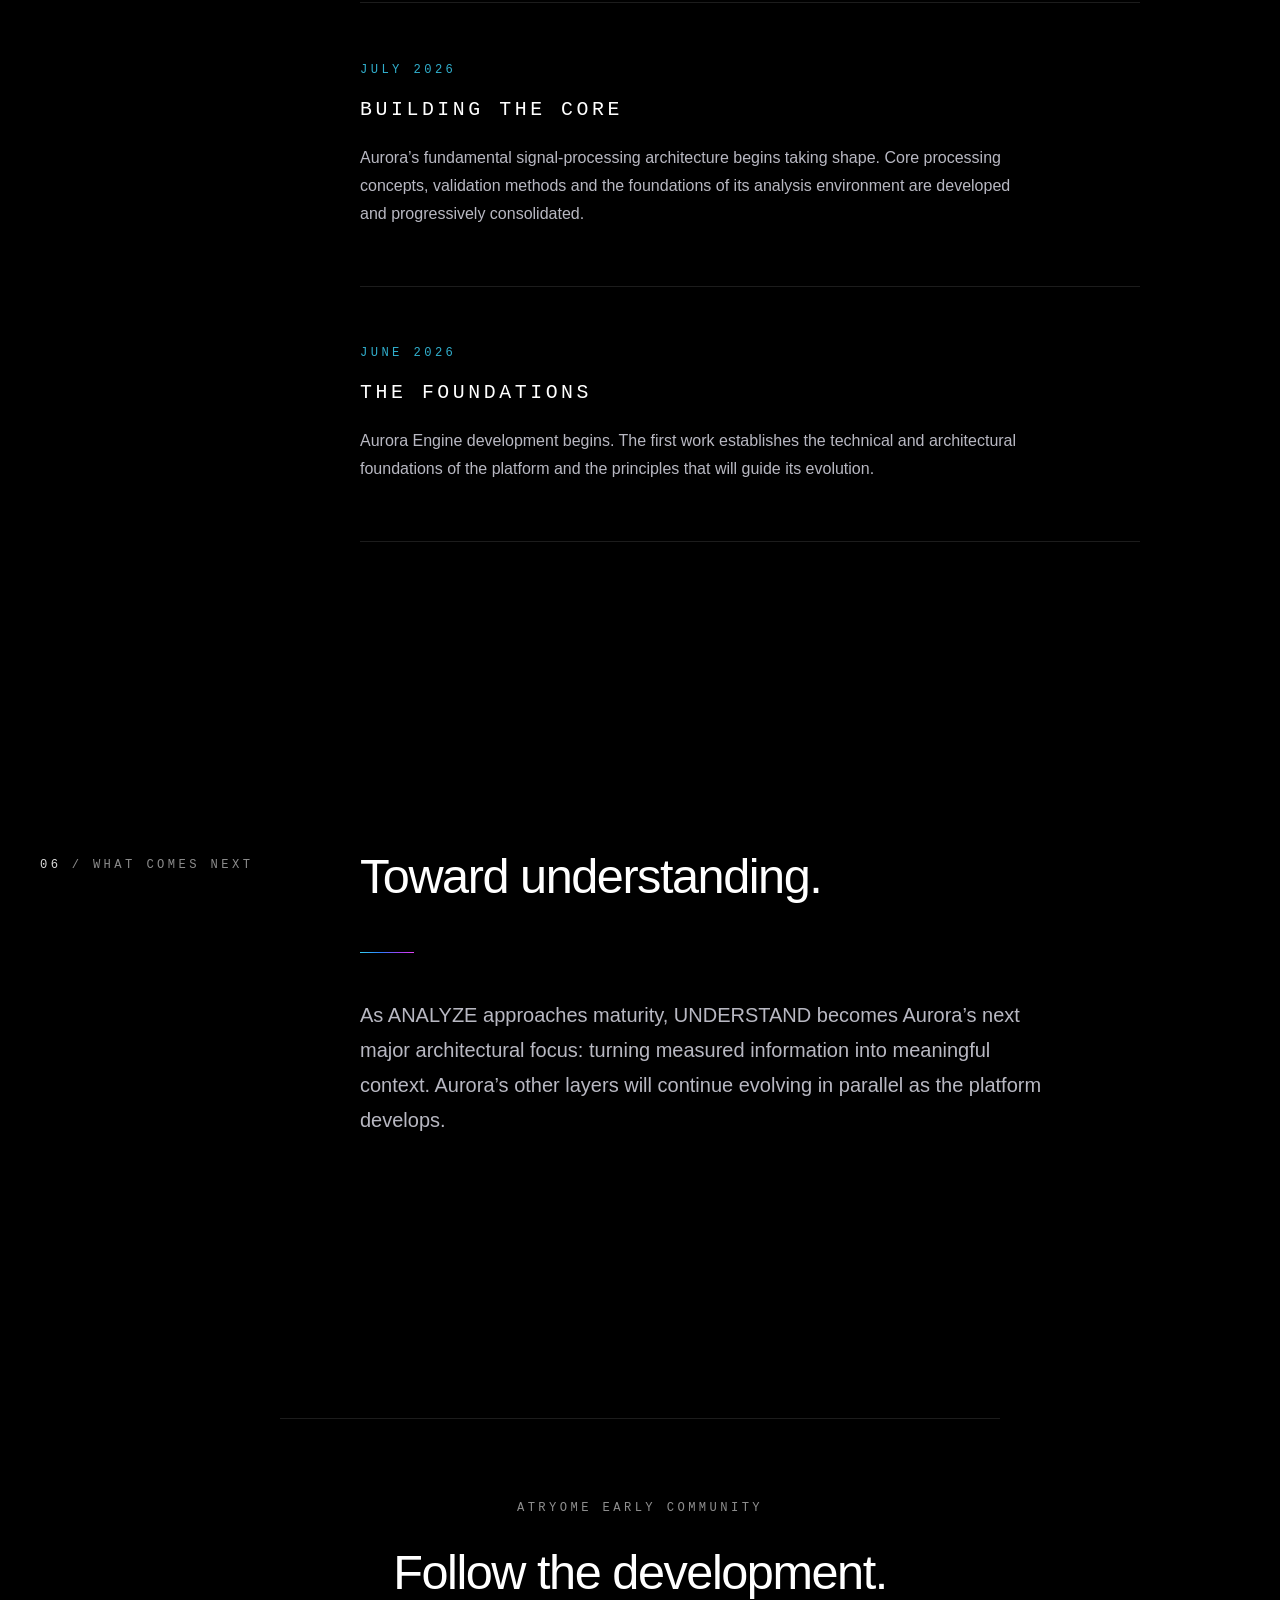
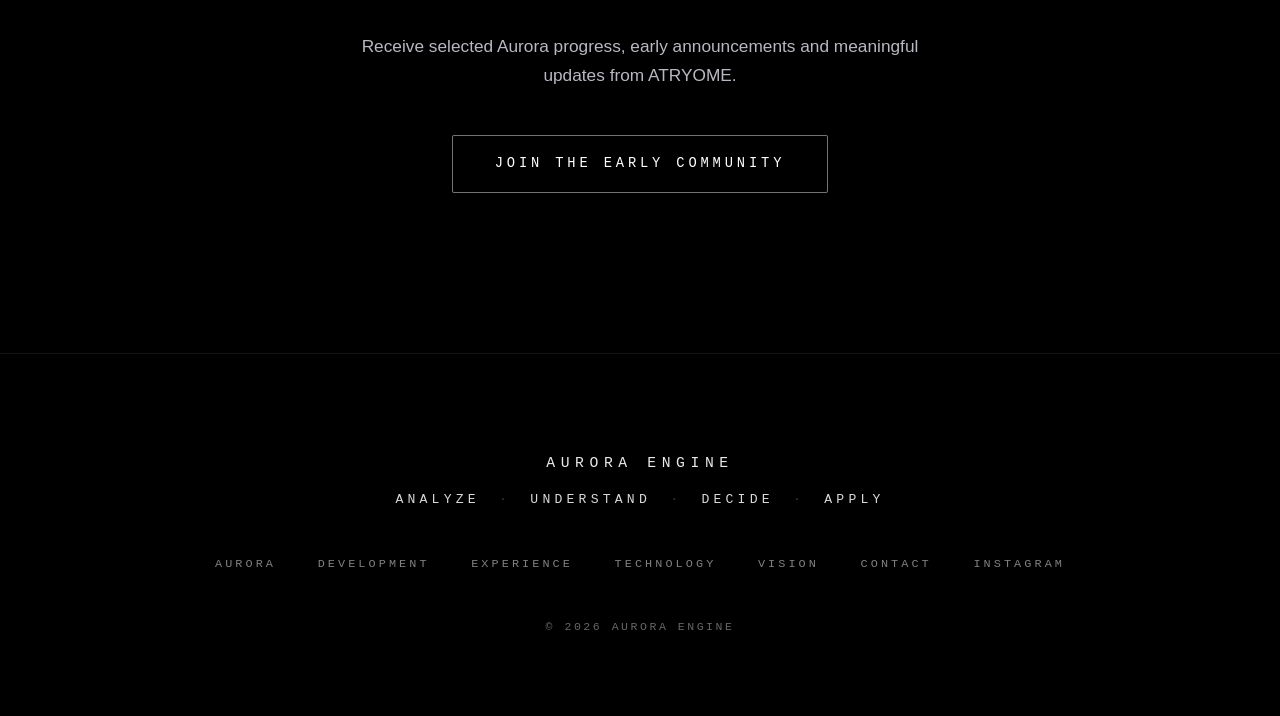
==== commit cd518175: "[ATRYOME-WEB-0020] Update Aurora development progress" ====
--- a/aurora/development/index.html
+++ b/aurora/development/index.html
@@ -80,8 +80,8 @@
         <div class="development-meta"><span>02</span><span>/</span><span>OVERALL DEVELOPMENT</span></div>
         <div class="development-content development-reveal">
           <p class="development-eyebrow">CURRENT OVERALL DEVELOPMENT MATURITY</p>
-          <div class="overall-reading"><h2 id="overall-title">41<span>%</span></h2><p>SEPTEMBER 2026</p></div>
-          <div class="calibrated-gauge overall-gauge" aria-hidden="true" style="--maturity: 41%;">
+          <div class="overall-reading"><h2 id="overall-title">44<span>%</span></h2><p>OCTOBER 2026</p></div>
+          <div class="calibrated-gauge overall-gauge" aria-hidden="true" style="--maturity: 44%;">
             <span class="gauge-baseline"></span><span class="gauge-trace"></span><span class="gauge-terminal"></span>
             <span class="gauge-tick tick-0"></span><span class="gauge-tick tick-25"></span><span class="gauge-tick tick-50"></span><span class="gauge-tick tick-75"></span><span class="gauge-tick tick-100"></span>
             <span class="gauge-label label-0">0</span><span class="gauge-label label-25">25</span><span class="gauge-label label-50">50</span><span class="gauge-label label-75">75</span><span class="gauge-label label-100">100</span>
@@ -107,7 +107,7 @@
             <article class="development-layer is-active development-reveal">
               <div class="layer-node" aria-hidden="true"></div>
               <div class="layer-heading"><p>02 / ANALYZE</p><h3>ANALYZE</h3><span>ACTIVE</span></div>
-              <div class="layer-measure"><p class="layer-value">75%</p><div class="calibrated-gauge layer-gauge" aria-hidden="true" style="--maturity: 75%;"><span class="gauge-baseline"></span><span class="gauge-trace"></span><span class="gauge-terminal"></span><span class="gauge-tick tick-0"></span><span class="gauge-tick tick-25"></span><span class="gauge-tick tick-50"></span><span class="gauge-tick tick-75"></span><span class="gauge-tick tick-100"></span></div></div>
+              <div class="layer-measure"><p class="layer-value">88%</p><div class="calibrated-gauge layer-gauge" aria-hidden="true" style="--maturity: 88%;"><span class="gauge-baseline"></span><span class="gauge-trace"></span><span class="gauge-terminal"></span><span class="gauge-tick tick-0"></span><span class="gauge-tick tick-25"></span><span class="gauge-tick tick-50"></span><span class="gauge-tick tick-75"></span><span class="gauge-tick tick-100"></span></div></div>
               <p class="layer-description">Measurement, visualization and signal-analysis systems designed to reveal what is happening within sound.</p>
             </article>
             <article class="development-layer development-reveal">
@@ -139,7 +139,8 @@
 
     <section class="development-section development-log" aria-labelledby="log-title">
       <div class="section-container development-grid"><div class="development-meta"><span>05</span><span>/</span><span>DEVELOPMENT LOG</span></div><div class="development-content"><h2 id="log-title" class="development-section-title development-reveal">A selected public history of Aurora’s evolution.</h2><div class="log-register">
-        <article class="log-entry development-reveal"><p class="log-date">SEPTEMBER 2026</p><h3>CONSOLIDATING ANALYSIS</h3><p>Aurora’s analysis environment enters its final consolidation stage, bringing its individual observation systems toward a stable and coherent analytical foundation for the next stage of development.</p></article>
+        <article class="log-entry development-reveal"><p class="log-date">OCTOBER 2026</p><h3>COMPLETING ANALYSIS</h3><p>Aurora's analysis environment enters its final development stage. Its core observation systems are now established, with work focused on completing the final analysis instrument and preparing the analytical environment for its final consolidation.</p></article>
+        <article class="log-entry development-reveal"><p class="log-date">SEPTEMBER 2026</p><h3>CONSOLIDATING ANALYSIS</h3><p>Aurora's analysis environment continues to mature as its individual observation systems converge toward a stable and coherent analytical foundation, preparing the platform for the final stage of ANALYZE development.</p></article>
         <article class="log-entry development-reveal"><p class="log-date">AUGUST 2026</p><h3>EXPANDING ANALYSIS</h3><p>Aurora’s analysis environment expands into a broader set of dedicated observation and visualization systems. Spectral, temporal, phase, spatial and signal-behaviour analysis progressively converge toward a coherent analytical platform.</p></article>
         <article class="log-entry development-reveal"><p class="log-date">JULY 2026</p><h3>BUILDING THE CORE</h3><p>Aurora’s fundamental signal-processing architecture begins taking shape. Core processing concepts, validation methods and the foundations of its analysis environment are developed and progressively consolidated.</p></article>
         <article class="log-entry development-reveal"><p class="log-date">JUNE 2026</p><h3>THE FOUNDATIONS</h3><p>Aurora Engine development begins. The first work establishes the technical and architectural foundations of the platform and the principles that will guide its evolution.</p></article>
--- a/css/style.css
+++ b/css/style.css
@@ -3362,38 +3362,50 @@
 
 .layer-measure { align-self: start; display: flex; flex-direction: column; gap: .55rem; padding-top: .12rem; }
 .layer-value { margin: 0; color: #fff; font-size: .92rem; letter-spacing: .2em; text-align: right; }
-.layer-gauge { max-width: 100%; height: 20px; }
+.layer-gauge {
+  --pulse-width: min(18%, var(--maturity));
+  --gauge-energy-opacity: .66;
+  --gauge-charge-opacity: .66;
+  --gauge-halo-opacity: .66;
+  --gauge-trace-opacity: .72;
+  --gauge-phase: 0s;
+  max-width: 100%;
+  height: 20px;
+  overflow: hidden;
+}
 .layer-gauge .gauge-baseline,
 .layer-gauge .gauge-trace { top: 6px; }
-.layer-gauge .gauge-trace { background: rgba(255,255,255,.9); }
-.layer-gauge .gauge-terminal { top: 2px; width: 8px; height: 8px; margin-left: -4px; background: #fff; box-shadow: none; }
+.layer-gauge .gauge-trace { background: linear-gradient(90deg, #38cdf0, #2b7fff 38%, #9d42f5 72%, #e042f5); opacity: var(--gauge-trace-opacity); }
+.layer-gauge .gauge-terminal { position: absolute; z-index: 3; top: 2px; width: 8px; height: 8px; margin-left: -4px; background: #fff; box-shadow: none; animation: developmentTerminalCharge 5.5s linear infinite; animation-delay: var(--gauge-phase); }
+.layer-gauge .gauge-terminal::after { content: ''; position: absolute; top: 50%; left: 50%; width: 18px; height: 18px; border-radius: 50%; background: radial-gradient(circle, rgba(255,255,255,.74) 0%, rgba(157,66,245,.28) 32%, rgba(56,205,240,0) 72%); transform: translate(-50%, -50%); opacity: 0; animation: developmentTerminalHalo 5.5s linear infinite; animation-delay: var(--gauge-phase); }
 .layer-gauge .gauge-tick { top: 2px; height: 8px; background: rgba(255,255,255,.26); }
-.development-layer.is-active .layer-gauge .gauge-trace { background: linear-gradient(90deg, #38cdf0, #2b7fff 38%, #9d42f5 72%, #e042f5); }
-.development-layer.is-active .layer-gauge { --pulse-width: 18%; overflow: hidden; }
-.development-layer.is-active .layer-gauge .gauge-terminal { z-index: 3; animation: developmentTerminalCharge 5.5s linear infinite; }
-.development-layer.is-active .layer-gauge .gauge-terminal::after { content: ''; position: absolute; top: 50%; left: 50%; width: 18px; height: 18px; border-radius: 50%; background: radial-gradient(circle, rgba(255,255,255,.74) 0%, rgba(157,66,245,.28) 32%, rgba(56,205,240,0) 72%); transform: translate(-50%, -50%); opacity: 0; animation: developmentTerminalHalo 5.5s linear infinite; }
-.development-layer.is-active .layer-gauge::after { content: ''; position: absolute; z-index: 2; top: 4px; left: calc(-1 * var(--pulse-width)); width: var(--pulse-width); height: 5px; background: linear-gradient(90deg, transparent 0%, #38cdf0 24%, #fff 66%, #9d42f5 86%, #e042f5 100%); filter: blur(.2px); animation: developmentSignalPulse 5.5s linear infinite; }
+.layer-gauge::after { content: ''; position: absolute; z-index: 2; top: 4px; left: calc(-1 * var(--pulse-width)); width: var(--pulse-width); height: 5px; background: linear-gradient(90deg, transparent 0%, #38cdf0 24%, #fff 66%, #9d42f5 86%, #e042f5 100%); filter: blur(.2px); animation: developmentSignalPulse 5.5s linear infinite; animation-delay: var(--gauge-phase); }
+.development-layer:first-child .layer-gauge { --gauge-energy-opacity: .62; --gauge-charge-opacity: .62; --gauge-halo-opacity: .62; --gauge-trace-opacity: .68; --gauge-phase: -3.1s; }
+.development-layer.is-active .layer-gauge { --gauge-energy-opacity: 1; --gauge-charge-opacity: 1; --gauge-halo-opacity: 1; --gauge-trace-opacity: 1; --gauge-phase: -.9s; }
+.development-layer:nth-child(3) .layer-gauge { --gauge-phase: -4.2s; }
+.development-layer:nth-child(4) .layer-gauge { --gauge-phase: -2s; }
+.development-layer:nth-child(5) .layer-gauge { --gauge-phase: -5.1s; }
 
 .layer-description { grid-column: 2; max-width: 590px; margin: -.2rem 0 0; font-size: .96rem; line-height: 1.7; color: var(--color-text-silver); }
 
 @keyframes developmentSignalPulse {
   0% { left: calc(-1 * var(--pulse-width)); opacity: 0; }
-  10% { opacity: .9; }
-  78% { left: calc(var(--maturity) - var(--pulse-width)); opacity: 1; }
-  86% { left: calc(var(--maturity) - var(--pulse-width)); opacity: .82; }
+  10% { opacity: calc(.9 * var(--gauge-energy-opacity)); }
+  78% { left: calc(var(--maturity) - var(--pulse-width)); opacity: var(--gauge-energy-opacity); }
+  86% { left: calc(var(--maturity) - var(--pulse-width)); opacity: calc(.82 * var(--gauge-energy-opacity)); }
   94%, 100% { left: calc(var(--maturity) - var(--pulse-width)); opacity: 0; }
 }
 
 @keyframes developmentTerminalCharge {
   0%, 76%, 100% { background: #fff; box-shadow: none; }
-  80% { background: #fff; box-shadow: 0 0 4px rgba(255,255,255,.82), 0 0 12px rgba(157,66,245,.66), 0 0 18px rgba(56,205,240,.34); }
-  90% { background: #fff; box-shadow: 0 0 3px rgba(255,255,255,.42), 0 0 7px rgba(157,66,245,.28); }
+  80% { background: #fff; box-shadow: 0 0 4px rgb(255 255 255 / calc(.82 * var(--gauge-charge-opacity))), 0 0 12px rgb(157 66 245 / calc(.66 * var(--gauge-charge-opacity))), 0 0 18px rgb(56 205 240 / calc(.34 * var(--gauge-charge-opacity))); }
+  90% { background: #fff; box-shadow: 0 0 3px rgb(255 255 255 / calc(.42 * var(--gauge-charge-opacity))), 0 0 7px rgb(157 66 245 / calc(.28 * var(--gauge-charge-opacity))); }
 }
 
 @keyframes developmentTerminalHalo {
   0%, 76%, 100% { opacity: 0; }
-  80% { opacity: 1; }
-  90% { opacity: .28; }
+  80% { opacity: var(--gauge-halo-opacity); }
+  90% { opacity: calc(.28 * var(--gauge-halo-opacity)); }
 }
 
 .development-focus,
@@ -3496,10 +3508,11 @@
   .development-hero-meta,
   .development-reveal { opacity: 1 !important; transform: none !important; transition: none !important; }
   .development-scroll span,
-  .development-layer.is-active .layer-gauge::after,
-  .development-layer.is-active .layer-gauge .gauge-terminal,
-  .development-layer.is-active .layer-gauge .gauge-terminal::after { animation: none !important; }
-  .development-layer.is-active .layer-gauge::after { left: 36%; opacity: .75; }
+  .layer-gauge::after,
+  .layer-gauge .gauge-terminal,
+  .layer-gauge .gauge-terminal::after { animation: none !important; }
+  .layer-gauge::after,
+  .layer-gauge .gauge-terminal::after { opacity: 0 !important; }
 }
 
 /* Secondary Aurora Development Discovery Link */
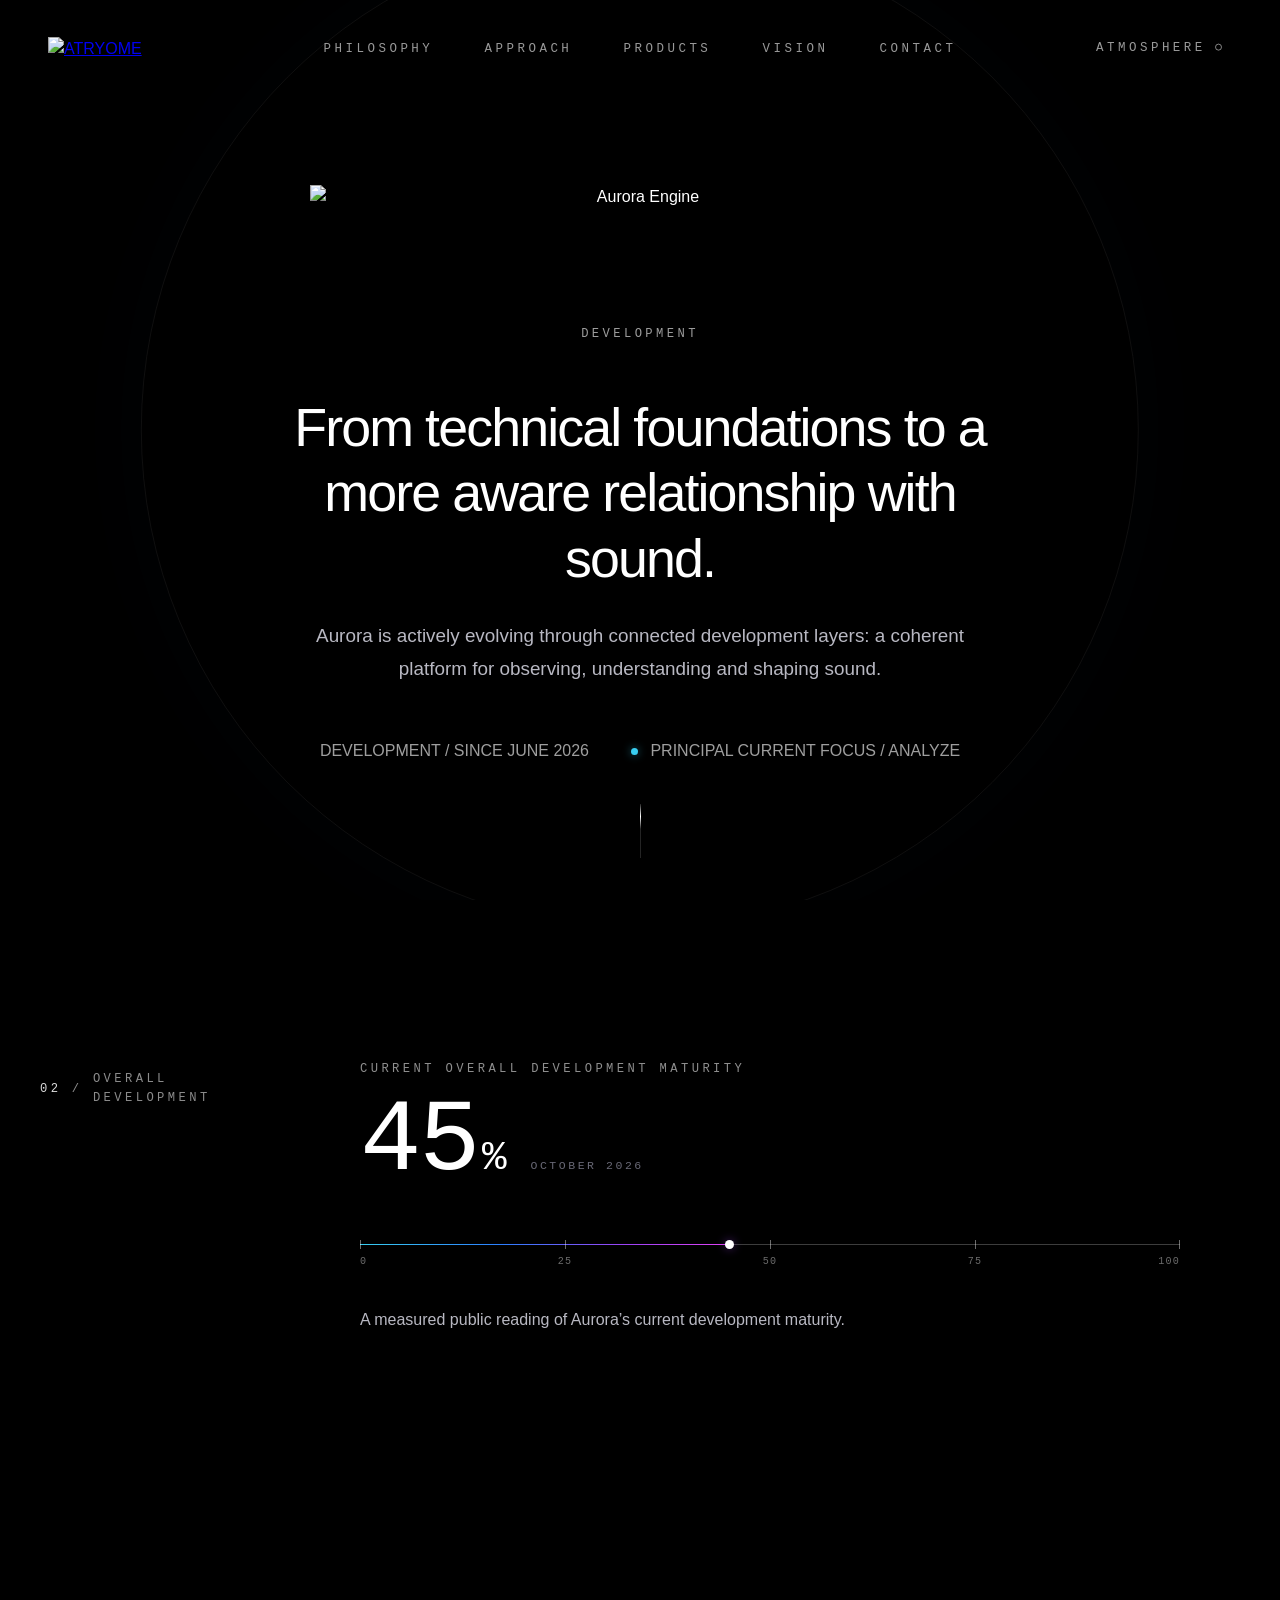
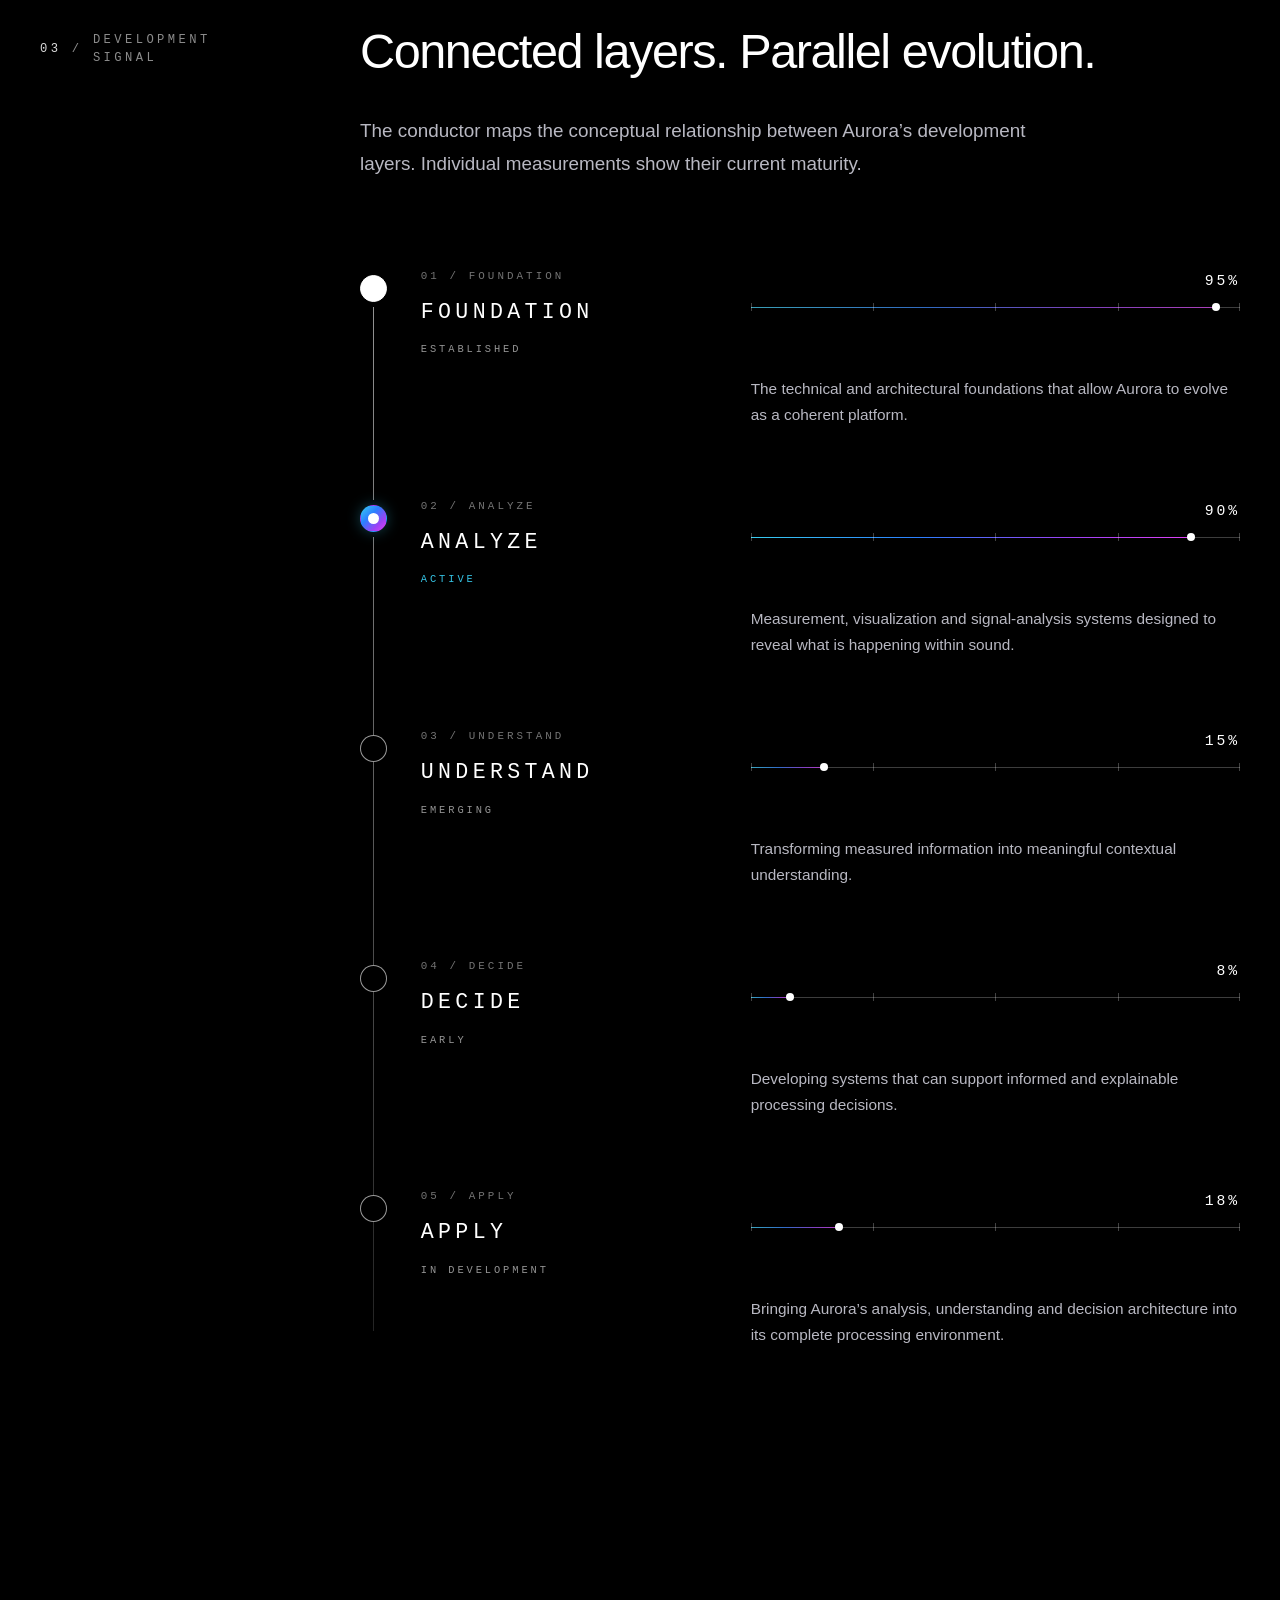
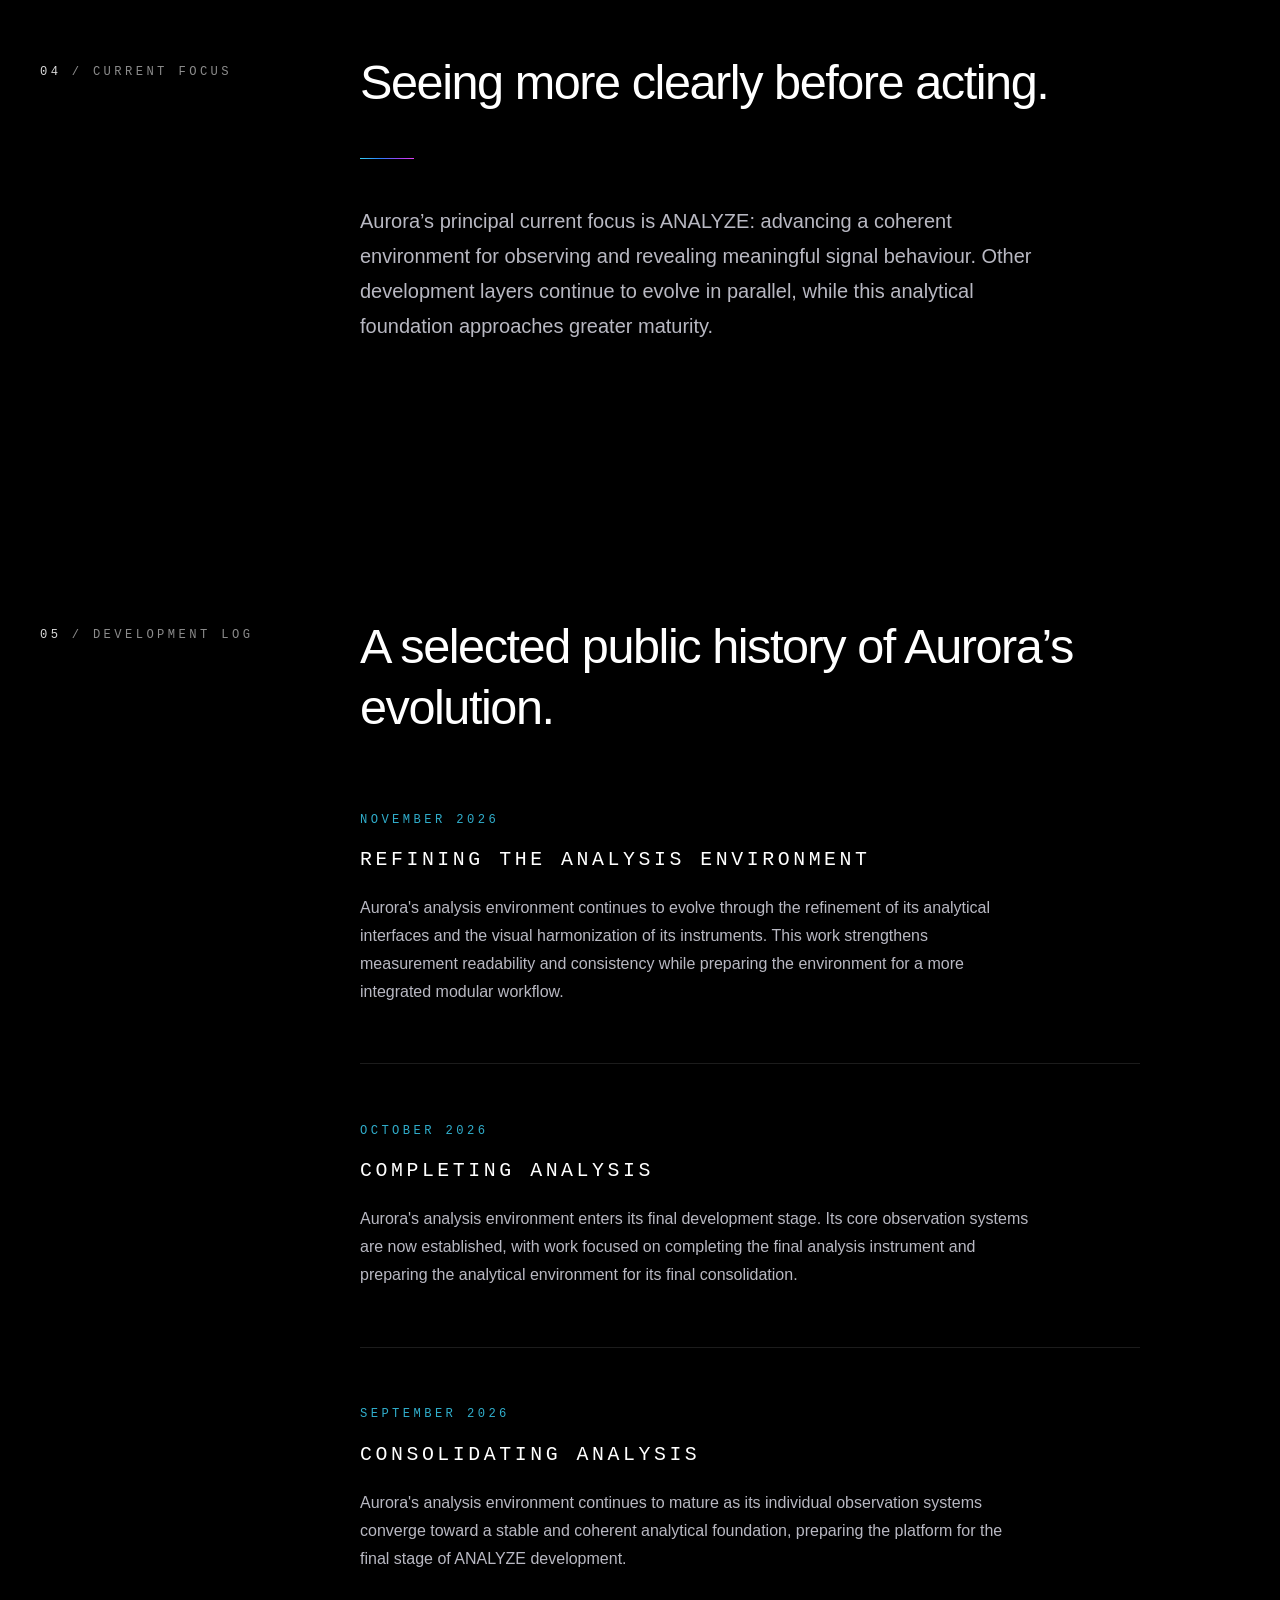
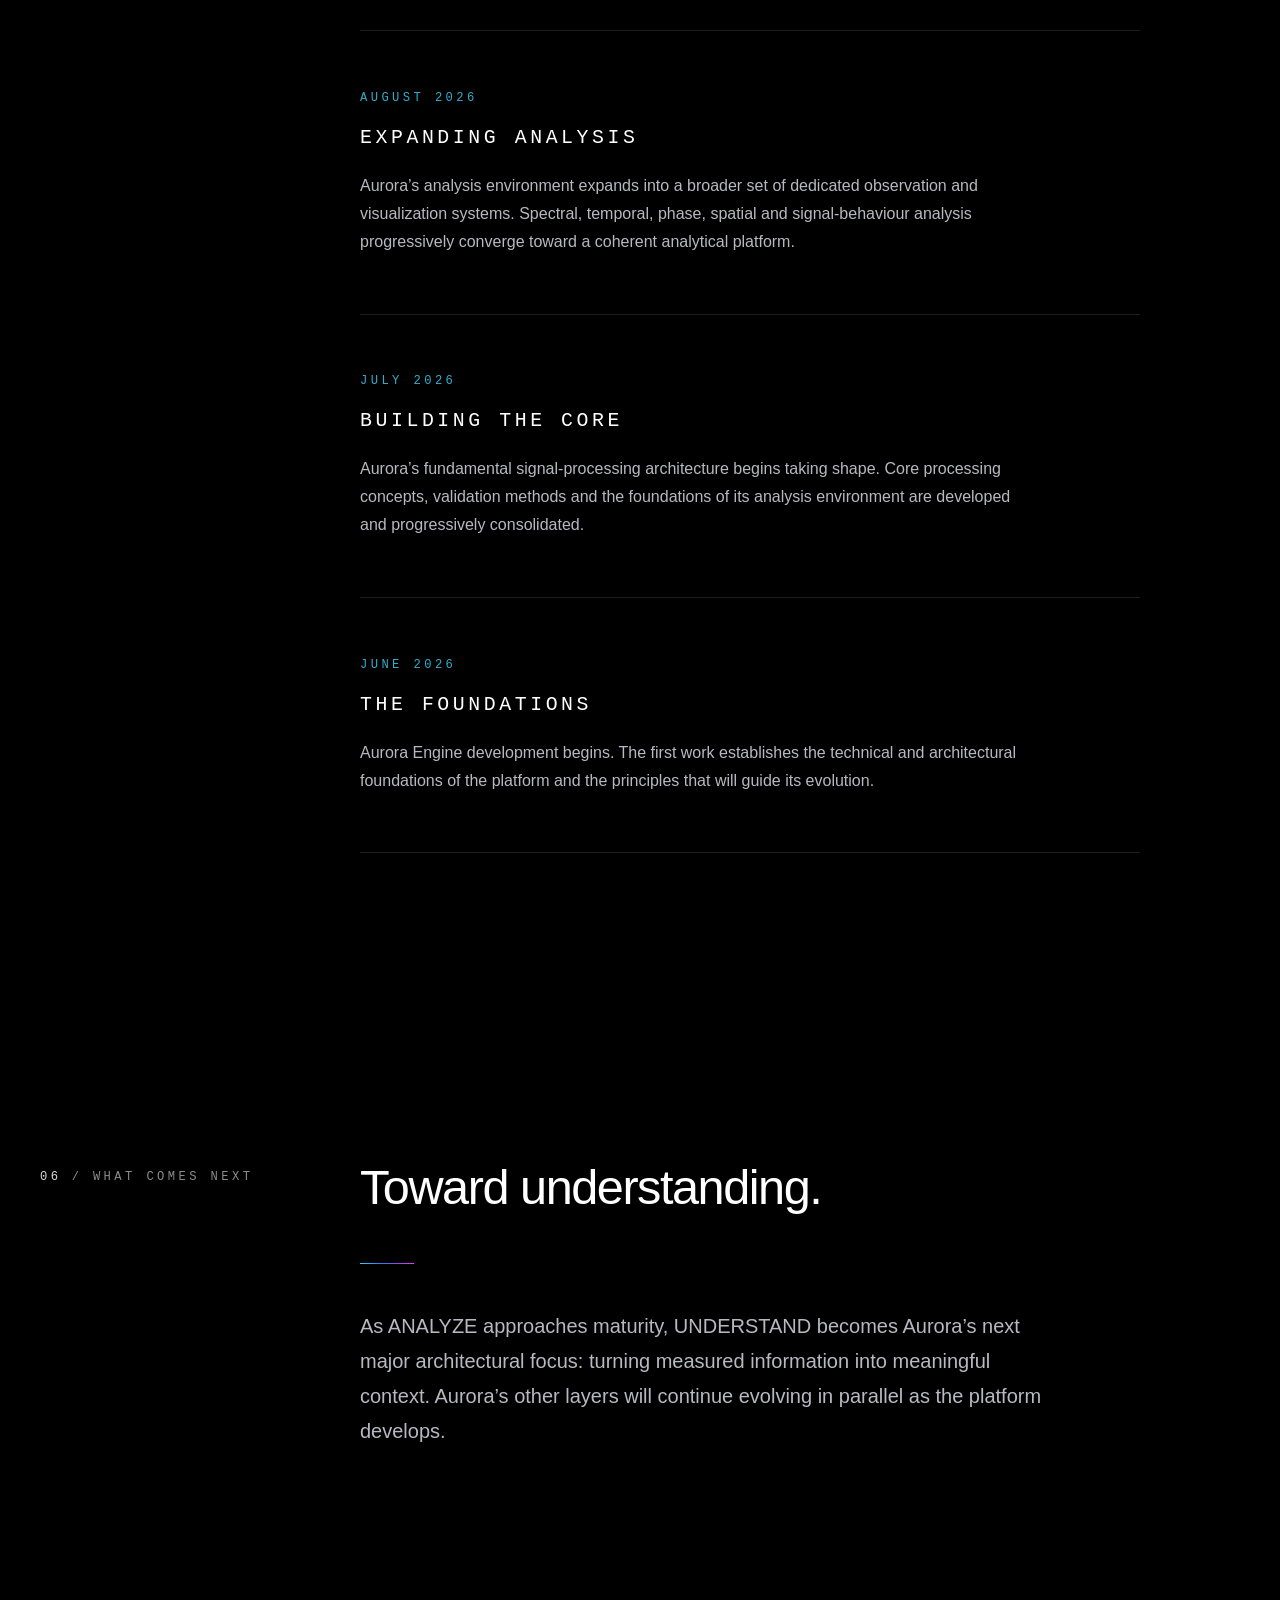
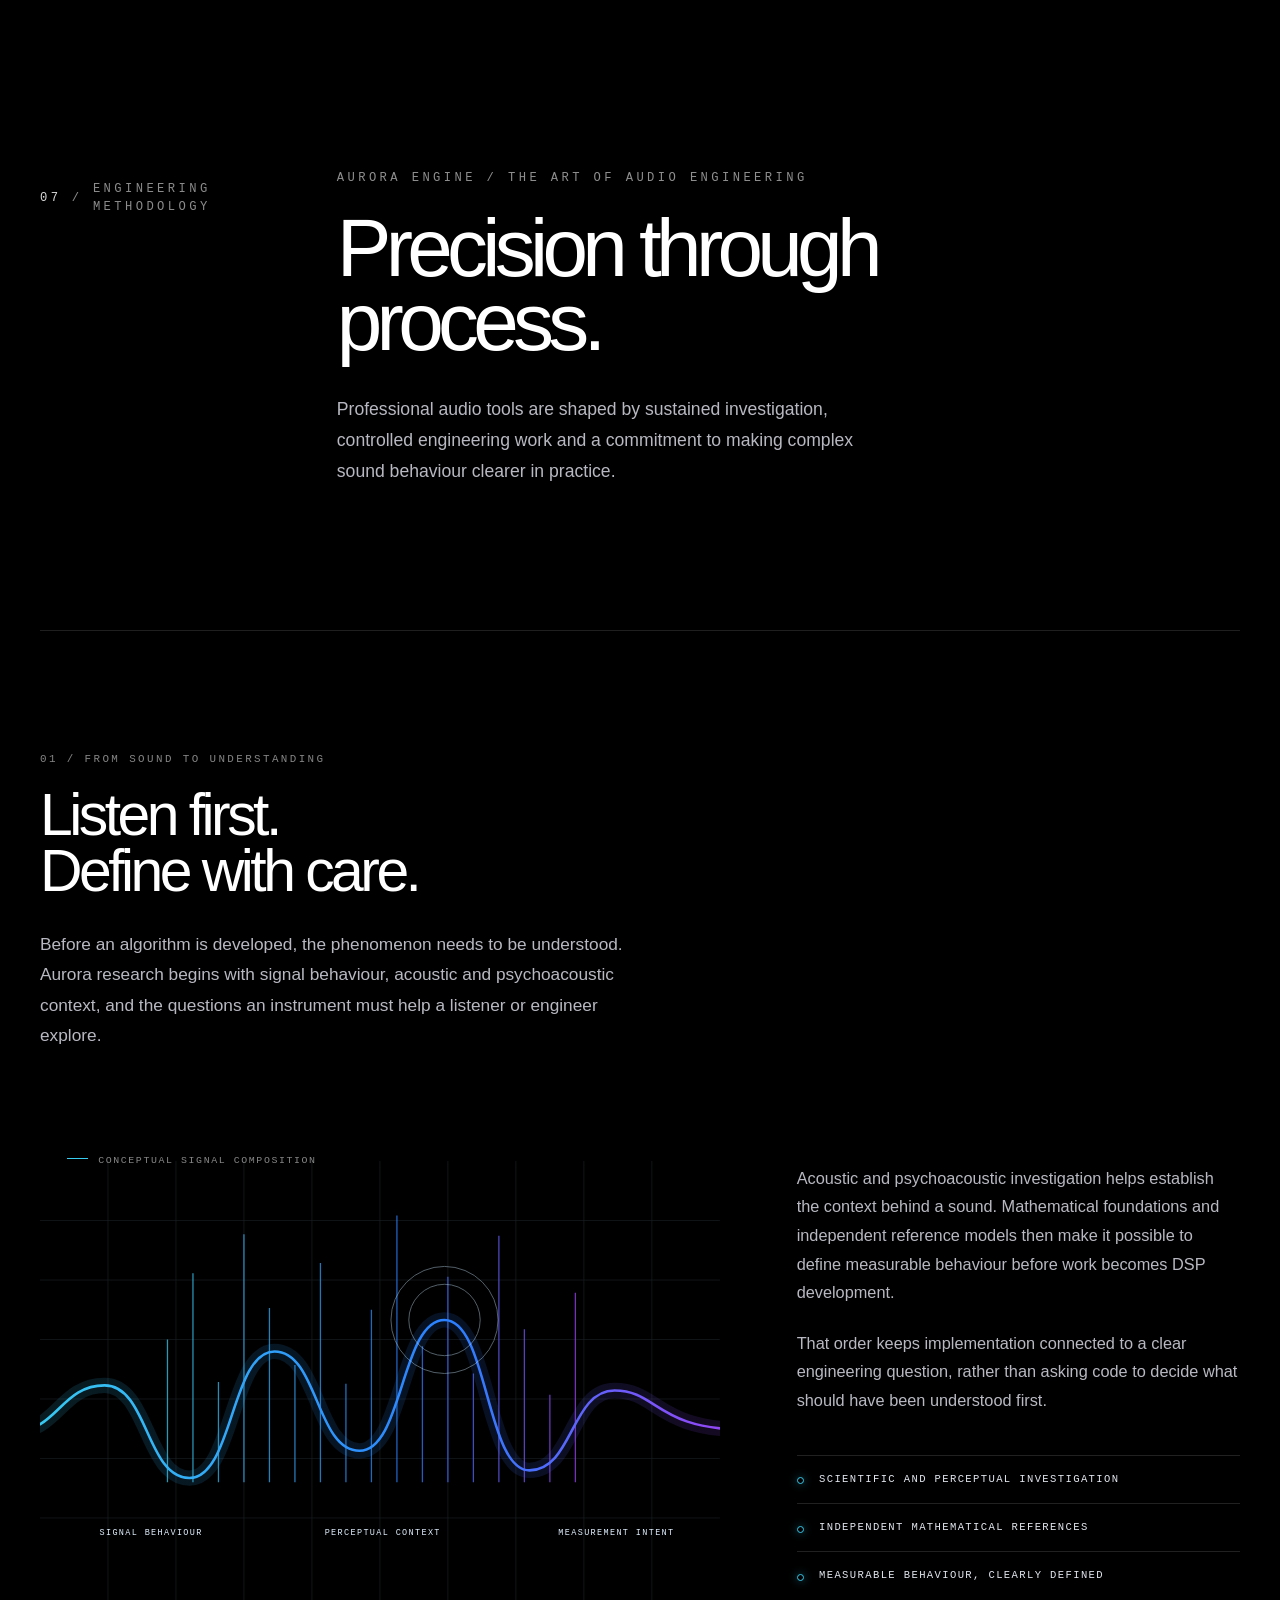
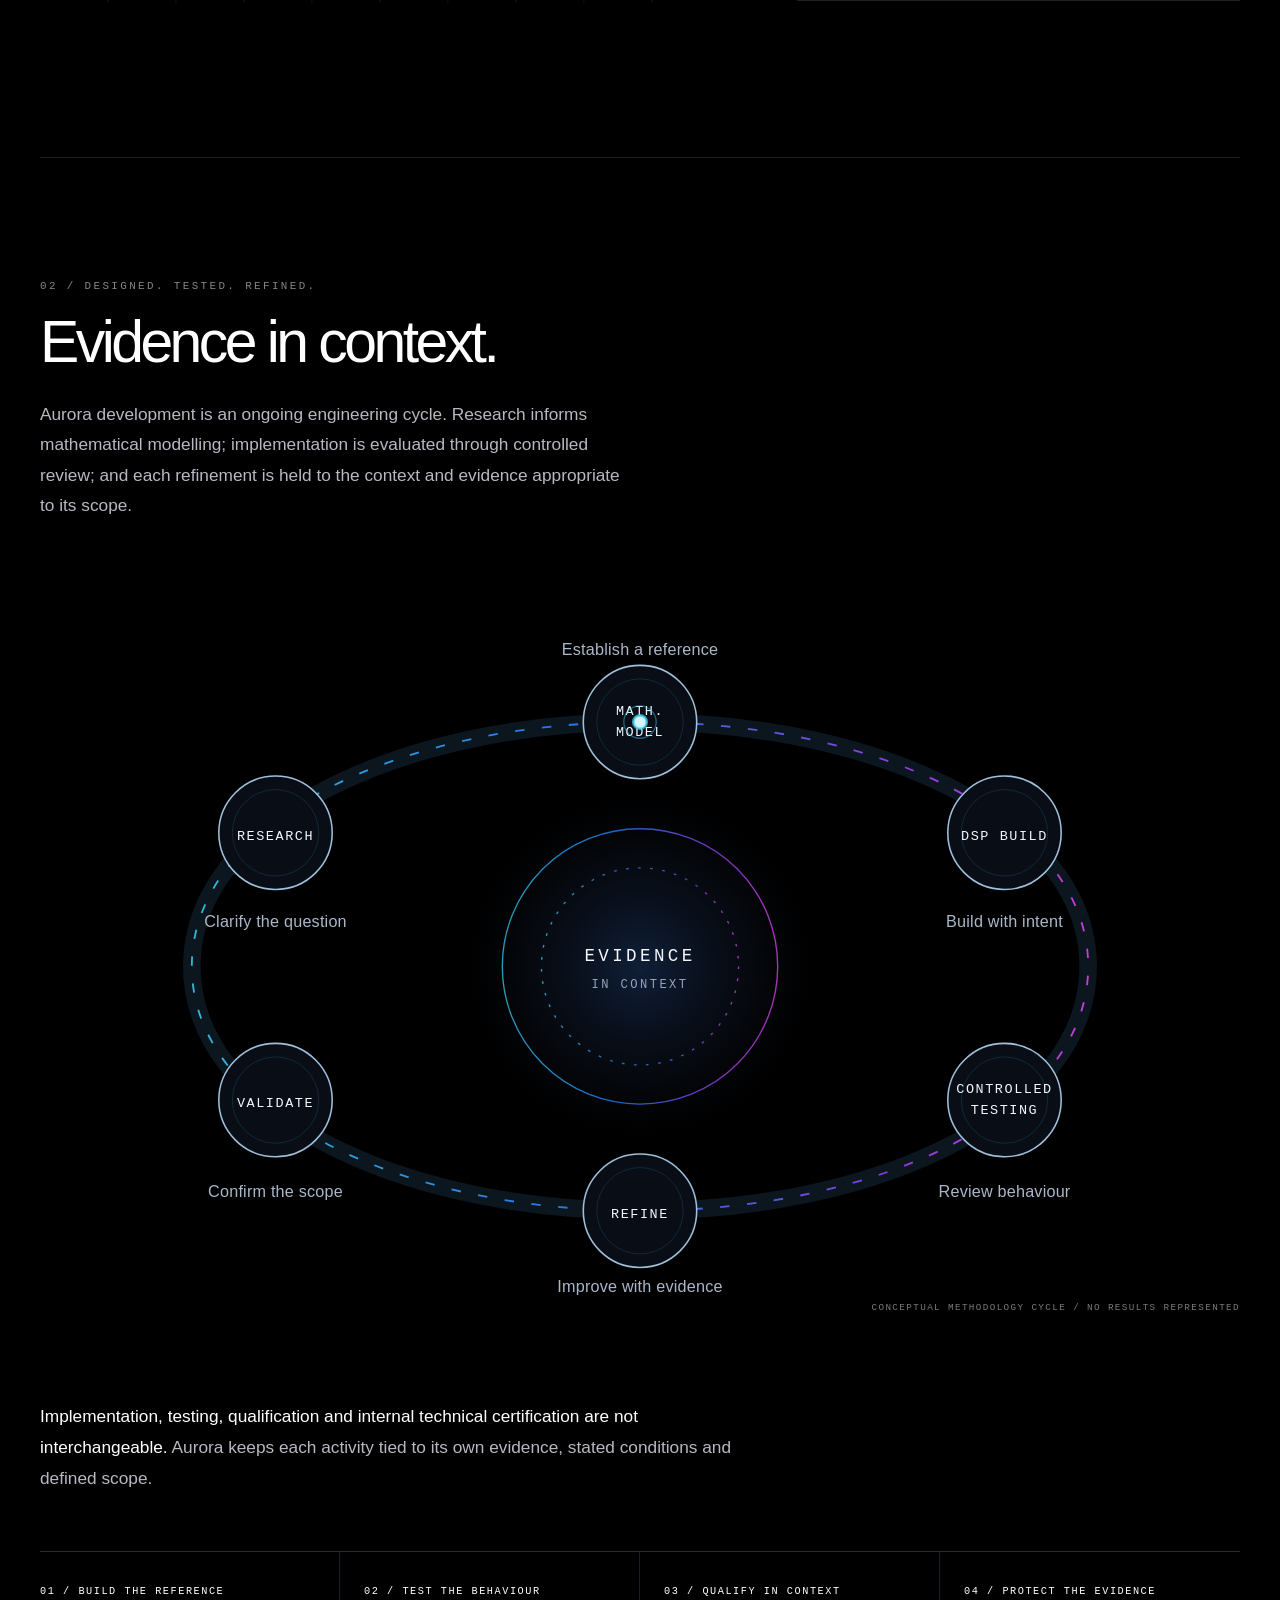
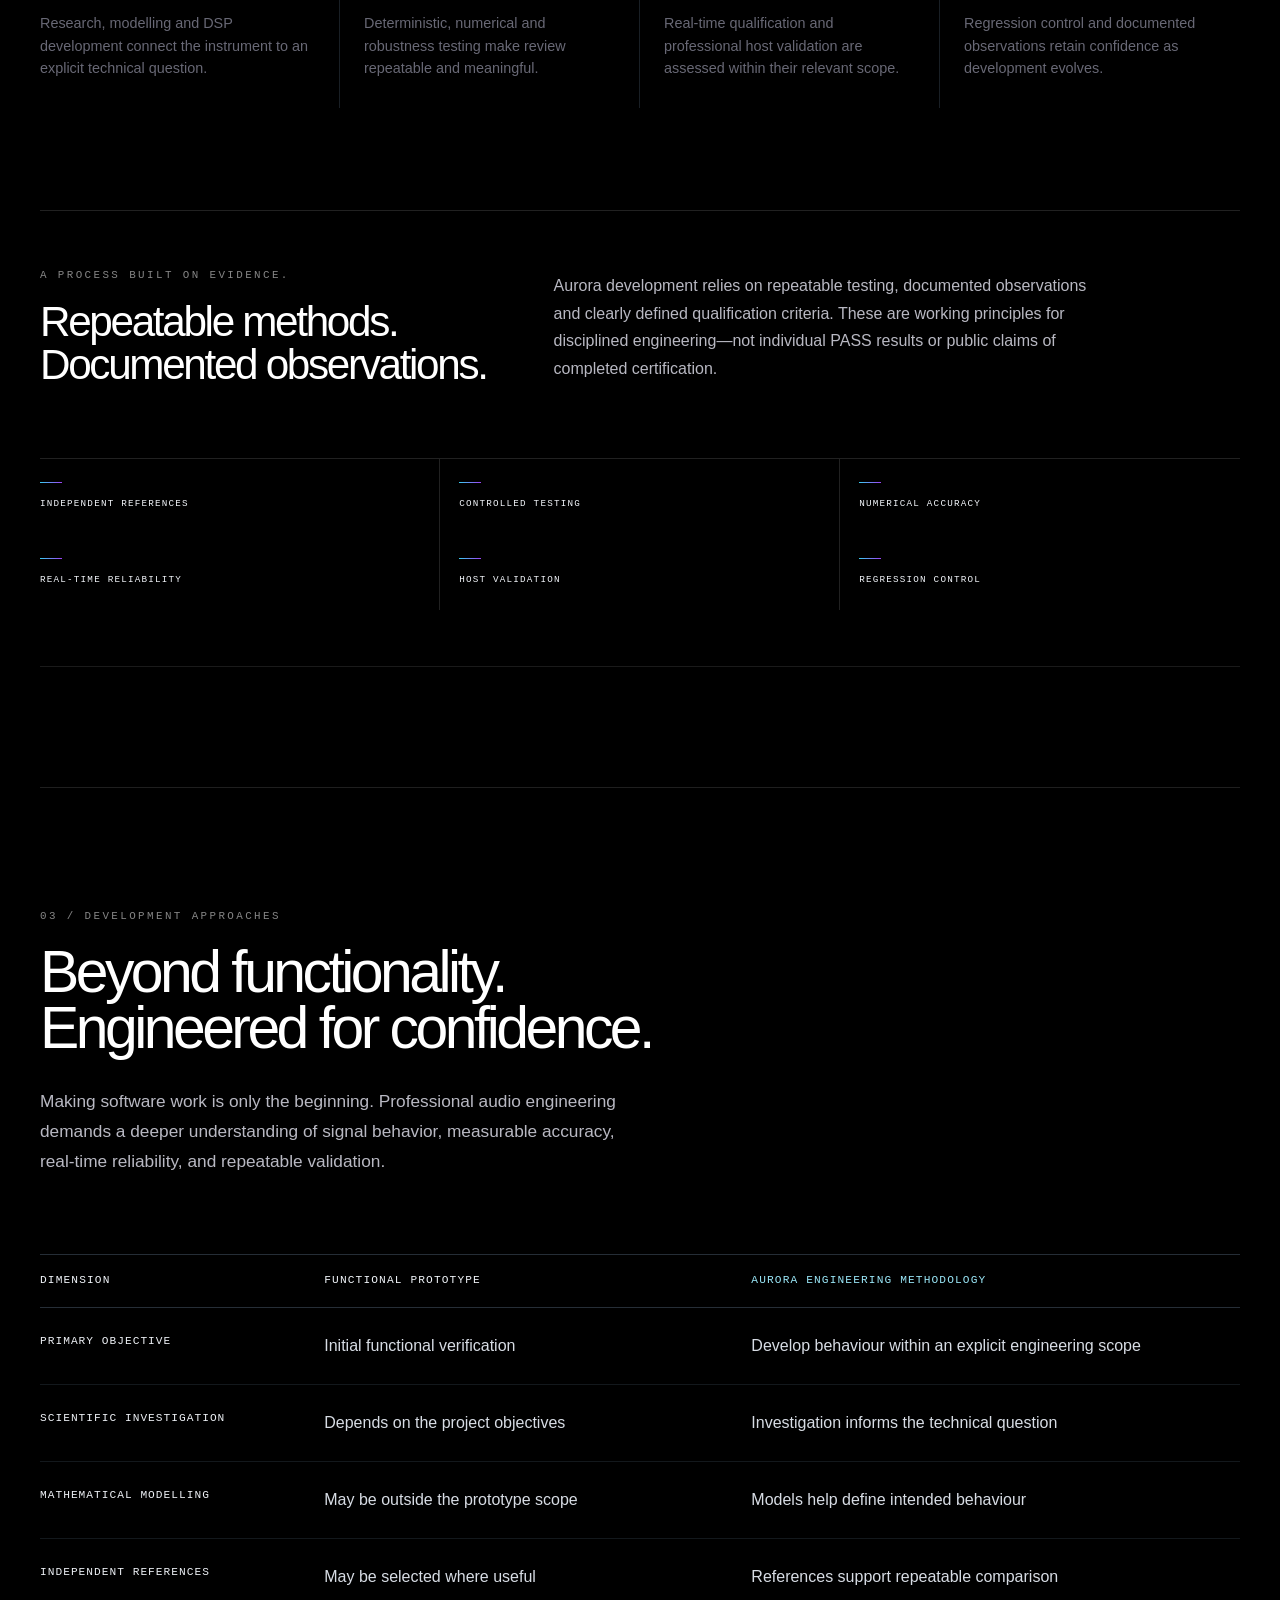
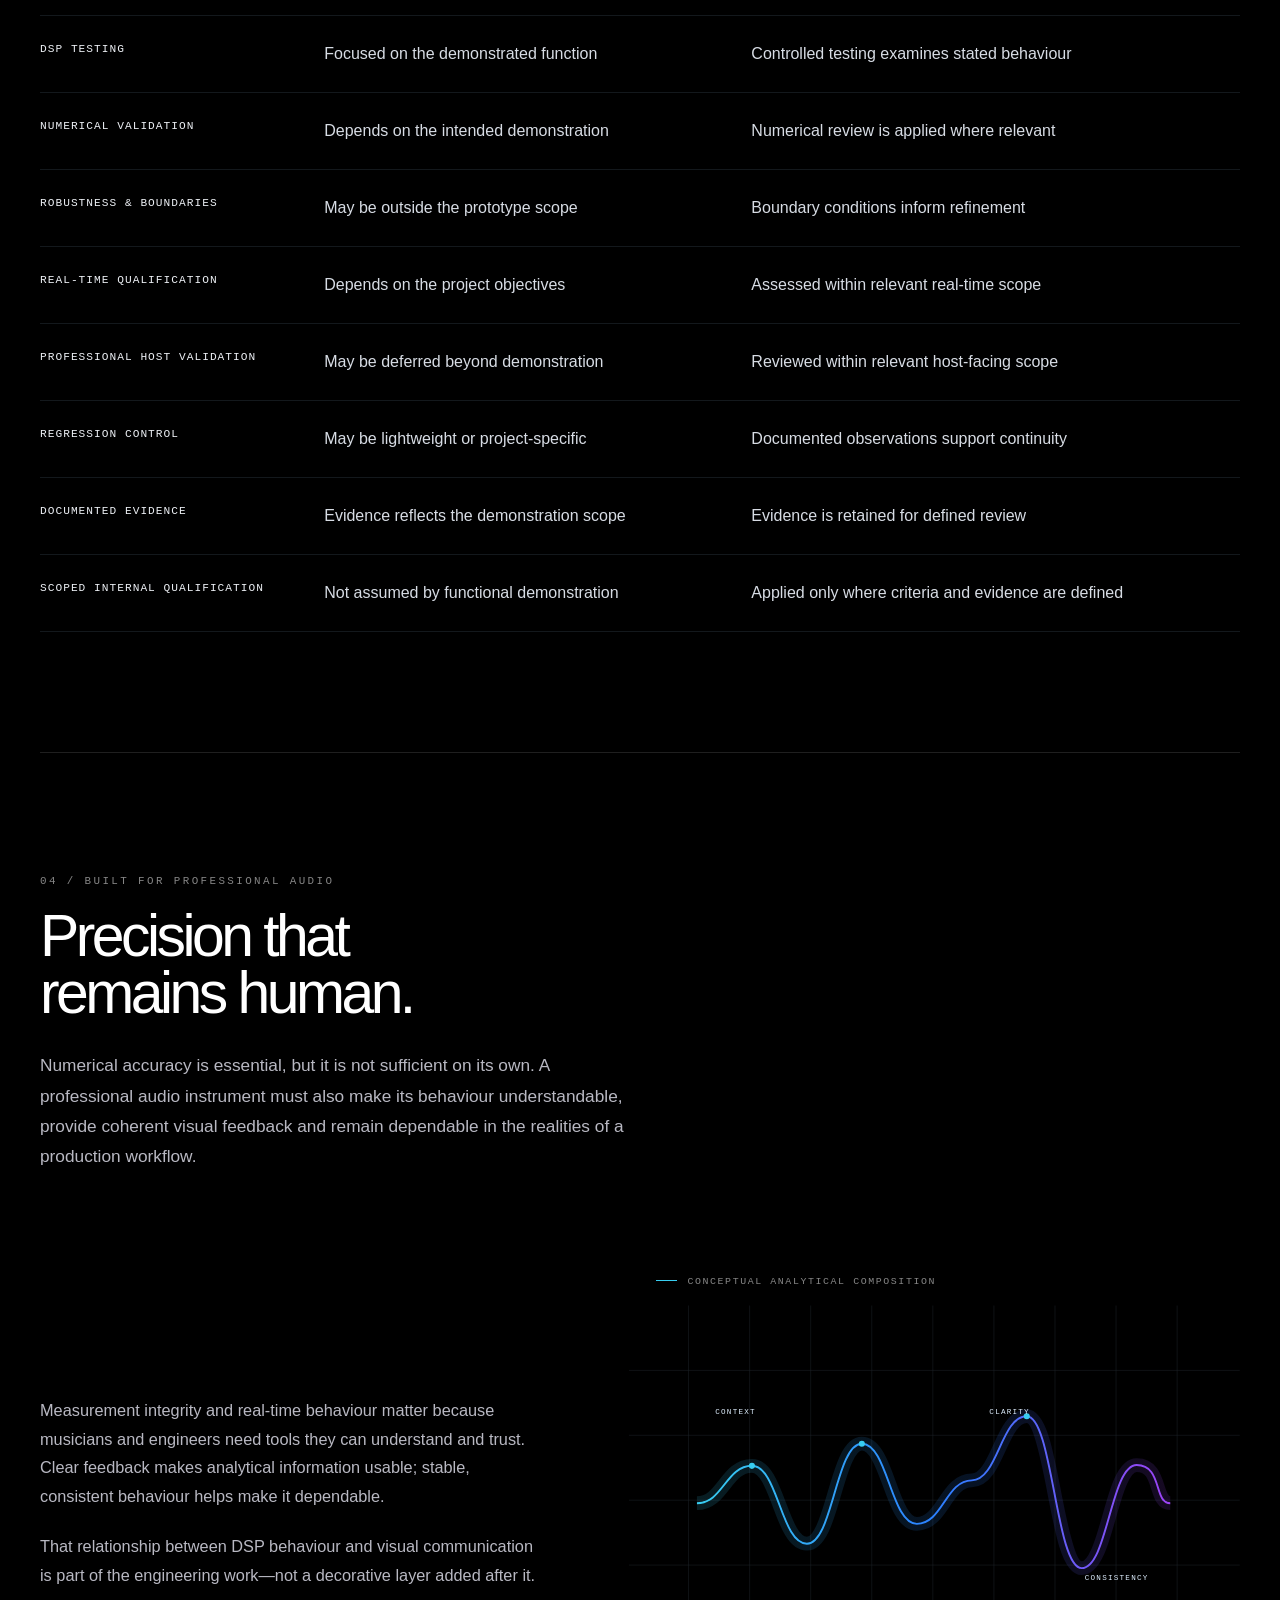
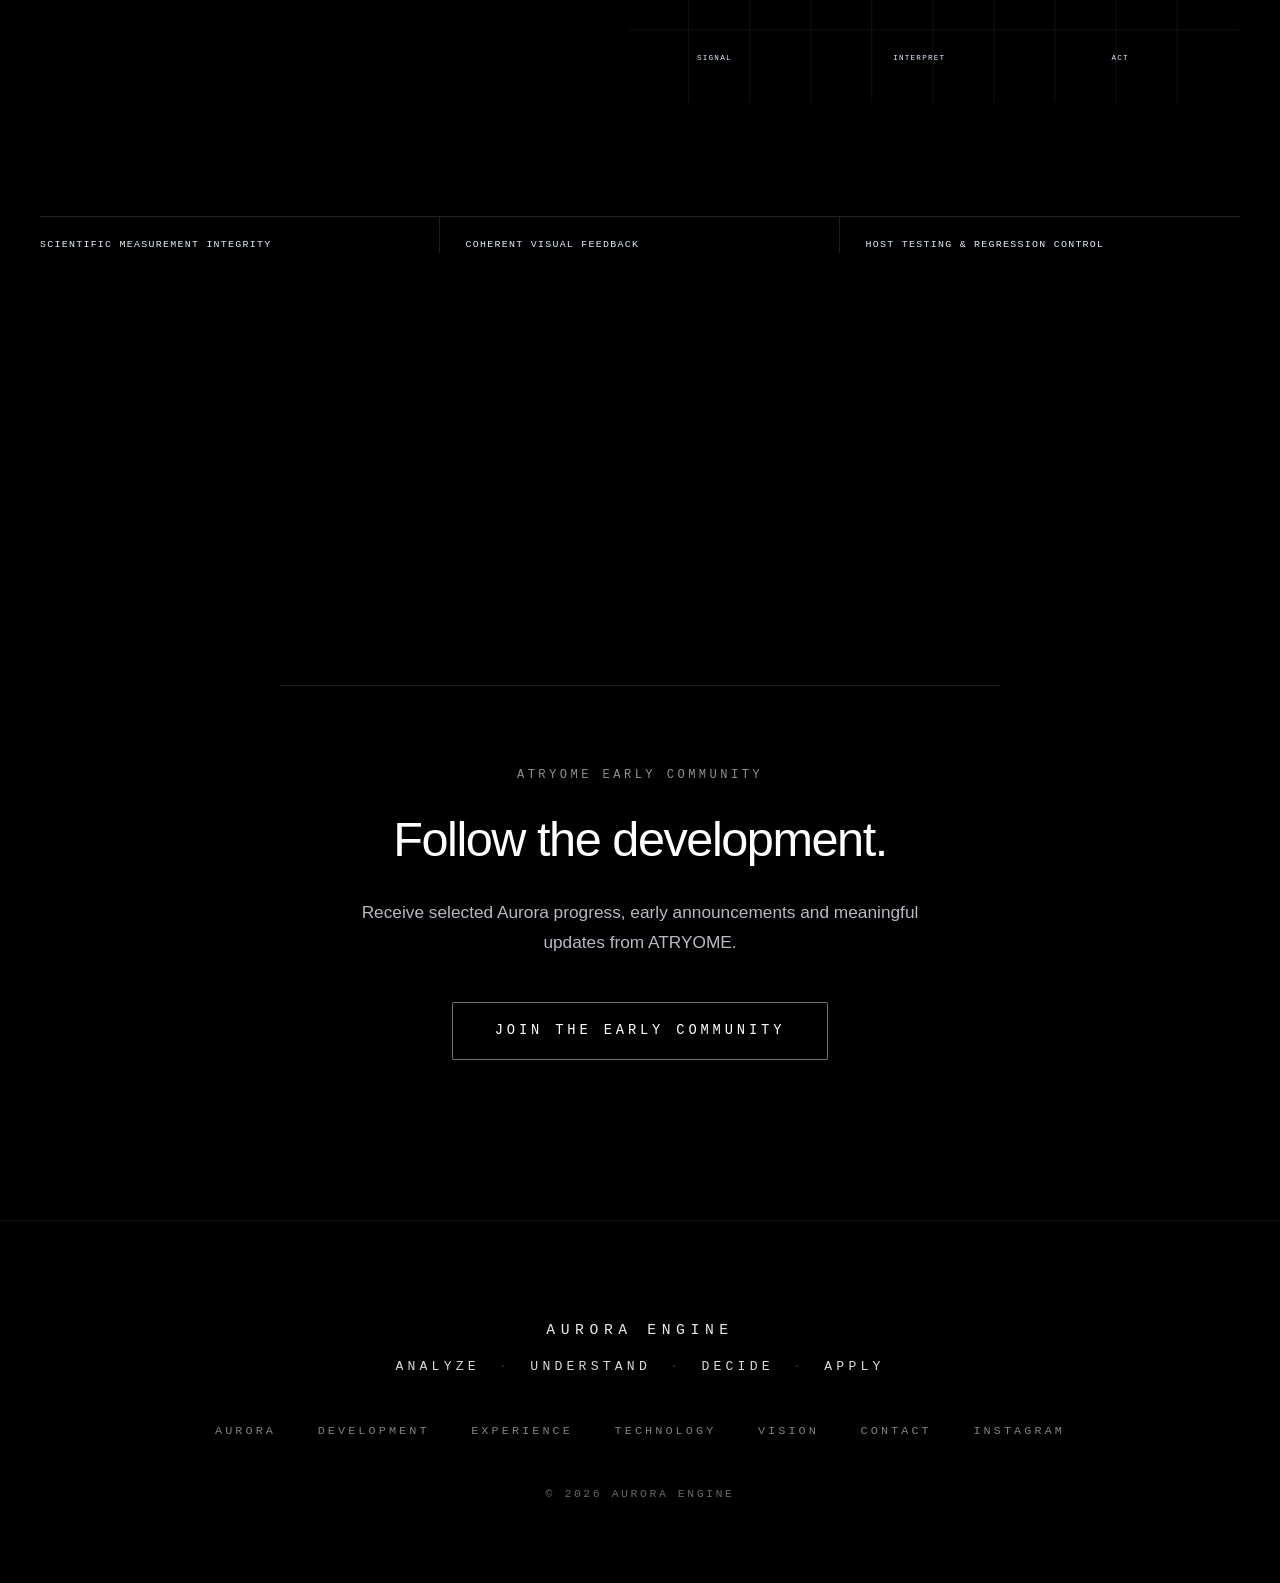
==== commit f1da8b97: "[ATRYOME-WEB-0021/0022] Update development page and progress" ====
--- a/aurora/development/index.html
+++ b/aurora/development/index.html
@@ -80,8 +80,8 @@
         <div class="development-meta"><span>02</span><span>/</span><span>OVERALL DEVELOPMENT</span></div>
         <div class="development-content development-reveal">
           <p class="development-eyebrow">CURRENT OVERALL DEVELOPMENT MATURITY</p>
-          <div class="overall-reading"><h2 id="overall-title">44<span>%</span></h2><p>OCTOBER 2026</p></div>
-          <div class="calibrated-gauge overall-gauge" aria-hidden="true" style="--maturity: 44%;">
+          <div class="overall-reading"><h2 id="overall-title">45<span>%</span></h2><p>OCTOBER 2026</p></div>
+          <div class="calibrated-gauge overall-gauge" aria-hidden="true" style="--maturity: 45%;">
             <span class="gauge-baseline"></span><span class="gauge-trace"></span><span class="gauge-terminal"></span>
             <span class="gauge-tick tick-0"></span><span class="gauge-tick tick-25"></span><span class="gauge-tick tick-50"></span><span class="gauge-tick tick-75"></span><span class="gauge-tick tick-100"></span>
             <span class="gauge-label label-0">0</span><span class="gauge-label label-25">25</span><span class="gauge-label label-50">50</span><span class="gauge-label label-75">75</span><span class="gauge-label label-100">100</span>
@@ -107,19 +107,19 @@
             <article class="development-layer is-active development-reveal">
               <div class="layer-node" aria-hidden="true"></div>
               <div class="layer-heading"><p>02 / ANALYZE</p><h3>ANALYZE</h3><span>ACTIVE</span></div>
-              <div class="layer-measure"><p class="layer-value">88%</p><div class="calibrated-gauge layer-gauge" aria-hidden="true" style="--maturity: 88%;"><span class="gauge-baseline"></span><span class="gauge-trace"></span><span class="gauge-terminal"></span><span class="gauge-tick tick-0"></span><span class="gauge-tick tick-25"></span><span class="gauge-tick tick-50"></span><span class="gauge-tick tick-75"></span><span class="gauge-tick tick-100"></span></div></div>
+              <div class="layer-measure"><p class="layer-value">90%</p><div class="calibrated-gauge layer-gauge" aria-hidden="true" style="--maturity: 90%;"><span class="gauge-baseline"></span><span class="gauge-trace"></span><span class="gauge-terminal"></span><span class="gauge-tick tick-0"></span><span class="gauge-tick tick-25"></span><span class="gauge-tick tick-50"></span><span class="gauge-tick tick-75"></span><span class="gauge-tick tick-100"></span></div></div>
               <p class="layer-description">Measurement, visualization and signal-analysis systems designed to reveal what is happening within sound.</p>
             </article>
             <article class="development-layer development-reveal">
               <div class="layer-node" aria-hidden="true"></div>
               <div class="layer-heading"><p>03 / UNDERSTAND</p><h3>UNDERSTAND</h3><span>EMERGING</span></div>
-              <div class="layer-measure"><p class="layer-value">12%</p><div class="calibrated-gauge layer-gauge" aria-hidden="true" style="--maturity: 12%;"><span class="gauge-baseline"></span><span class="gauge-trace"></span><span class="gauge-terminal"></span><span class="gauge-tick tick-0"></span><span class="gauge-tick tick-25"></span><span class="gauge-tick tick-50"></span><span class="gauge-tick tick-75"></span><span class="gauge-tick tick-100"></span></div></div>
+              <div class="layer-measure"><p class="layer-value">15%</p><div class="calibrated-gauge layer-gauge" aria-hidden="true" style="--maturity: 15%;"><span class="gauge-baseline"></span><span class="gauge-trace"></span><span class="gauge-terminal"></span><span class="gauge-tick tick-0"></span><span class="gauge-tick tick-25"></span><span class="gauge-tick tick-50"></span><span class="gauge-tick tick-75"></span><span class="gauge-tick tick-100"></span></div></div>
               <p class="layer-description">Transforming measured information into meaningful contextual understanding.</p>
             </article>
             <article class="development-layer development-reveal">
               <div class="layer-node" aria-hidden="true"></div>
               <div class="layer-heading"><p>04 / DECIDE</p><h3>DECIDE</h3><span>EARLY</span></div>
-              <div class="layer-measure"><p class="layer-value">6%</p><div class="calibrated-gauge layer-gauge" aria-hidden="true" style="--maturity: 6%;"><span class="gauge-baseline"></span><span class="gauge-trace"></span><span class="gauge-terminal"></span><span class="gauge-tick tick-0"></span><span class="gauge-tick tick-25"></span><span class="gauge-tick tick-50"></span><span class="gauge-tick tick-75"></span><span class="gauge-tick tick-100"></span></div></div>
+              <div class="layer-measure"><p class="layer-value">8%</p><div class="calibrated-gauge layer-gauge" aria-hidden="true" style="--maturity: 8%;"><span class="gauge-baseline"></span><span class="gauge-trace"></span><span class="gauge-terminal"></span><span class="gauge-tick tick-0"></span><span class="gauge-tick tick-25"></span><span class="gauge-tick tick-50"></span><span class="gauge-tick tick-75"></span><span class="gauge-tick tick-100"></span></div></div>
               <p class="layer-description">Developing systems that can support informed and explainable processing decisions.</p>
             </article>
             <article class="development-layer development-reveal">
@@ -139,6 +139,7 @@
 
     <section class="development-section development-log" aria-labelledby="log-title">
       <div class="section-container development-grid"><div class="development-meta"><span>05</span><span>/</span><span>DEVELOPMENT LOG</span></div><div class="development-content"><h2 id="log-title" class="development-section-title development-reveal">A selected public history of Aurora’s evolution.</h2><div class="log-register">
+        <article class="log-entry development-reveal"><p class="log-date">NOVEMBER 2026</p><h3>REFINING THE ANALYSIS ENVIRONMENT</h3><p>Aurora's analysis environment continues to evolve through the refinement of its analytical interfaces and the visual harmonization of its instruments. This work strengthens measurement readability and consistency while preparing the environment for a more integrated modular workflow.</p></article>
         <article class="log-entry development-reveal"><p class="log-date">OCTOBER 2026</p><h3>COMPLETING ANALYSIS</h3><p>Aurora's analysis environment enters its final development stage. Its core observation systems are now established, with work focused on completing the final analysis instrument and preparing the analytical environment for its final consolidation.</p></article>
         <article class="log-entry development-reveal"><p class="log-date">SEPTEMBER 2026</p><h3>CONSOLIDATING ANALYSIS</h3><p>Aurora's analysis environment continues to mature as its individual observation systems converge toward a stable and coherent analytical foundation, preparing the platform for the final stage of ANALYZE development.</p></article>
         <article class="log-entry development-reveal"><p class="log-date">AUGUST 2026</p><h3>EXPANDING ANALYSIS</h3><p>Aurora’s analysis environment expands into a broader set of dedicated observation and visualization systems. Spectral, temporal, phase, spatial and signal-behaviour analysis progressively converge toward a coherent analytical platform.</p></article>
@@ -151,6 +152,35 @@
       <div class="section-container development-grid"><div class="development-meta"><span>06</span><span>/</span><span>WHAT COMES NEXT</span></div><div class="development-content development-reveal"><h2 id="next-title" class="development-section-title">Toward understanding.</h2><div class="development-spectral-rule" aria-hidden="true"></div><p class="development-editorial-copy">As ANALYZE approaches maturity, UNDERSTAND becomes Aurora’s next major architectural focus: turning measured information into meaningful context. Aurora’s other layers will continue evolving in parallel as the platform develops.</p></div></div>
     </section>
 
+    <section class="development-section scientific-engineering" aria-labelledby="science-title">
+      <div class="section-container scientific-layout"><div class="development-meta"><span>07</span><span>/</span><span>ENGINEERING METHODOLOGY</span></div>
+        <div class="scientific-intro development-reveal"><p class="development-eyebrow">AURORA ENGINE / THE ART OF AUDIO ENGINEERING</p><h2 id="science-title">Precision through process.</h2><p>Professional audio tools are shaped by sustained investigation, controlled engineering work and a commitment to making complex sound behaviour clearer in practice.</p></div>
+
+        <article class="scientific-sequence scientific-sequence-sound development-reveal" aria-labelledby="sound-title">
+          <div class="scientific-sequence-head"><p>01 / FROM SOUND TO UNDERSTANDING</p><h3 id="sound-title">Listen first.<br>Define with care.</h3><p>Before an algorithm is developed, the phenomenon needs to be understood. Aurora research begins with signal behaviour, acoustic and psychoacoustic context, and the questions an instrument must help a listener or engineer explore.</p></div>
+          <div class="scientific-sound-layout"><div class="scientific-visual scientific-sound-visual" role="img" aria-label="Animated conceptual waveform and spectral illustration. It does not depict actual Aurora measurements."><span>CONCEPTUAL SIGNAL COMPOSITION</span><svg viewBox="0 0 800 520" aria-hidden="true"><defs><linearGradient id="science-wave" x1="0" x2="1"><stop stop-color="#38cdf0"/><stop offset=".6" stop-color="#2b7fff"/><stop offset="1" stop-color="#9d42f5"/></linearGradient></defs><g class="science-grid"><path d="M0 70H800M0 140H800M0 210H800M0 280H800M0 350H800M0 420H800"/><path d="M80 0V520M160 0V520M240 0V520M320 0V520M400 0V520M480 0V520M560 0V520M640 0V520M720 0V520"/></g><g class="science-spectrum"><path d="M150 378V210M180 378V132M210 378V260M240 378V86M270 378V173M300 378V240M330 378V120M360 378V262M390 378V175M420 378V64M450 378V218M480 378V136M510 378V250M540 378V88M570 378V198M600 378V275M630 378V155"/></g><g class="science-signal-wave"><path d="M-30 318C20 318 25 264 76 264S125 373 176 373S225 224 276 224S325 341 376 341S425 187 476 187S525 364 576 364S625 270 676 270S725 316 830 316"/><path d="M-30 318C20 318 25 264 76 264S125 373 176 373S225 224 276 224S325 341 376 341S425 187 476 187S525 364 576 364S625 270 676 270S725 316 830 316" class="science-wave-glow"/></g><g class="science-marker"><circle cx="476" cy="187" r="42"/><circle cx="476" cy="187" r="63"/></g><g class="science-svg-label"><text x="70" y="440">SIGNAL BEHAVIOUR</text><text x="335" y="440">PERCEPTUAL CONTEXT</text><text x="610" y="440">MEASUREMENT INTENT</text></g></svg></div><div class="scientific-copy"><p>Acoustic and psychoacoustic investigation helps establish the context behind a sound. Mathematical foundations and independent reference models then make it possible to define measurable behaviour before work becomes DSP development.</p><p>That order keeps implementation connected to a clear engineering question, rather than asking code to decide what should have been understood first.</p><ul><li>Scientific and perceptual investigation</li><li>Independent mathematical references</li><li>Measurable behaviour, clearly defined</li></ul></div></div>
+        </article>
+
+        <article class="scientific-sequence scientific-sequence-process development-reveal" aria-labelledby="process-title">
+          <div class="scientific-sequence-head"><p>02 / DESIGNED. TESTED. REFINED.</p><h3 id="process-title">Evidence in context.</h3><p>Aurora development is an ongoing engineering cycle. Research informs mathematical modelling; implementation is evaluated through controlled review; and each refinement is held to the context and evidence appropriate to its scope.</p></div>
+          <div class="scientific-process-visual" role="img" aria-label="Animated conceptual engineering cycle with six stages from research through validation. It illustrates methodology only and has no test or certification result."><svg viewBox="0 0 1120 500" aria-hidden="true"><defs><linearGradient id="science-cycle" x1="0" x2="1"><stop stop-color="#38cdf0"/><stop offset=".45" stop-color="#2b7fff"/><stop offset=".78" stop-color="#9d42f5"/><stop offset="1" stop-color="#e042f5"/></linearGradient><radialGradient id="science-core"><stop stop-color="#162c50" stop-opacity=".7"/><stop offset=".62" stop-color="#0b111c" stop-opacity=".52"/><stop offset="1" stop-color="#06090f" stop-opacity="0"/></radialGradient></defs><path class="science-cycle-shadow" d="M560 69C742 69 892 144 892 250S742 431 560 431S228 356 228 250S378 69 560 69Z"/><path class="science-process-path" d="M560 69C742 69 892 144 892 250S742 431 560 431S228 356 228 250S378 69 560 69Z"/><circle class="science-core-field" cx="560" cy="250" r="130"/><g class="science-refine-ring"><circle cx="560" cy="250" r="102"/><circle cx="560" cy="250" r="73"/></g><g class="science-stage stage-one"><circle cx="290" cy="151" r="42"/><circle cx="290" cy="151" r="32"/><text x="290" y="156">RESEARCH</text></g><g class="science-stage stage-two"><circle cx="560" cy="69" r="42"/><circle cx="560" cy="69" r="32"/><text x="560" y="64">MATH.</text><text x="560" y="79">MODEL</text></g><g class="science-stage stage-three"><circle cx="830" cy="151" r="42"/><circle cx="830" cy="151" r="32"/><text x="830" y="156">DSP BUILD</text></g><g class="science-stage stage-four"><circle cx="830" cy="349" r="42"/><circle cx="830" cy="349" r="32"/><text x="830" y="344">CONTROLLED</text><text x="830" y="359">TESTING</text></g><g class="science-stage stage-five"><circle cx="560" cy="431" r="42"/><circle cx="560" cy="431" r="32"/><text x="560" y="436">REFINE</text></g><g class="science-stage stage-six"><circle cx="290" cy="349" r="42"/><circle cx="290" cy="349" r="32"/><text x="290" y="354">VALIDATE</text></g><g class="science-process-note"><text x="290" y="221">Clarify the question</text><text x="560" y="19">Establish a reference</text><text x="830" y="221">Build with intent</text><text x="830" y="421">Review behaviour</text><text x="560" y="491">Improve with evidence</text><text x="290" y="421">Confirm the scope</text></g><circle class="science-travel-marker" cx="560" cy="69" r="5"/><circle class="science-travel-aura" cx="560" cy="69" r="12"/><text class="science-evidence-label" x="560" y="246">EVIDENCE</text><text class="science-evidence-sub" x="560" y="266">IN CONTEXT</text></svg><ol class="scientific-mobile-process"><li>RESEARCH</li><li>MATHEMATICAL MODEL</li><li>DSP DEVELOPMENT</li><li>CONTROLLED TESTING</li><li>REFINEMENT</li><li>VALIDATION</li></ol><span>CONCEPTUAL METHODOLOGY CYCLE / NO RESULTS REPRESENTED</span></div>
+          <p class="scientific-method-copy"><strong>Implementation, testing, qualification and internal technical certification are not interchangeable.</strong> Aurora keeps each activity tied to its own evidence, stated conditions and defined scope.</p>
+          <div class="scientific-method-details"><div><strong>01 / BUILD THE REFERENCE</strong><p>Research, modelling and DSP development connect the instrument to an explicit technical question.</p></div><div><strong>02 / TEST THE BEHAVIOUR</strong><p>Deterministic, numerical and robustness testing make review repeatable and meaningful.</p></div><div><strong>03 / QUALIFY IN CONTEXT</strong><p>Real-time qualification and professional host validation are assessed within their relevant scope.</p></div><div><strong>04 / PROTECT THE EVIDENCE</strong><p>Regression control and documented observations retain confidence as development evolves.</p></div></div>
+          <aside class="scientific-evidence" aria-labelledby="evidence-title"><div><p>A PROCESS BUILT ON EVIDENCE.</p><h4 id="evidence-title">Repeatable methods.<br>Documented observations.</h4></div><p>Aurora development relies on repeatable testing, documented observations and clearly defined qualification criteria. These are working principles for disciplined engineering—not individual PASS results or public claims of completed certification.</p><div class="scientific-principles"><span>INDEPENDENT REFERENCES</span><span>CONTROLLED TESTING</span><span>NUMERICAL ACCURACY</span><span>REAL-TIME RELIABILITY</span><span>HOST VALIDATION</span><span>REGRESSION CONTROL</span></div></aside>
+        </article>
+
+        <article class="scientific-sequence scientific-sequence-comparison development-reveal" aria-labelledby="comparison-title">
+          <div class="scientific-sequence-head"><p>03 / DEVELOPMENT APPROACHES</p><h3 id="comparison-title">Beyond functionality.<br>Engineered for confidence.</h3><p>Making software work is only the beginning. Professional audio engineering demands a deeper understanding of signal behavior, measurable accuracy, real-time reliability, and repeatable validation.</p></div>
+          <div class="scientific-comparison-list" aria-label="Methodology comparison"><div class="scientific-comparison-head"><span>DIMENSION</span><span>FUNCTIONAL PROTOTYPE</span><span>AURORA ENGINEERING METHODOLOGY</span></div><div><strong>PRIMARY OBJECTIVE</strong><span>Initial functional verification</span><span>Develop behaviour within an explicit engineering scope</span></div><div><strong>SCIENTIFIC INVESTIGATION</strong><span>Depends on the project objectives</span><span>Investigation informs the technical question</span></div><div><strong>MATHEMATICAL MODELLING</strong><span>May be outside the prototype scope</span><span>Models help define intended behaviour</span></div><div><strong>INDEPENDENT REFERENCES</strong><span>May be selected where useful</span><span>References support repeatable comparison</span></div><div><strong>DSP TESTING</strong><span>Focused on the demonstrated function</span><span>Controlled testing examines stated behaviour</span></div><div><strong>NUMERICAL VALIDATION</strong><span>Depends on the intended demonstration</span><span>Numerical review is applied where relevant</span></div><div><strong>ROBUSTNESS &amp; BOUNDARIES</strong><span>May be outside the prototype scope</span><span>Boundary conditions inform refinement</span></div><div><strong>REAL-TIME QUALIFICATION</strong><span>Depends on the project objectives</span><span>Assessed within relevant real-time scope</span></div><div><strong>PROFESSIONAL HOST VALIDATION</strong><span>May be deferred beyond demonstration</span><span>Reviewed within relevant host-facing scope</span></div><div><strong>REGRESSION CONTROL</strong><span>May be lightweight or project-specific</span><span>Documented observations support continuity</span></div><div><strong>DOCUMENTED EVIDENCE</strong><span>Evidence reflects the demonstration scope</span><span>Evidence is retained for defined review</span></div><div><strong>SCOPED INTERNAL QUALIFICATION</strong><span>Not assumed by functional demonstration</span><span>Applied only where criteria and evidence are defined</span></div></div>
+        </article>
+
+        <article class="scientific-sequence scientific-sequence-professional development-reveal" aria-labelledby="professional-title">
+          <div class="scientific-sequence-head"><p>04 / BUILT FOR PROFESSIONAL AUDIO</p><h3 id="professional-title">Precision that<br>remains human.</h3><p>Numerical accuracy is essential, but it is not sufficient on its own. A professional audio instrument must also make its behaviour understandable, provide coherent visual feedback and remain dependable in the realities of a production workflow.</p></div>
+          <div class="scientific-professional-layout"><div class="scientific-copy"><p>Measurement integrity and real-time behaviour matter because musicians and engineers need tools they can understand and trust. Clear feedback makes analytical information usable; stable, consistent behaviour helps make it dependable.</p><p>That relationship between DSP behaviour and visual communication is part of the engineering work—not a decorative layer added after it.</p></div><div class="scientific-visual scientific-instrument" role="img" aria-label="Animated conceptual analytical illustration with waveform and information layers. It is not a product interface or a live Aurora analysis."><span>CONCEPTUAL ANALYTICAL COMPOSITION</span><svg viewBox="0 0 800 520" aria-hidden="true"><defs><linearGradient id="science-instrument" x1="0" x2="1"><stop stop-color="#38cdf0"/><stop offset=".5" stop-color="#2b7fff"/><stop offset="1" stop-color="#9d42f5"/></linearGradient></defs><g class="science-instrument-grid"><path d="M78 0V520M158 0V520M238 0V520M318 0V520M398 0V520M478 0V520M558 0V520M638 0V520M718 0V520"/><path d="M0 85H800M0 170H800M0 255H800M0 340H800M0 425H800"/></g><path d="M89 174H709M89 247H709M89 320H709M172 108V388M296 108V388M420 108V388M544 108V388M668 108V388"/><g class="science-instrument-wave"><path d="M89 259C123 259 127 210 161 210S199 312 233 312S271 181 305 181S343 286 377 286S415 229 449 229S487 145 521 145S559 344 593 344S631 209 665 209S687 259 709 259"/><path d="M89 259C123 259 127 210 161 210S199 312 233 312S271 181 305 181S343 286 377 286S415 229 449 229S487 145 521 145S559 344 593 344S631 209 665 209S687 259 709 259" class="science-wave-glow"/></g><g class="science-instrument-pulse"><circle cx="161" cy="210" r="4"/><circle cx="305" cy="181" r="4"/><circle cx="521" cy="145" r="4"/></g><g class="science-svg-label"><text x="113" y="142">CONTEXT</text><text x="472" y="142">CLARITY</text><text x="597" y="360">CONSISTENCY</text><text x="89" y="465">SIGNAL</text><text x="346" y="465">INTERPRET</text><text x="632" y="465">ACT</text></g></svg></div></div><ul class="scientific-professional-principles"><li>SCIENTIFIC MEASUREMENT INTEGRITY</li><li>COHERENT VISUAL FEEDBACK</li><li>HOST TESTING &amp; REGRESSION CONTROL</li></ul>
+        </article>
+      </div>
+    </section>
+
     <section class="development-community" aria-labelledby="community-title"><div class="section-container"><div class="development-community-inner"><p class="development-eyebrow">ATRYOME EARLY COMMUNITY</p><h2 id="community-title">Follow the development.</h2><p>Receive selected Aurora progress, early announcements and meaningful updates from ATRYOME.</p><a href="../../#community" class="aurora-control-primary"><span class="control-text">JOIN THE EARLY COMMUNITY</span><span class="control-border-pulse" aria-hidden="true"></span></a></div></div></section>
   </main>
 
--- a/css/style.css
+++ b/css/style.css
@@ -3426,6 +3426,106 @@
 .development-community h2 { margin: 1.2rem 0 1.4rem; font-size: clamp(2.1rem, 3.8vw, 3.25rem); font-weight: 300; letter-spacing: -.03em; }
 .development-community p:not(.development-eyebrow) { max-width: 580px; margin: 0 auto; font-size: 1.08rem; line-height: 1.7; color: var(--color-text-silver); }
 .development-community .aurora-control-primary { margin-top: 2.8rem; }
+
+/* --------------------------------------------------------------------------
+   18. AURORA DEVELOPMENT — SCIENTIFIC ENGINEERING METHODOLOGY
+   Scoped to the Development page; conceptual illustrations only.
+   -------------------------------------------------------------------------- */
+.scientific-engineering { padding-top: 11rem; padding-bottom: 11rem; }
+.scientific-layout { display: grid; grid-template-columns: 220px minmax(0, 1fr); column-gap: clamp(3rem, 6vw, 6rem); align-items: start; }
+.scientific-layout > .development-meta { grid-column: 1; grid-row: 1; }
+.scientific-intro { grid-column: 2; max-width: 900px; margin-bottom: 9rem; }
+.scientific-sequence { grid-column: 1 / -1; }
+.scientific-intro h2 { max-width: 820px; margin: 1.5rem 0 0; font-size: clamp(3.1rem, 6.4vw, 6.5rem); font-weight: 300; letter-spacing: -.07em; line-height: .9; color: #fff; }
+.scientific-intro > p:last-child { max-width: 560px; margin: 2.2rem 0 0; color: var(--color-text-silver); font-size: 1.1rem; font-weight: 300; line-height: 1.75; }
+.scientific-sequence { padding: 7.5rem 0; border-top: 1px solid rgba(255,255,255,.12); }
+.scientific-sequence-head { max-width: 770px; margin-bottom: 4.8rem; }
+.scientific-sequence-head > p:first-child,
+.scientific-evidence > div > p { margin: 0; color: rgba(255,255,255,.52); font-family: var(--font-family-code); font-size: .68rem; letter-spacing: .22em; line-height: 1.5; text-transform: uppercase; }
+.scientific-sequence h3 { max-width: 720px; margin: 1.2rem 0 0; color: #fff; font-size: clamp(2.25rem, 4.6vw, 4.8rem); font-weight: 300; letter-spacing: -.06em; line-height: .96; }
+.scientific-sequence-head > p:last-child { max-width: 590px; margin: 1.8rem 0 0; color: var(--color-text-silver); font-size: 1.08rem; font-weight: 300; line-height: 1.76; }
+.scientific-sound-layout { display: grid; grid-template-columns: minmax(0, 1.15fr) minmax(300px, .75fr); gap: clamp(3rem, 6vw, 5.4rem); align-items: center; }
+.scientific-visual { position: relative; min-height: 510px; overflow: visible; background: transparent; }
+.scientific-instrument { background: transparent; }
+.scientific-visual > span { position: absolute; z-index: 2; top: 1.65rem; left: 1.7rem; color: rgba(255,255,255,.53); font-family: var(--font-family-code); font-size: .62rem; letter-spacing: .16em; text-transform: uppercase; }
+.scientific-visual > span::before { content: ''; display: inline-block; width: 21px; height: 1px; margin: -2px 10px 0 0; vertical-align: middle; background: #38cdf0; }
+.scientific-visual svg { position: absolute; inset: 0; width: 100%; height: 100%; }
+.science-grid, .science-instrument-grid { fill: none; stroke: #9ab9d7; stroke-width: .7; opacity: .18; }
+.science-spectrum { stroke: url(#science-wave); stroke-width: 1.5; opacity: .75; transform-box: fill-box; transform-origin: center bottom; animation: scientificSpectrum 6s ease-in-out infinite alternate; }
+.science-signal-wave path:first-child, .science-instrument-wave path:first-child { fill: none; stroke: url(#science-wave); stroke-width: 3; }
+.science-instrument-wave path:first-child { stroke: url(#science-instrument); stroke-width: 2.5; }
+.science-wave-glow { fill: none; stroke: url(#science-wave); stroke-width: 18; opacity: .14; }
+.science-instrument .science-wave-glow { stroke: url(#science-instrument); stroke-width: 17; }
+.science-signal-wave, .science-instrument-wave { transform-box: fill-box; transform-origin: center; animation: scientificWaveDrift 7.4s ease-in-out infinite alternate; }
+.science-marker { fill: none; stroke: #cbeaff; opacity: .48; transform-box: fill-box; transform-origin: center; animation: scientificMarker 5s ease-in-out infinite; }
+.science-svg-label { fill: #dfefff; font-family: var(--font-family-code); font-size: 10px; letter-spacing: 1.6px; }
+.scientific-copy { max-width: 490px; }
+.scientific-copy > p { margin: 0 0 1.35rem; color: var(--color-text-silver); font-size: 1.02rem; font-weight: 300; line-height: 1.76; }
+.scientific-copy ul { margin: 2.5rem 0 0; padding: 0; list-style: none; border-top: 1px solid rgba(255,255,255,.13); }
+.scientific-copy li { position: relative; padding: 1rem 0 1rem 1.4rem; border-bottom: 1px solid rgba(255,255,255,.13); color: #e1e5ed; font-family: var(--font-family-code); font-size: .66rem; letter-spacing: .13em; line-height: 1.45; text-transform: uppercase; }
+.scientific-copy li::before { content: ''; position: absolute; top: 1.34rem; left: 0; width: 7px; height: 7px; border: 1px solid #38cdf0; border-radius: 50%; box-shadow: 0 0 9px rgba(56,205,240,.4); }
+.scientific-process-visual { position: relative; min-height: 600px; padding: 3rem 0; overflow: visible; background: transparent; }
+.scientific-process-visual svg { display: block; width: 120%; height: auto; margin-left: -10%; transform: scale(1.05); transform-origin: center; }
+.scientific-mobile-process { display: none; }
+.science-cycle-shadow { fill: none; stroke: rgba(88,154,219,.14); stroke-width: 13; }
+.science-process-path { fill: none; stroke: url(#science-cycle); stroke-width: 1.35; stroke-dasharray: 7 13; opacity: .88; animation: scientificTrace 13s linear infinite; }
+.science-core-field { fill: url(#science-core); }
+.science-stage { fill: #080d16; stroke: rgba(181,218,249,.88); stroke-width: 1.15; transform-box: fill-box; transform-origin: center; animation: scientificStage 12s ease-in-out infinite; }
+.science-stage circle:last-of-type { fill: none; stroke: rgba(56,205,240,.16); stroke-width: .7; }
+.science-stage text { fill: #eff8ff; stroke: none; font-family: var(--font-family-code); font-size: 10px; font-weight: 500; letter-spacing: 1.15px; text-anchor: middle; }
+.stage-two { animation-delay: 1.4s; }.stage-three { animation-delay: 2.8s; }.stage-four { animation-delay: 4.2s; }.stage-five { animation-delay: 5.6s; }.stage-six { animation-delay: 7s; }
+.science-process-note { fill: #aab7c9; font-family: var(--font-family-main); font-size: 12px; font-weight: 300; letter-spacing: .15px; text-anchor: middle; }
+.science-refine-ring { fill: none; stroke: url(#science-cycle); stroke-width: 1; opacity: .75; transform-origin: 560px 250px; animation: scientificSpin 24s linear infinite; }
+.science-refine-ring circle:last-child { stroke-dasharray: 2 7; }
+.science-evidence-label { fill: #f5f7fb; font-family: var(--font-family-code); font-size: 13px; letter-spacing: 2.5px; text-anchor: middle; }
+.science-evidence-sub { fill: #94a4bd; font-family: var(--font-family-code); font-size: 9px; letter-spacing: 1.8px; text-anchor: middle; }
+.science-travel-marker { fill: #d5f6ff; stroke: rgba(56,205,240,.7); stroke-width: 2; transform-box: fill-box; transform-origin: center; animation: scientificTravel 13s linear infinite; }
+.science-travel-aura { fill: none; stroke: rgba(56,205,240,.45); stroke-width: 1; transform-box: fill-box; transform-origin: center; animation: scientificTravel 13s linear infinite, scientificAura 2.4s ease-in-out infinite; }
+.scientific-process-visual > span { display: block; margin-top: .85rem; color: rgba(255,255,255,.48); font-family: var(--font-family-code); font-size: .58rem; letter-spacing: .15em; line-height: 1.4; text-align: right; text-transform: uppercase; }
+.scientific-method-copy { max-width: 700px; margin: 2.4rem 0 0; color: var(--color-text-silver); font-size: 1.08rem; font-weight: 300; line-height: 1.78; }
+.scientific-method-copy strong { color: #fff; font-weight: 400; }
+.scientific-method-details { display: grid; grid-template-columns: repeat(4, 1fr); margin-top: 3.6rem; border-top: 1px solid rgba(158,194,231,.22); }
+.scientific-method-details div { min-height: 156px; padding: 1.55rem 1.5rem 1.3rem; border-right: 1px solid rgba(158,194,231,.16); }
+.scientific-method-details div:first-child { padding-left: 0; }
+.scientific-method-details div:last-child { border-right: 0; padding-right: 0; }
+.scientific-method-details strong { color: #fff; font-family: var(--font-family-code); font-size: .64rem; font-weight: 500; letter-spacing: .15em; line-height: 1.4; text-transform: uppercase; }
+.scientific-method-details p { margin: .7rem 0 0; color: var(--color-text-muted); font-size: .9rem; line-height: 1.58; }
+.scientific-evidence { display: grid; grid-template-columns: .8fr 1.2fr; gap: 3.5rem; margin-top: 6.4rem; padding: 3.5rem 0; border-top: 1px solid rgba(255,255,255,.13); border-bottom: 1px solid rgba(255,255,255,.1); }
+.scientific-evidence > * { position: relative; z-index: 1; }
+.scientific-evidence h4 { margin: 1rem 0 0; color: #fff; font-size: clamp(1.9rem, 3.3vw, 3.5rem); font-weight: 300; letter-spacing: -.055em; line-height: 1.02; }
+.scientific-evidence > p { max-width: 560px; margin: .3rem 0 0; color: var(--color-text-silver); font-size: 1rem; font-weight: 300; line-height: 1.72; }
+.scientific-principles { grid-column: 1 / -1; display: grid; grid-template-columns: repeat(3, 1fr); margin-top: 1rem; border-top: 1px solid rgba(255,255,255,.13); }
+.scientific-principles span { min-height: 0; padding: 1.45rem 1.2rem; border-right: 1px solid rgba(255,255,255,.13); color: #f2f5fa; font-family: var(--font-family-code); font-size: .58rem; font-weight: 500; letter-spacing: .13em; line-height: 1.5; }
+.scientific-principles span:first-child, .scientific-principles span:nth-child(4) { padding-left: 0; }
+.scientific-principles span:nth-child(3), .scientific-principles span:last-child { border-right: 0; padding-right: 0; }
+.scientific-principles span::before { content: ''; display: block; width: 22px; height: 1px; margin-bottom: .9rem; background: linear-gradient(90deg, #38cdf0, #9d42f5); }
+.scientific-professional-layout { display: grid; grid-template-columns: minmax(0, .9fr) minmax(0, 1.1fr); gap: clamp(4rem, 7vw, 8rem); align-items: center; }
+.scientific-professional-layout .scientific-copy { max-width: 560px; }
+.scientific-professional-principles { display: grid; grid-template-columns: repeat(3, 1fr); gap: 0; margin: 3.6rem 0 0; padding: 0; list-style: none; border-top: 1px solid rgba(158,194,231,.2); }
+.scientific-professional-principles li { padding: 1.25rem 1.6rem 0; border-right: 1px solid rgba(158,194,231,.16); color: #e4edf8; font-family: var(--font-family-code); font-size: .62rem; letter-spacing: .13em; line-height: 1.55; }
+.scientific-professional-principles li:first-child { padding-left: 0; }.scientific-professional-principles li:last-child { padding-right: 0; border-right: 0; }
+.scientific-comparison-list { border-top: 1px solid rgba(158,194,231,.23); }
+.scientific-comparison-list > div { display: grid; grid-template-columns: minmax(185px, .62fr) minmax(245px, 1fr) minmax(300px, 1.3fr); gap: clamp(2rem, 4vw, 4.5rem); padding: 1.55rem 0; border-bottom: 1px solid rgba(158,194,231,.12); }
+.scientific-comparison-list span { color: #d7dce4; font-size: 1rem; font-weight: 400; line-height: 1.65; }
+.scientific-comparison-list strong { color: #edf0f5; font-family: var(--font-family-code); font-size: .7rem; font-weight: 500; letter-spacing: .09em; line-height: 1.55; text-transform: uppercase; }
+.scientific-comparison-head span { color: #f1f5fa; font-family: var(--font-family-code); font-size: .7rem; font-weight: 500; letter-spacing: .1em; line-height: 1.55; text-transform: uppercase; }
+.scientific-comparison-list .scientific-comparison-head { padding: 1.1rem 0; border-bottom-color: rgba(158,194,231,.24); }
+.scientific-comparison-list .scientific-comparison-head span:last-child { color: #9ae7f8; }
+.scientific-comparison-list > div:not(.scientific-comparison-head) span:last-child { color: #d7dce4; }
+.science-instrument-grid { transform-box: fill-box; transform-origin: center; animation: scientificGuide 8s ease-in-out infinite alternate; }
+.science-instrument rect, .science-instrument > svg > path { fill: none; stroke: rgba(255,255,255,.15); }
+.science-instrument-pulse { fill: #38cdf0; transform-box: fill-box; transform-origin: center; animation: scientificPulse 5.4s ease-in-out infinite; }
+@keyframes scientificWaveDrift { to { transform: translateY(-9px); } }
+@keyframes scientificMarker { 0%,100% { opacity: .58; } 50% { opacity: 1; } }
+@keyframes scientificSpectrum { 0% { transform: scaleY(.84); opacity: .5; } 100% { transform: scaleY(1.08); opacity: .88; } }
+@keyframes scientificTrace { to { stroke-dashoffset: -180; } }
+@keyframes scientificStage { 0%,58%,100% { opacity: .6; transform: scale(1); } 12%,24% { opacity: 1; transform: scale(1.045); } }
+@keyframes scientificSpin { to { transform: rotate(360deg); } }
+@keyframes scientificAura { 0%,100% { opacity: .3; transform: scale(.8); } 50% { opacity: .85; transform: scale(1.22); } }
+@keyframes scientificTravel { 0%,100% { transform: translate(0,0); } 16.66% { transform: translate(270px,82px); } 33.33% { transform: translate(270px,280px); } 50% { transform: translate(0,362px); } 66.66% { transform: translate(-270px,280px); } 83.33% { transform: translate(-270px,82px); } }
+@keyframes scientificComparisonFlow { to { stroke-dashoffset: -180; } }
+@keyframes scientificPulse { 0%,100% { opacity: .38; transform: scale(.96); } 50% { opacity: .9; transform: scale(1.04); } }
+@keyframes scientificGuide { to { transform: translateX(10px); opacity: .55; } }
 
 body.is-loaded .development-section:not(.is-in-view) .development-reveal {
   opacity: 0;
@@ -3525,3 +3625,84 @@
   letter-spacing: 0.24em;
   color: rgba(255, 255, 255, 0.52);
 }
+
+@media (max-width: 1023px) {
+  .scientific-engineering { padding-top: 8rem; padding-bottom: 8rem; }
+  .scientific-layout { grid-template-columns: 1fr; gap: 2.5rem; }
+  .scientific-layout > .development-meta,
+  .scientific-intro,
+  .scientific-sequence { grid-column: 1; }
+  .scientific-sound-layout,
+  .scientific-professional-layout { grid-template-columns: 1fr; }
+  .scientific-professional-layout .scientific-copy { padding-left: 0; order: 2; }
+  .scientific-professional-layout .scientific-instrument { order: 1; }
+  .scientific-method-details { grid-template-columns: repeat(2, 1fr); }
+  .scientific-evidence { grid-template-columns: 1fr; gap: 1.5rem; }
+}
+
+@media (max-width: 767px) {
+  .scientific-engineering { padding-top: 6rem; padding-bottom: 6rem; }
+  .scientific-intro { margin-bottom: 5.5rem; }
+  .scientific-intro h2 { font-size: clamp(3rem, 15vw, 4.6rem); }
+  .scientific-intro > p:last-child,
+  .scientific-sequence-head > p:last-child { font-size: 1rem; }
+  .scientific-sequence { padding: 5.7rem 0; }
+  .scientific-sequence-head { margin-bottom: 2.8rem; }
+  .scientific-sequence h3 { font-size: 2.35rem; }
+  .scientific-visual { min-height: 380px; }
+  .scientific-visual > span { top: 1.15rem; left: 1.15rem; font-size: .5rem; }
+  .scientific-sound-layout,
+  .scientific-professional-layout { gap: 2.4rem; }
+  .scientific-copy > p { font-size: .98rem; }
+  .scientific-copy li { font-size: .58rem; letter-spacing: .1em; }
+  .scientific-professional-principles { grid-template-columns: 1fr; margin-top: 2.5rem; }
+  .scientific-professional-principles li { padding: 1rem 0; border-right: 0; border-bottom: 1px solid rgba(158,194,231,.14); }
+  .scientific-comparison-list .scientific-comparison-head { display: none; }
+  .scientific-comparison-list > div { grid-template-columns: 1fr; gap: .55rem; padding: 1.55rem 0; }
+  .scientific-comparison-list strong { margin-bottom: .2rem; }
+  .scientific-comparison-list span { font-size: 1rem; line-height: 1.65; }
+  .scientific-comparison-list > div:not(.scientific-comparison-head) span { display: grid; gap: .25rem; }
+  .scientific-comparison-list > div:not(.scientific-comparison-head) span::before { color: #bfc7d0; font-family: var(--font-family-code); font-size: .61rem; font-weight: 500; letter-spacing: .1em; line-height: 1.45; text-transform: uppercase; }
+  .scientific-comparison-list > div:not(.scientific-comparison-head) span:nth-child(2)::before { content: 'Functional prototype'; }
+  .scientific-comparison-list > div:not(.scientific-comparison-head) span:nth-child(3)::before { content: 'Aurora engineering methodology'; color: #87dff4; }
+  .scientific-process-visual { min-height: 0; padding: 0; }
+  .scientific-process-visual svg { display: none; }
+  .scientific-mobile-process { display: grid; grid-template-columns: 1fr; gap: 0; margin: 0; padding: 0; list-style: none; border-top: 1px solid rgba(255,255,255,.15); }
+  .scientific-mobile-process li { position: relative; padding: .85rem 0 .85rem 2.4rem; border-bottom: 1px solid rgba(255,255,255,.12); color: #eef5ff; font-family: var(--font-family-code); font-size: .62rem; letter-spacing: .13em; line-height: 1.45; }
+  .scientific-mobile-process li:last-child { border-bottom: 0; }
+  .scientific-mobile-process li::before { content: counter(list-item, decimal-leading-zero); position: absolute; top: .84rem; left: 0; color: #38cdf0; font-size: .58rem; }
+  .scientific-process-visual > span { margin-top: 1rem; font-size: .45rem; }
+  .scientific-method-copy { font-size: .98rem; }
+  .scientific-method-details { grid-template-columns: 1fr; margin-top: 2.5rem; border-left: 0; }
+  .scientific-method-details div { min-height: 0; padding: 1.2rem 0; border-right: 0; }
+  .scientific-method-details div:first-child { border-left: 0; }
+  .scientific-evidence { margin-top: 4.5rem; padding: 2.1rem 0; }
+  .scientific-evidence h4 { font-size: 2.1rem; }
+  .scientific-evidence > p { font-size: .96rem; }
+  .scientific-principles { grid-template-columns: 1fr 1fr; margin-top: .6rem; }
+  .scientific-principles span { min-height: 104px; padding: 1rem; font-size: .52rem; }
+  .scientific-instrument { min-height: 390px; }
+}
+
+@media (max-width: 380px) {
+  .scientific-intro h2 { font-size: 2.85rem; }
+  .scientific-sequence h3 { font-size: 2.1rem; }
+  .scientific-visual { min-height: 340px; }
+  .scientific-process-visual svg { height: 270px; }
+  .scientific-principles { grid-template-columns: 1fr; }
+}
+
+@media (prefers-reduced-motion: reduce) {
+  .science-spectrum,
+  .science-signal-wave,
+  .science-marker,
+  .science-process-path,
+  .science-stage,
+  .science-refine-ring,
+  .science-travel-marker,
+  .science-travel-aura,
+  .comparison-aurora-path,
+  .science-instrument-grid,
+  .science-instrument-wave,
+  .science-instrument-pulse { animation: none !important; transform: none !important; }
+}
